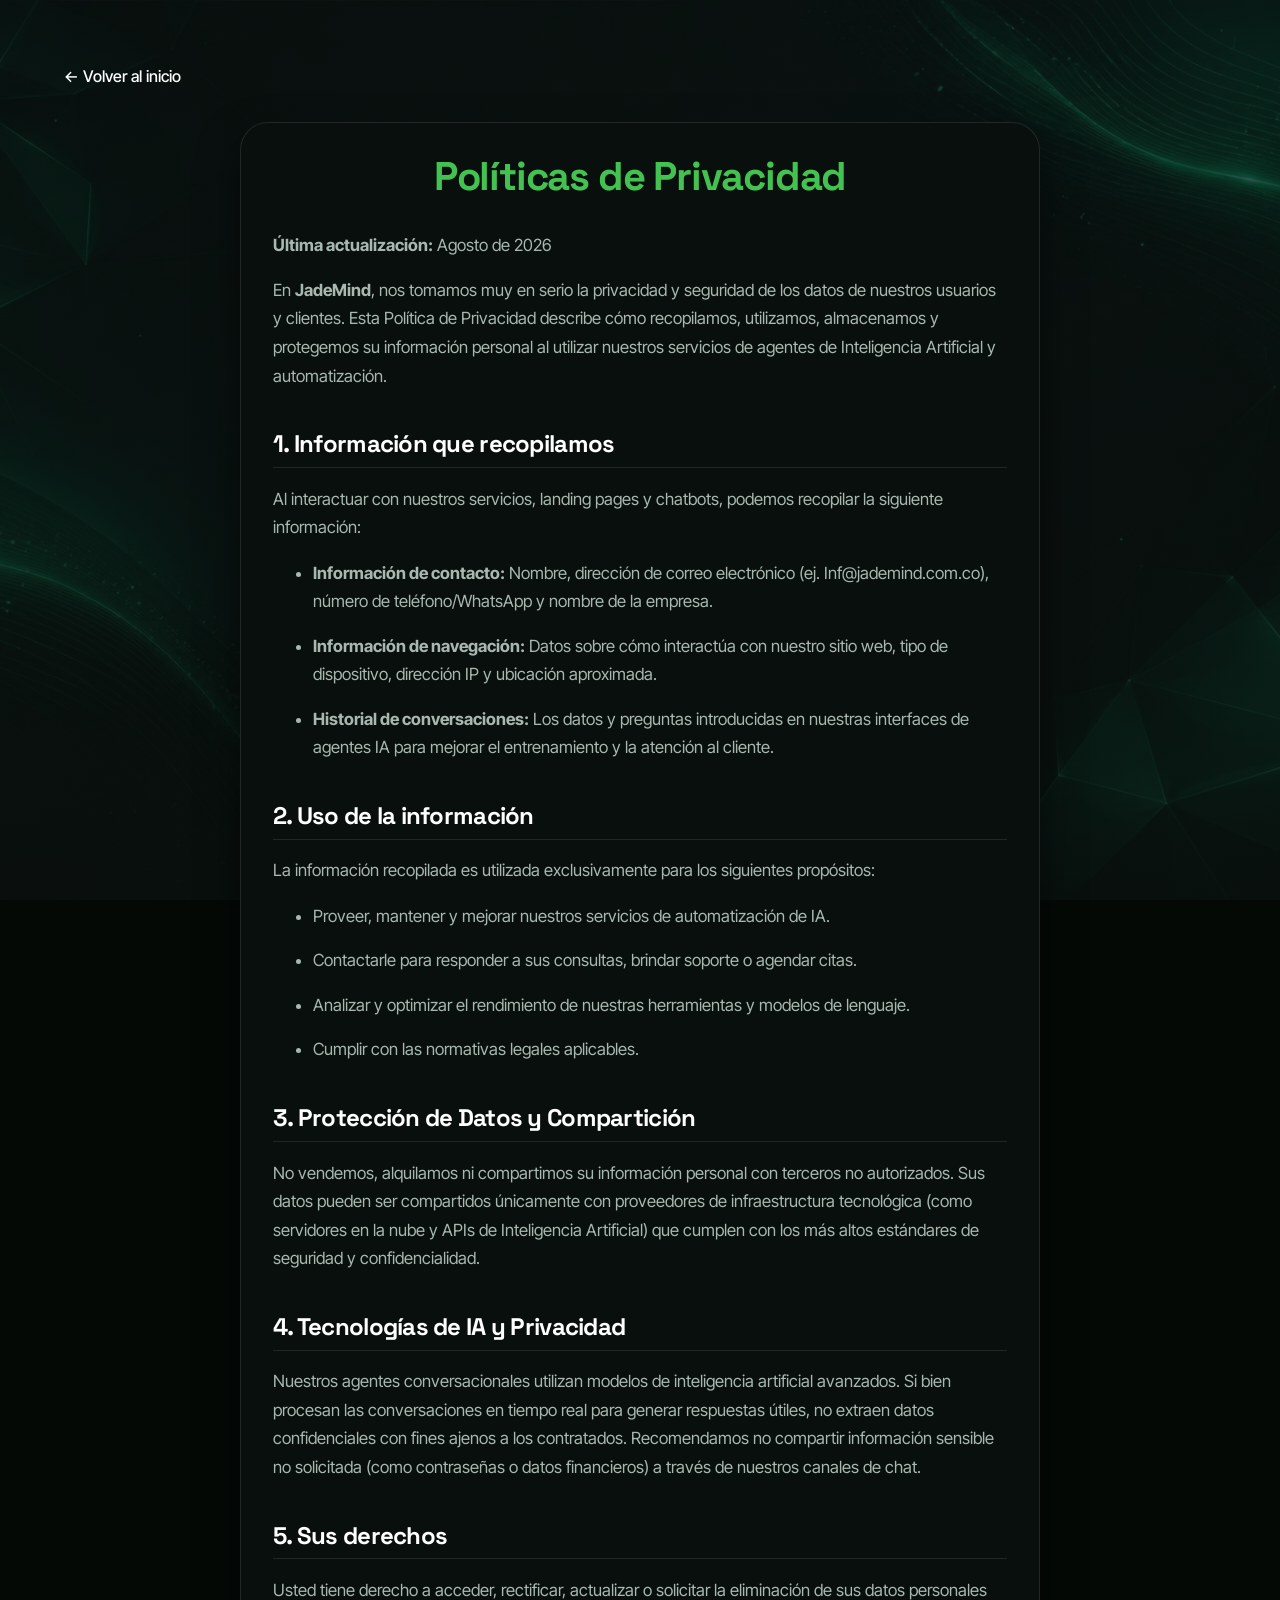
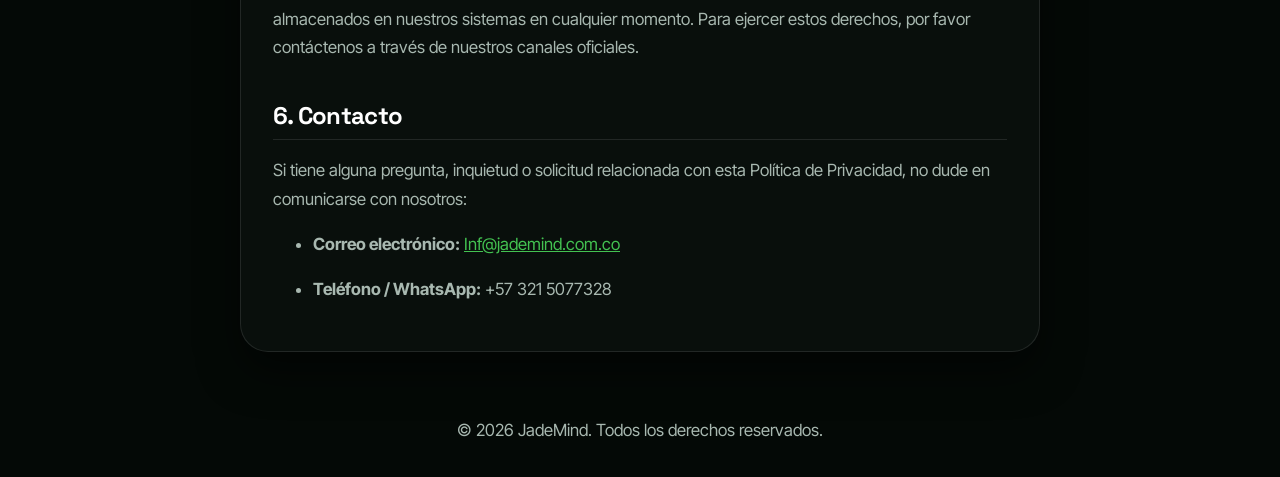
==== politicas-de-privacidad.html @ 54c17a06 "Add privacy policy page and update footer with contact details" ====
<!DOCTYPE html>
<html lang="es">
<head>
  <meta charset="UTF-8">
  <meta name="viewport" content="width=device-width, initial-scale=1.0">
  <title>Políticas de Privacidad — JadeMind</title>

  <!-- Google Fonts -->
  <link rel="preconnect" href="https://fonts.googleapis.com">
  <link rel="preconnect" href="https://fonts.gstatic.com" crossorigin>
  <link href="https://fonts.googleapis.com/css2?family=Inter+Tight:ital,wght@0,100..900;1,100..900&family=Space+Grotesk:wght@300..700&display=swap" rel="stylesheet">

  <link rel="stylesheet" href="styles_v22.css?v=31">
  <style>
    body {
      background-color: #040906;
      color: #ffffff;
      padding-top: 4rem;
    }
    .privacy-container {
      max-width: 800px;
      margin: 0 auto;
      padding: 2rem;
      background: #090f0c;
      border: 1px solid rgba(255, 255, 255, 0.1);
      border-radius: var(--r-xl);
      box-shadow: 0 20px 40px rgba(0,0,0,0.5);
    }
    h1, h2, h3 {
      font-family: var(--ff-display);
      margin-bottom: 1rem;
    }
    h1 {
      color: var(--accent);
      font-size: 2.5rem;
      margin-bottom: 2rem;
      text-align: center;
    }
    h2 {
      color: #ffffff;
      font-size: 1.5rem;
      margin-top: 2.5rem;
      border-bottom: 1px solid rgba(255, 255, 255, 0.1);
      padding-bottom: 0.5rem;
    }
    p, ul, li {
      color: var(--text-soft);
      font-size: 1.05rem;
      line-height: 1.7;
      margin-bottom: 1rem;
    }
    .back-btn {
      display: inline-flex;
      align-items: center;
      gap: 0.5rem;
      color: white;
      text-decoration: none;
      margin-bottom: 2rem;
      font-weight: 500;
      transition: opacity 0.2s;
    }
    .back-btn:hover {
      opacity: 0.8;
    }
  </style>
</head>
<body>
  
  <div class="container">
    <a href="index.html" class="back-btn">← Volver al inicio</a>
    
    <div class="privacy-container">
      <h1>Políticas de Privacidad</h1>
      <p><strong>Última actualización:</strong> Agosto de 2026</p>

      <p>En <strong>JadeMind</strong>, nos tomamos muy en serio la privacidad y seguridad de los datos de nuestros usuarios y clientes. Esta Política de Privacidad describe cómo recopilamos, utilizamos, almacenamos y protegemos su información personal al utilizar nuestros servicios de agentes de Inteligencia Artificial y automatización.</p>

      <h2>1. Información que recopilamos</h2>
      <p>Al interactuar con nuestros servicios, landing pages y chatbots, podemos recopilar la siguiente información:</p>
      <ul>
        <li><strong>Información de contacto:</strong> Nombre, dirección de correo electrónico (ej. Inf@jademind.com.co), número de teléfono/WhatsApp y nombre de la empresa.</li>
        <li><strong>Información de navegación:</strong> Datos sobre cómo interactúa con nuestro sitio web, tipo de dispositivo, dirección IP y ubicación aproximada.</li>
        <li><strong>Historial de conversaciones:</strong> Los datos y preguntas introducidas en nuestras interfaces de agentes IA para mejorar el entrenamiento y la atención al cliente.</li>
      </ul>

      <h2>2. Uso de la información</h2>
      <p>La información recopilada es utilizada exclusivamente para los siguientes propósitos:</p>
      <ul>
        <li>Proveer, mantener y mejorar nuestros servicios de automatización de IA.</li>
        <li>Contactarle para responder a sus consultas, brindar soporte o agendar citas.</li>
        <li>Analizar y optimizar el rendimiento de nuestras herramientas y modelos de lenguaje.</li>
        <li>Cumplir con las normativas legales aplicables.</li>
      </ul>

      <h2>3. Protección de Datos y Compartición</h2>
      <p>No vendemos, alquilamos ni compartimos su información personal con terceros no autorizados. Sus datos pueden ser compartidos únicamente con proveedores de infraestructura tecnológica (como servidores en la nube y APIs de Inteligencia Artificial) que cumplen con los más altos estándares de seguridad y confidencialidad.</p>

      <h2>4. Tecnologías de IA y Privacidad</h2>
      <p>Nuestros agentes conversacionales utilizan modelos de inteligencia artificial avanzados. Si bien procesan las conversaciones en tiempo real para generar respuestas útiles, no extraen datos confidenciales con fines ajenos a los contratados. Recomendamos no compartir información sensible no solicitada (como contraseñas o datos financieros) a través de nuestros canales de chat.</p>

      <h2>5. Sus derechos</h2>
      <p>Usted tiene derecho a acceder, rectificar, actualizar o solicitar la eliminación de sus datos personales almacenados en nuestros sistemas en cualquier momento. Para ejercer estos derechos, por favor contáctenos a través de nuestros canales oficiales.</p>

      <h2>6. Contacto</h2>
      <p>Si tiene alguna pregunta, inquietud o solicitud relacionada con esta Política de Privacidad, no dude en comunicarse con nosotros:</p>
      <ul>
        <li><strong>Correo electrónico:</strong> <a href="mailto:Inf@jademind.com.co" style="color: var(--accent);">Inf@jademind.com.co</a></li>
        <li><strong>Teléfono / WhatsApp:</strong> +57 321 5077328</li>
      </ul>
    </div>
  </div>

  <footer style="text-align: center; margin-top: 4rem; margin-bottom: 2rem; color: rgba(255,255,255,0.4);">
    <p>© 2026 JadeMind. Todos los derechos reservados.</p>
  </footer>

</body>
</html>
---- styles_v22.css ----
/* ===== JadeMind — Sistema de Diseño Claro y Moderno ===== */
* { box-sizing: border-box; }

:root {
  --accent: oklch(0.72 0.19 145);        /* Jade Principal */
  --accent-2: oklch(0.62 0.19 145);      /* Jade Oscuro */
  --glow: oklch(0.72 0.19 145 / 0.15);    /* Resplandor suave */
  --bg: #090f0c;                         /* Fondo Oscuro Jade */
  --bg-elev: #121c17;                    /* Fondo de Tarjeta Oscuro (Jade elevado) */
  --bg-elev-2: #182821;                  /* Fondo Elevado 2 */
  --border: rgba(255, 255, 255, 0.08);   /* Borde Suave Claro */
  --border-strong: rgba(255, 255, 255, 0.16); /* Borde Destacado Claro */
  --text: #eaf2ee;                       /* Texto Principal Claro */
  --text-soft: #a8b8b0;                  /* Texto Secundario Claro */
  --text-muted: #6f8076;                 /* Texto Desvanecido Claro */
  
  --ff-display: 'Space Grotesk', system-ui, sans-serif;
  --ff-body: 'Inter Tight', system-ui, sans-serif;
  --fw-display: 700;
  
  --r-sm: 8px;
  --r-md: 14px;
  --r-lg: 22px;
  --r-xl: 28px;
}

html {
  background: transparent;
}

body {
  margin: 0;
  padding: 0;
  background: transparent;
  color: var(--text);
  font-family: var(--ff-body);
  font-size: 16px;
  line-height: 1.6;
  -webkit-font-smoothing: antialiased;
  text-rendering: optimizeLegibility;
  position: relative;
  min-height: 100vh;
  overflow-x: hidden;
}

body::before {
  content: '';
  position: fixed;
  inset: 0;
  z-index: -2;
  background-color: var(--bg);
  background-image: 
    linear-gradient(rgba(9, 15, 12, 0.70), rgba(9, 15, 12, 0.85)), 
    url('Fondo.jpg');
  background-size: cover;
  background-position: center;
  background-repeat: no-repeat;
  pointer-events: none;
}

/* ===== Tipografías y Títulos ===== */
h1, h2, h3, h4, .eyebrow {
  font-family: var(--ff-display);
  font-weight: var(--fw-display);
  margin: 0;
  letter-spacing: -0.03em;
}

h1 {
  font-size: clamp(2.5rem, 5vw, 4rem);
  line-height: 1.1;
  color: var(--text);
}

h2 {
  font-size: clamp(2rem, 4vw, 2.75rem);
  line-height: 1.2;
}

.eyebrow {
  text-transform: uppercase;
  font-size: 0.85rem;
  letter-spacing: 0.15em;
  color: var(--accent-2);
  margin-bottom: 0.75rem;
}

/* ===== Botones ===== */
.btn {
  display: inline-flex;
  align-items: center;
  justify-content: center;
  padding: 0.85rem 2rem;
  border-radius: 50px;
  font-family: var(--ff-display);
  font-weight: 600;
  font-size: 0.95rem;
  cursor: pointer;
  transition: all 0.25s cubic-bezier(0.16, 1, 0.3, 1);
  text-decoration: none;
  border: 1px solid transparent;
  gap: 0.5rem;
}

.btn-primary {
  background: oklch(0.64 0.22 145); /* Emerald green style */
  color: #ffffff;
  box-shadow: 0 4px 14px var(--glow);
}
.btn-primary:hover {
  transform: translateY(-2px);
  box-shadow: 0 6px 20px oklch(0.64 0.22 145 / 0.25);
  background: oklch(0.58 0.22 145);
}

.btn-secondary {
  background: #ffffff;
  color: var(--text-soft);
  border-color: var(--border-strong);
}
.btn-secondary:hover {
  background: #ffffff;
  border-color: var(--border-strong);
  transform: translateY(-2px);
}

/* ===== Estructura y Contenedores ===== */
.container {
  max-width: 1200px;
  margin: 0 auto;
  padding: 0 1.5rem;
}

.section {
  padding: 6.5rem 0;
}

.section-head {
  text-align: center;
  max-width: 700px;
  margin: 0 auto 4rem auto;
}

.section-sub {
  font-size: 1.15rem;
  color: var(--text-soft);
  margin-top: 1rem;
}

/* ===== Navbar ===== */
.nav {
  position: fixed;
  top: 0;
  left: 0;
  right: 0;
  z-index: 100;
  transition: all 0.3s ease;
  padding: 1.25rem 0;
}

.nav.scrolled {
  background: rgba(18, 28, 23, 0.85);
  backdrop-filter: blur(20px);
  border-bottom: 1px solid var(--border);
  padding: 0.85rem 0;
  box-shadow: 0 4px 20px rgba(0, 0, 0, 0.2);
}

.nav-container {
  display: flex;
  align-items: center;
  justify-content: space-between;
}

.logo {
  display: flex;
  align-items: center;
  gap: 0.75rem;
  text-decoration: none;
}

.logo img {
  height: 38px;
  width: auto;
  border-radius: var(--r-sm);
  object-fit: contain;
}

.logo span {
  font-family: var(--ff-display);
  font-weight: 700;
  font-size: 1.35rem;
  color: var(--text);
  letter-spacing: -0.02em;
}

.nav-links {
  display: flex;
  align-items: center;
  gap: 2.25rem;
}

.nav-links a {
  text-decoration: none;
  color: var(--text-soft);
  font-weight: 500;
  font-size: 0.95rem;
  transition: color 0.2s;
}

.nav-links a:hover {
  color: var(--accent-2);
}

/* ===== Hero Section ===== */
.hero {
  padding-top: 10.5rem;
  padding-bottom: 7rem;
}

.hero-grid {
  display: grid;
  grid-template-columns: 1.1fr 0.9fr;
  gap: 4rem;
  align-items: center;
}

.hero-content {
  display: flex;
  flex-direction: column;
  align-items: flex-start;
}

.hero-title span {
  color: var(--accent-2);
  position: relative;
  display: inline-block;
}

.hero-sub {
  font-size: 1.25rem;
  color: var(--text-soft);
  margin: 1.5rem 0 2.5rem 0;
}

.hero-ctas {
  display: flex;
  gap: 1.25rem;
}

/* ===== WhatsApp Chat Simulator ===== */
.chat-sim {
  width: 100%;
  max-width: 440px;
  height: 520px;
  background: rgba(18, 28, 23, 0.85);
  border: 1px solid var(--border-strong);
  border-radius: 24px;
  box-shadow: 0 30px 60px rgba(0, 0, 0, 0.3), 0 0 40px var(--glow);
  display: flex;
  flex-direction: column;
  overflow: hidden;
  justify-self: center;
  transition: transform 0.3s ease;
}
.chat-sim:hover {
  transform: translateY(-4px);
}

.chat-sim-header {
  background: #121c17;
  padding: 0.85rem 1.25rem;
  display: flex;
  align-items: center;
  gap: 0.75rem;
  border-bottom: 1px solid var(--border);
}

.chat-sim-avatar {
  width: 36px;
  height: 36px;
  background: var(--accent-2);
  color: #fff;
  border-radius: 50%;
  display: flex;
  align-items: center;
  justify-content: center;
  font-size: 1.25rem;
}

.chat-sim-info {
  display: flex;
  flex-direction: column;
}

.chat-sim-name {
  font-weight: 600;
  font-size: 0.95rem;
  color: var(--text);
}

.chat-sim-status {
  display: flex;
  align-items: center;
  gap: 0.35rem;
  font-size: 0.75rem;
  color: var(--text-muted);
}

.online-indicator {
  width: 7px;
  height: 7px;
  background: #25d366;
  border-radius: 50%;
  display: inline-block;
}

.chat-sim-body {
  flex: 1;
  padding: 1.25rem;
  overflow-y: auto;
  display: flex;
  flex-direction: column;
  gap: 0.85rem;
  background: #090f0c;
}

.chat-sim-msg {
  max-width: 92%;
  padding: 0.75rem 1rem;
  border-radius: var(--r-md);
  font-size: 0.9rem;
  line-height: 1.4;
  animation: chatMsgFadeUp 0.3s forwards ease-out;
}

.chat-sim-msg.agent {
  background: #121c17;
  color: var(--text);
  border: 1px solid var(--border);
  align-self: flex-start;
  border-top-left-radius: 4px;
}

.chat-sim-msg.user {
  background: var(--accent-2);
  color: #ffffff;
  align-self: flex-end;
  border-top-right-radius: 4px;
}

.chat-sim-footer {
  padding: 1rem;
  background: #121c17;
  border-top: 1px solid var(--border);
  display: flex;
  flex-direction: column;
  gap: 0.5rem;
}

.chat-sim-options-grid {
  display: flex;
  flex-direction: column;
  gap: 0.5rem;
}

.chat-sim-opt {
  background: #121c17;
  border: 1px solid var(--border-strong);
  padding: 0.6rem 0.85rem;
  border-radius: var(--r-sm);
  font-size: 0.82rem;
  font-weight: 500;
  text-align: left;
  cursor: pointer;
  color: var(--text);
  transition: all 0.2s;
}
.chat-sim-opt:hover {
  background: var(--accent-2);
  color: #ffffff;
  border-color: var(--accent-2);
}

.typing-dots {
  display: inline-flex;
  gap: 4px;
  align-items: center;
  padding: 4px 6px;
}

.typing-dots span {
  width: 5px;
  height: 5px;
  background: var(--text-muted);
  border-radius: 50%;
  animation: typingBounce 1s infinite ease-in-out;
}
.typing-dots span:nth-child(2) { animation-delay: 0.2s; }
.typing-dots span:nth-child(3) { animation-delay: 0.4s; }

/* ===== Product Section (Mockup) ===== */
.product-showcase {
  background: transparent;
  position: relative;
}
.product-showcase h2 {
  color: #ffffff;
}
.product-showcase .section-sub {
  color: #a2b0a8;
}
.product-showcase .eyebrow {
  color: oklch(0.75 0.15 145);
}

.mockup-wrapper {
  max-width: 900px;
  margin: 0 auto;
  border-radius: 20px;
  overflow: hidden;
  box-shadow: 
    0 30px 60px rgba(13, 21, 17, 0.12), 
    0 10px 25px rgba(13, 21, 17, 0.05),
    0 0 0 1px rgba(13, 21, 17, 0.04);
  border: none;
  background: transparent;
  transition: transform 0.3s cubic-bezier(0.16, 1, 0.3, 1), box-shadow 0.3s ease;
}

.mockup-wrapper:hover {
  transform: translateY(-4px) scale(1.005);
  box-shadow: 
    0 40px 80px rgba(13, 21, 17, 0.18), 
    0 15px 35px rgba(13, 21, 17, 0.08),
    0 0 0 1px rgba(13, 21, 17, 0.06);
}

/* ===== Showcase Layout ===== */
.showcase-grid {
  display: grid;
  grid-template-columns: 1.1fr 0.9fr;
  gap: 4rem;
  align-items: center;
}

.showcase-content {
  display: flex;
  flex-direction: column;
  align-items: flex-start;
}

.showcase-content h2 {
  font-size: clamp(2rem, 3.5vw, 2.75rem);
  line-height: 1.2;
  margin-bottom: 1rem;
}

.showcase-content .section-sub {
  font-size: 1.15rem;
  line-height: 1.5;
  margin-bottom: 2rem;
  text-align: left;
}

.benefits-list {
  display: flex;
  flex-direction: column;
  gap: 1.5rem;
  width: 100%;
  margin-bottom: 2rem;
}

.benefit-item {
  display: flex;
  align-items: flex-start;
  gap: 1rem;
}

.benefit-icon {
  width: 38px;
  height: 38px;
  border-radius: 50%;
  background: rgba(255, 255, 255, 0.08);
  display: flex;
  align-items: center;
  justify-content: center;
  font-size: 1.15rem;
  flex-shrink: 0;
}

.benefit-text h4 {
  color: #ffffff;
  font-size: 1.1rem;
  margin-bottom: 0.25rem;
  font-family: var(--ff-display);
}

.benefit-text p {
  color: #a2b0a8;
  font-size: 0.95rem;
  margin: 0;
  line-height: 1.4;
}

.showcase-footer-note {
  display: flex;
  align-items: center;
  gap: 0.75rem;
  background: rgba(255, 255, 255, 0.04);
  padding: 1rem 1.25rem;
  border-radius: var(--r-md);
  border: 1px solid rgba(255, 255, 255, 0.05);
  font-size: 0.85rem;
  color: #a2b0a8;
  width: 100%;
}

.showcase-footer-note .shield-icon {
  font-size: 1.1rem;
}

.showcase-visual {
  width: 100%;
}

.showcase-visual .mockup-wrapper {
  max-width: 100%;
  box-shadow: 0 30px 60px rgba(0,0,0,0.4);
}


.mockup-header {
  height: 28px;
  background: #1a1a1a;
  display: flex;
  align-items: center;
  padding: 0 0.85rem;
  gap: 5px;
}

.mockup-dot {
  width: 8px;
  height: 8px;
  border-radius: 50%;
  background: #555;
}
.mockup-dot.red { background: #ff5f56; }
.mockup-dot.yellow { background: #ffbd2e; }
.mockup-dot.green { background: #27c93f; }

.mockup-img {
  width: 100%;
  height: auto;
  display: block;
}

/* ===== Services Section ===== */
.srv-grid {
  display: grid;
  grid-template-columns: repeat(3, 1fr);
  gap: 2.25rem;
}

.srv-card {
  background: var(--bg-elev);
  border: 1px solid var(--border);
  border-radius: var(--r-lg);
  padding: 2.5rem;
  transition: all 0.3s cubic-bezier(0.16, 1, 0.3, 1);
  display: flex;
  flex-direction: column;
  box-shadow: 0 10px 30px rgba(0, 0, 0, 0.2);
}

.srv-card:hover {
  transform: translateY(-6px);
  border-color: var(--accent-2);
  box-shadow: 0 20px 40px rgba(0, 0, 0, 0.4);
}

.srv-card:hover .srv-card-img {
  transform: scale(1.04);
}

.srv-card-img-wrapper {
  cursor: zoom-in;
}

.srv-icon {
  width: 48px;
  height: 48px;
  background: var(--bg-elev-2);
  color: var(--accent-2);
  border-radius: var(--r-sm);
  display: flex;
  align-items: center;
  justify-content: center;
  font-size: 1.5rem;
  margin-bottom: 1.75rem;
}

.srv-card h3 {
  font-size: 1.35rem;
  color: var(--text);
  margin-bottom: 1rem;
}

.srv-card p {
  color: var(--text-soft);
  font-size: 0.95rem;
  line-height: 1.5;
  flex: 1;
}

.srv-arrow {
  color: var(--text-muted);
  font-size: 1.25rem;
  margin-top: 1.5rem;
  transition: transform 0.2s;
  align-self: flex-start;
}
.srv-card:hover .srv-arrow {
  transform: translateX(4px);
  color: var(--accent-2);
}

/* ===== Calculator ===== */
.calc-grid {
  display: grid;
  grid-template-columns: 1.2fr 0.8fr;
  gap: 3.5rem;
  align-items: start;
}

.calc-list {
  display: flex;
  flex-direction: column;
  gap: 1.25rem;
}

.calc-row {
  display: flex;
  align-items: center;
  gap: 1.25rem;
  padding: 1.5rem;
  background: var(--bg-elev);
  border: 1px solid var(--border);
  border-radius: var(--r-md);
  cursor: pointer;
  transition: all 0.2s;
  user-select: none;
}

.calc-row.on {
  border-color: var(--accent-2);
  background: var(--bg-elev-2);
}

.calc-check {
  width: 22px;
  height: 22px;
  border: 2px solid var(--border-strong);
  border-radius: 6px;
  display: flex;
  align-items: center;
  justify-content: center;
  flex-shrink: 0;
  transition: all 0.2s;
}
.calc-row.on .calc-check {
  background: var(--accent-2);
  border-color: var(--accent-2);
}
.calc-check::after {
  content: '✓';
  color: #fff;
  font-size: 0.8rem;
  font-weight: bold;
  opacity: 0;
}
.calc-row.on .calc-check::after {
  opacity: 1;
}

.calc-info {
  flex: 1;
}

.calc-name {
  font-weight: 600;
  font-size: 1.05rem;
  color: var(--text);
}

.calc-sub {
  font-size: 0.85rem;
  color: var(--text-muted);
}

.calc-price-area {
  text-align: right;
}

.calc-price {
  font-weight: 700;
  color: var(--text-soft);
}

.calc-price-sub {
  font-size: 0.75rem;
  color: var(--text-muted);
}

.calc-sidebar {
  background: var(--bg-elev);
  border: 1px solid var(--border);
  border-radius: var(--r-lg);
  padding: 2.25rem;
  box-shadow: 0 15px 45px rgba(0, 0, 0, 0.2);
  position: sticky;
  top: 6rem;
}

.calc-sidebar h3 {
  font-size: 1.5rem;
  margin-bottom: 1.5rem;
  color: var(--text);
}

.calc-summary-items {
  display: flex;
  flex-direction: column;
  gap: 1rem;
  border-bottom: 1px solid var(--border);
  padding-bottom: 1.5rem;
  margin-bottom: 1.5rem;
}

.calc-sum-row {
  display: flex;
  justify-content: space-between;
  font-size: 0.95rem;
  color: var(--text-soft);
}

.calc-totals {
  display: flex;
  flex-direction: column;
  gap: 0.75rem;
  margin-bottom: 2rem;
}

.calc-total-row {
  display: flex;
  justify-content: space-between;
  font-size: 1.05rem;
}

.calc-total-row.final {
  font-size: 1.35rem;
  font-weight: 700;
  color: var(--accent-2);
  border-top: 1px solid var(--border-strong);
  padding-top: 0.75rem;
}

.calc-cta-group {
  display: flex;
  flex-direction: column;
  gap: 0.75rem;
}

/* ===== Contacto ===== */
.contact-grid {
  display: grid;
  grid-template-columns: 0.9fr 1.1fr;
  gap: 4rem;
  background: #ffffff;
  border: 1px solid var(--border);
  border-radius: var(--r-lg);
  overflow: hidden;
  box-shadow: 0 20px 50px rgba(0, 0, 0, 0.02);
}

.contact-info {
  background: var(--bg-elev-2);
  padding: 3.5rem;
  display: flex;
  flex-direction: column;
  justify-content: space-between;
}

.contact-info-head h3 {
  font-size: 1.75rem;
  margin-bottom: 1rem;
}

.contact-info-list {
  display: flex;
  flex-direction: column;
  gap: 1.5rem;
  margin: 3rem 0;
}

.contact-item {
  display: flex;
  align-items: center;
  gap: 1rem;
  color: var(--text-soft);
}

.contact-icon {
  width: 40px;
  height: 40px;
  border-radius: 50%;
  background: var(--bg);
  border: 1px solid var(--border);
  display: flex;
  align-items: center;
  justify-content: center;
  color: var(--accent-2);
  font-size: 1.15rem;
}

.contact-form {
  padding: 3.5rem;
}

.form-group {
  margin-bottom: 1.5rem;
}

.form-group label {
  display: block;
  font-size: 0.88rem;
  font-weight: 600;
  margin-bottom: 0.5rem;
  color: #374151; /* Color gris oscuro legible sobre fondo blanco */
}

.form-control {
  width: 100%;
  padding: 0.85rem 1rem;
  border-radius: var(--r-sm);
  border: 1px solid rgba(0, 0, 0, 0.1);
  background: #f4f6f5; /* Gris claro */
  color: #0d1511; /* Texto oscuro para máxima legibilidad al escribir */
  font-family: var(--ff-body);
  font-size: 0.95rem;
  transition: border-color 0.2s;
}

.form-control:focus {
  outline: none;
  border-color: var(--accent-2);
}

/* ===== Footer ===== */
.footer {
  background: var(--bg-elev-2);
  border-top: 1px solid var(--border);
  padding: 4.5rem 0 3rem 0;
}

.footer-grid {
  display: grid;
  grid-template-columns: 1.2fr 0.8fr;
  gap: 4rem;
  margin-bottom: 3.5rem;
}

.footer-brand p {
  color: var(--text-muted);
  margin-top: 1rem;
  max-width: 320px;
}

.footer-links {
  display: flex;
  justify-content: flex-end;
  gap: 4rem;
}

.footer-col h4 {
  font-size: 0.95rem;
  text-transform: uppercase;
  letter-spacing: 0.1em;
  color: var(--text-soft);
  margin-bottom: 1.25rem;
}

.footer-col ul {
  list-style: none;
  padding: 0;
  margin: 0;
  display: flex;
  flex-direction: column;
  gap: 0.75rem;
}

.footer-col a {
  text-decoration: none;
  color: var(--text-muted);
  font-size: 0.9rem;
  transition: color 0.2s;
}
.footer-col a:hover {
  color: var(--accent-2);
}

.footer-bottom {
  border-top: 1px solid var(--border);
  padding-top: 2rem;
  display: flex;
  justify-content: space-between;
  align-items: center;
  font-size: 0.85rem;
  color: var(--text-muted);
}

/* ===== Animations ===== */
@keyframes chatMsgFadeUp {
  from { opacity: 0; transform: translateY(12px) scale(0.96); }
  to { opacity: 1; transform: translateY(0) scale(1); }
}

@keyframes typingBounce {
  0%, 100% { transform: translateY(0); }
  50% { transform: translateY(-4px); }
}

/* ===== Pillars Bar (Sección Hero Bottom) ===== */
.pillars-bar {
  background: var(--bg-elev);
  border: 1px solid var(--border);
  border-radius: var(--r-lg);
  padding: 1.75rem 2rem;
  display: grid;
  grid-template-columns: repeat(4, 1fr);
  gap: 2rem;
  margin-top: 4.5rem;
  box-shadow: 0 10px 40px rgba(0, 0, 0, 0.2), 0 1px 3px rgba(0, 0, 0, 0.1);
  width: 100%;
}

.pillar-item {
  display: flex;
  align-items: flex-start;
  gap: 1rem;
}

.pillar-icon {
  width: 44px;
  height: 44px;
  border-radius: 50%;
  background: oklch(0.72 0.19 145 / 0.08);
  color: oklch(0.64 0.22 145);
  display: flex;
  align-items: center;
  justify-content: center;
  flex-shrink: 0;
  font-size: 1.25rem;
}

.pillar-content {
  display: flex;
  flex-direction: column;
}

.pillar-title {
  font-family: var(--ff-display);
  font-weight: 700;
  font-size: 1.05rem;
  color: var(--text);
  margin-bottom: 0.25rem;
  letter-spacing: -0.02em;
}

.pillar-desc {
  font-size: 0.85rem;
  color: var(--text-soft);
  line-height: 1.45;
}

/* ===== Logos Bar ===== */
.logos-bar {
  text-align: center;
  margin-top: 4.5rem;
  width: 100%;
}

.logos-title {
  font-family: var(--ff-display);
  font-size: 0.85rem;
  text-transform: uppercase;
  letter-spacing: 0.12em;
  color: var(--text-muted);
  margin-bottom: 1.75rem;
  font-weight: 600;
}

.logos-grid {
  display: flex;
  flex-wrap: wrap;
  align-items: center;
  justify-content: center;
  gap: 4rem;
}

.logo-item {
  font-family: var(--ff-display);
  font-weight: 700;
  font-size: 1.25rem;
  color: var(--text-soft); /* Adaptado para contraste en modo oscuro */
  letter-spacing: -0.03em;
  display: flex;
  align-items: center;
  gap: 0.5rem;
  opacity: 0.85;
  transition: all 0.25s;
}
.logo-item:hover {
  opacity: 1;
  color: var(--text);
  transform: translateY(-1px);
}

/* ===== Responsive overrides for Pillars ===== */
@media (max-width: 1024px) {
  .pillars-bar { grid-template-columns: repeat(2, 1fr); gap: 1.75rem; }
}
@media (max-width: 640px) {
  .pillars-bar { grid-template-columns: 1fr; gap: 1.5rem; }
  .logos-grid { gap: 2.25rem; }
}

/* ===== Botón Flotante de WhatsApp ===== */
.whatsapp-float-wrapper {
  position: fixed;
  bottom: 2rem;
  right: 2rem;
  z-index: 999;
  display: flex;
  align-items: center;
  gap: 0.75rem;
  text-decoration: none;
  cursor: pointer;
}

.whatsapp-float {
  width: 52px;
  height: 52px;
  background-color: #25d366;
  color: #ffffff;
  border-radius: 50%;
  display: flex;
  align-items: center;
  justify-content: center;
  box-shadow: 0 4px 16px rgba(37, 211, 102, 0.3), 0 2px 4px rgba(0, 0, 0, 0.08);
  transition: all 0.25s cubic-bezier(0.16, 1, 0.3, 1);
  flex-shrink: 0;
}

.whatsapp-tooltip {
  display: inline-block;
  background: #ffffff;
  color: #17241e;
  border: 1px solid var(--border);
  padding: 0.55rem 1.15rem;
  border-radius: 30px;
  font-family: var(--ff-display);
  font-weight: 600;
  font-size: 0.85rem;
  box-shadow: 0 4px 16px rgba(0, 0, 0, 0.06);
  white-space: nowrap;
  transition: all 0.28s cubic-bezier(0.16, 1, 0.3, 1);
  
  /* Oculto por defecto */
  opacity: 0;
  transform: translateX(15px);
  pointer-events: none;
}

.whatsapp-float-wrapper:hover .whatsapp-tooltip {
  /* Desplegado al pasar el mouse */
  opacity: 1;
  transform: translateX(0);
  box-shadow: 0 6px 20px rgba(0, 0, 0, 0.1);
  color: var(--accent-2);
  pointer-events: auto;
}

.whatsapp-float-wrapper:hover .whatsapp-float {
  transform: scale(1.08) translateY(-2px);
  box-shadow: 0 6px 20px rgba(37, 211, 102, 0.4), 0 3px 6px rgba(0, 0, 0, 0.1);
  background-color: #20ba5a;
}

@media (max-width: 768px) {
  .whatsapp-float-wrapper {
    bottom: 1.5rem;
    right: 1.5rem;
    gap: 0.5rem;
  }
  .whatsapp-float {
    width: 48px;
    height: 48px;
  }
  .whatsapp-tooltip {
    font-size: 0.78rem;
    padding: 0.45rem 0.95rem;
  }
}

@media (max-width: 480px) {
  .whatsapp-tooltip {
    font-size: 0.72rem;
    padding: 0.4rem 0.75rem;
  }
}

/* ===== Responsive ===== */
@media (max-width: 1024px) {
  .hero-grid { grid-template-columns: 1fr; gap: 3rem; }
  .showcase-grid { grid-template-columns: 1fr; gap: 3rem; }
  .chat-sim { max-width: 440px; height: 500px; }
  .srv-grid { grid-template-columns: repeat(2, 1fr); }
  .calc-grid { grid-template-columns: 1fr; gap: 3rem; }
  .contact-grid { grid-template-columns: 1fr; }
  .contact-info { padding: 2.5rem; }
  .contact-form { padding: 2.5rem; }
}

@media (max-width: 768px) {
  /* El fondo se maneja mediante body::before para compatibilidad total con móviles */
  h1 {
    font-size: 2.2rem; /* Evita que los títulos grandes se desborden o corten palabras en celulares */
  }
  .nav-links { display: none; }
  .srv-grid { grid-template-columns: 1fr; }
  .footer-grid { grid-template-columns: 1fr; gap: 2.5rem; }
  .footer-links { justify-content: flex-start; }

  /* Adaptación de la imagen publicitaria en móviles */
  .product-showcase {
    padding: 2rem 0; /* Reducimos el padding vertical para evitar espacios gigantes */
  }
  .product-showcase .container {
    padding: 0 1rem; /* Margen sutil a los lados para que se aprecie el efecto tarjeta flotante */
  }
  .product-showcase .mockup-wrapper {
    border: none; /* Sin borde negro pesado */
    border-radius: 14px; /* Esquinas redondeadas suaves */
    box-shadow: 
      0 15px 30px rgba(13, 21, 17, 0.14), 
      0 5px 12px rgba(13, 21, 17, 0.06); /* Sombra elegante multinivel en móviles */
  }
}

/* ===== Cursor de Máquina de Escribir ===== */
.typewriter-cursor {
  display: inline-block;
  margin-left: 4px;
  color: var(--accent-2);
  font-weight: 300;
  animation: blinkCursor 0.8s infinite;
}

@keyframes blinkCursor {
  0%, 100% { opacity: 1; }
  50% { opacity: 0; }
}

.char {
  display: inline;
  color: var(--text);
  white-space: pre;
  transition: color 0.3s ease;
}

.char.new {
  animation: typingGlow 1s forwards cubic-bezier(0.16, 1, 0.3, 1);
}

@keyframes typingGlow {
  0% {
    color: oklch(0.64 0.22 145); /* Verde brillante */
    text-shadow: 0 0 12px oklch(0.64 0.22 145 / 0.9), 0 0 24px oklch(0.64 0.22 145 / 0.5);
  }
  100% {
    color: var(--text); /* Negro */
    text-shadow: none;
  }
}

/* ===== Lightbox Modal (Zoom de Plataforma) ===== */
.lightbox-modal {
  display: none;
  position: fixed;
  inset: 0;
  background: rgba(0, 0, 0, 0.85);
  z-index: 1000;
  align-items: center;
  justify-content: center;
  cursor: zoom-out;
  animation: chatMsgFadeUp 0.25s ease-out;
  padding: 1.5rem;
}

.lightbox-modal.open {
  display: flex;
}

.lightbox-img {
  max-width: 94%;
  max-height: 94%;
  border-radius: 12px;
  box-shadow: 0 25px 70px rgba(0, 0, 0, 0.6);
  object-fit: contain;
  border: 1px solid rgba(255, 255, 255, 0.1);
}

/* ===== Efecto de Resplandor Animado de Fondo (Glow Orbs) ===== */
.bg-glow-container {
  position: fixed;
  inset: 0;
  z-index: -1;
  overflow: hidden;
  pointer-events: none;
}

.bg-glow-orb {
  position: absolute;
  border-radius: 50%;
  filter: blur(140px);
  opacity: 0.20; /* Muy tenue y sutil */
  pointer-events: none;
}

.orb-1 {
  width: 500px;
  height: 500px;
  background: oklch(0.72 0.19 145); /* Jade Principal */
  top: -10%;
  left: -10%;
  animation: floatGlow1 22s infinite alternate ease-in-out;
}

.orb-2 {
  width: 600px;
  height: 600px;
  background: oklch(0.62 0.19 145); /* Jade Oscuro */
  bottom: -15%;
  right: -10%;
  animation: floatGlow2 28s infinite alternate ease-in-out;
}

@keyframes floatGlow1 {
  0% {
    transform: translate(0, 0) scale(1);
    opacity: 0.15;
  }
  50% {
    transform: translate(120px, 80px) scale(1.2);
    opacity: 0.24;
  }
  100% {
    transform: translate(-60px, 140px) scale(0.85);
    opacity: 0.12;
  }
}

@keyframes floatGlow2 {
  0% {
    transform: translate(0, 0) scale(1);
    opacity: 0.18;
  }
  50% {
    transform: translate(-140px, -80px) scale(0.85);
    opacity: 0.12;
  }
  100% {
    transform: translate(90px, 60px) scale(1.25);
    opacity: 0.26;
  }
}
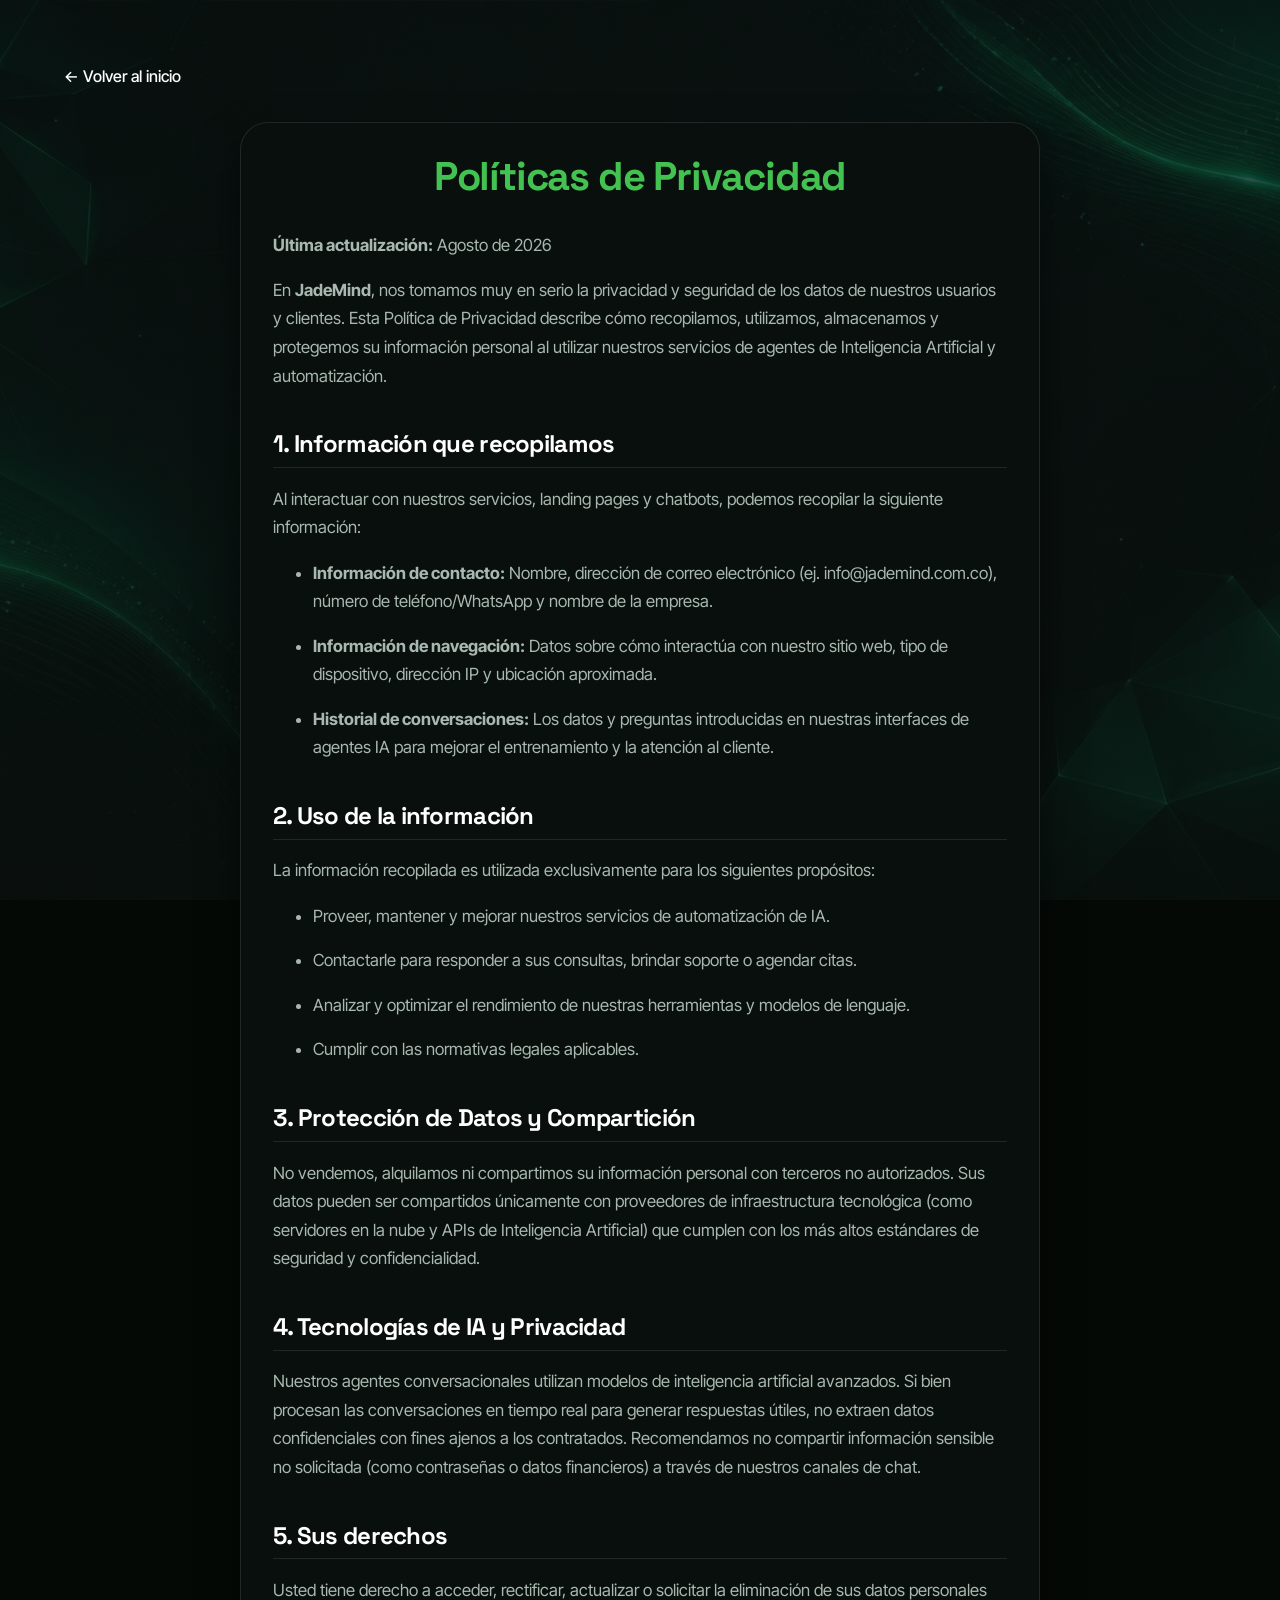
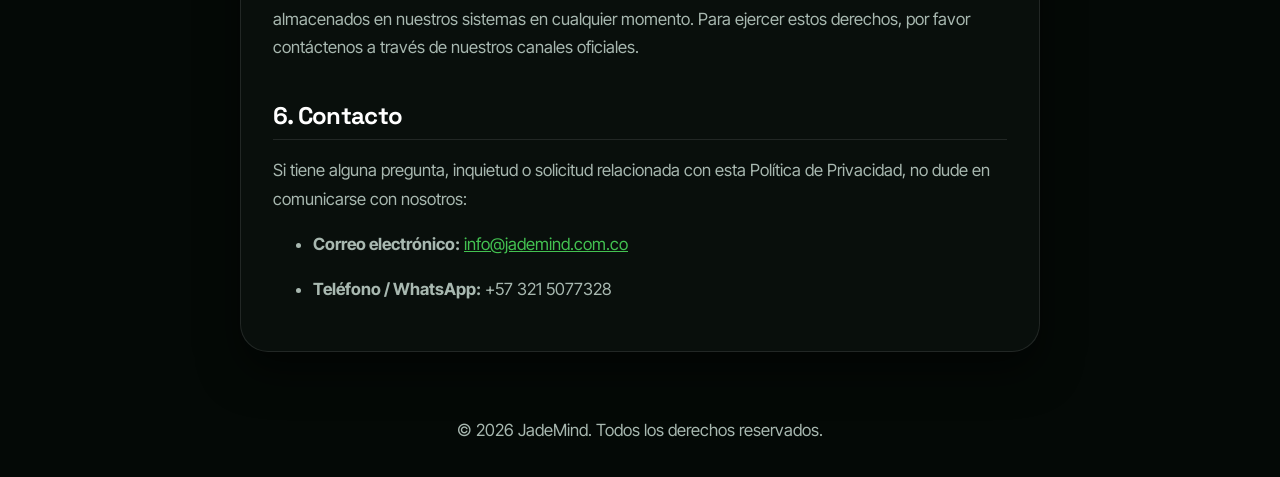
==== commit 3b993134: "Fix email address to info@jademind.com.co" ====
--- a/politicas-de-privacidad.html
+++ b/politicas-de-privacidad.html
@@ -78,7 +78,7 @@
       <h2>1. Información que recopilamos</h2>
       <p>Al interactuar con nuestros servicios, landing pages y chatbots, podemos recopilar la siguiente información:</p>
       <ul>
-        <li><strong>Información de contacto:</strong> Nombre, dirección de correo electrónico (ej. Inf@jademind.com.co), número de teléfono/WhatsApp y nombre de la empresa.</li>
+        <li><strong>Información de contacto:</strong> Nombre, dirección de correo electrónico (ej. info@jademind.com.co), número de teléfono/WhatsApp y nombre de la empresa.</li>
         <li><strong>Información de navegación:</strong> Datos sobre cómo interactúa con nuestro sitio web, tipo de dispositivo, dirección IP y ubicación aproximada.</li>
         <li><strong>Historial de conversaciones:</strong> Los datos y preguntas introducidas en nuestras interfaces de agentes IA para mejorar el entrenamiento y la atención al cliente.</li>
       </ul>
@@ -104,7 +104,7 @@
       <h2>6. Contacto</h2>
       <p>Si tiene alguna pregunta, inquietud o solicitud relacionada con esta Política de Privacidad, no dude en comunicarse con nosotros:</p>
       <ul>
-        <li><strong>Correo electrónico:</strong> <a href="mailto:Inf@jademind.com.co" style="color: var(--accent);">Inf@jademind.com.co</a></li>
+        <li><strong>Correo electrónico:</strong> <a href="mailto:info@jademind.com.co" style="color: var(--accent);">info@jademind.com.co</a></li>
         <li><strong>Teléfono / WhatsApp:</strong> +57 321 5077328</li>
       </ul>
     </div>
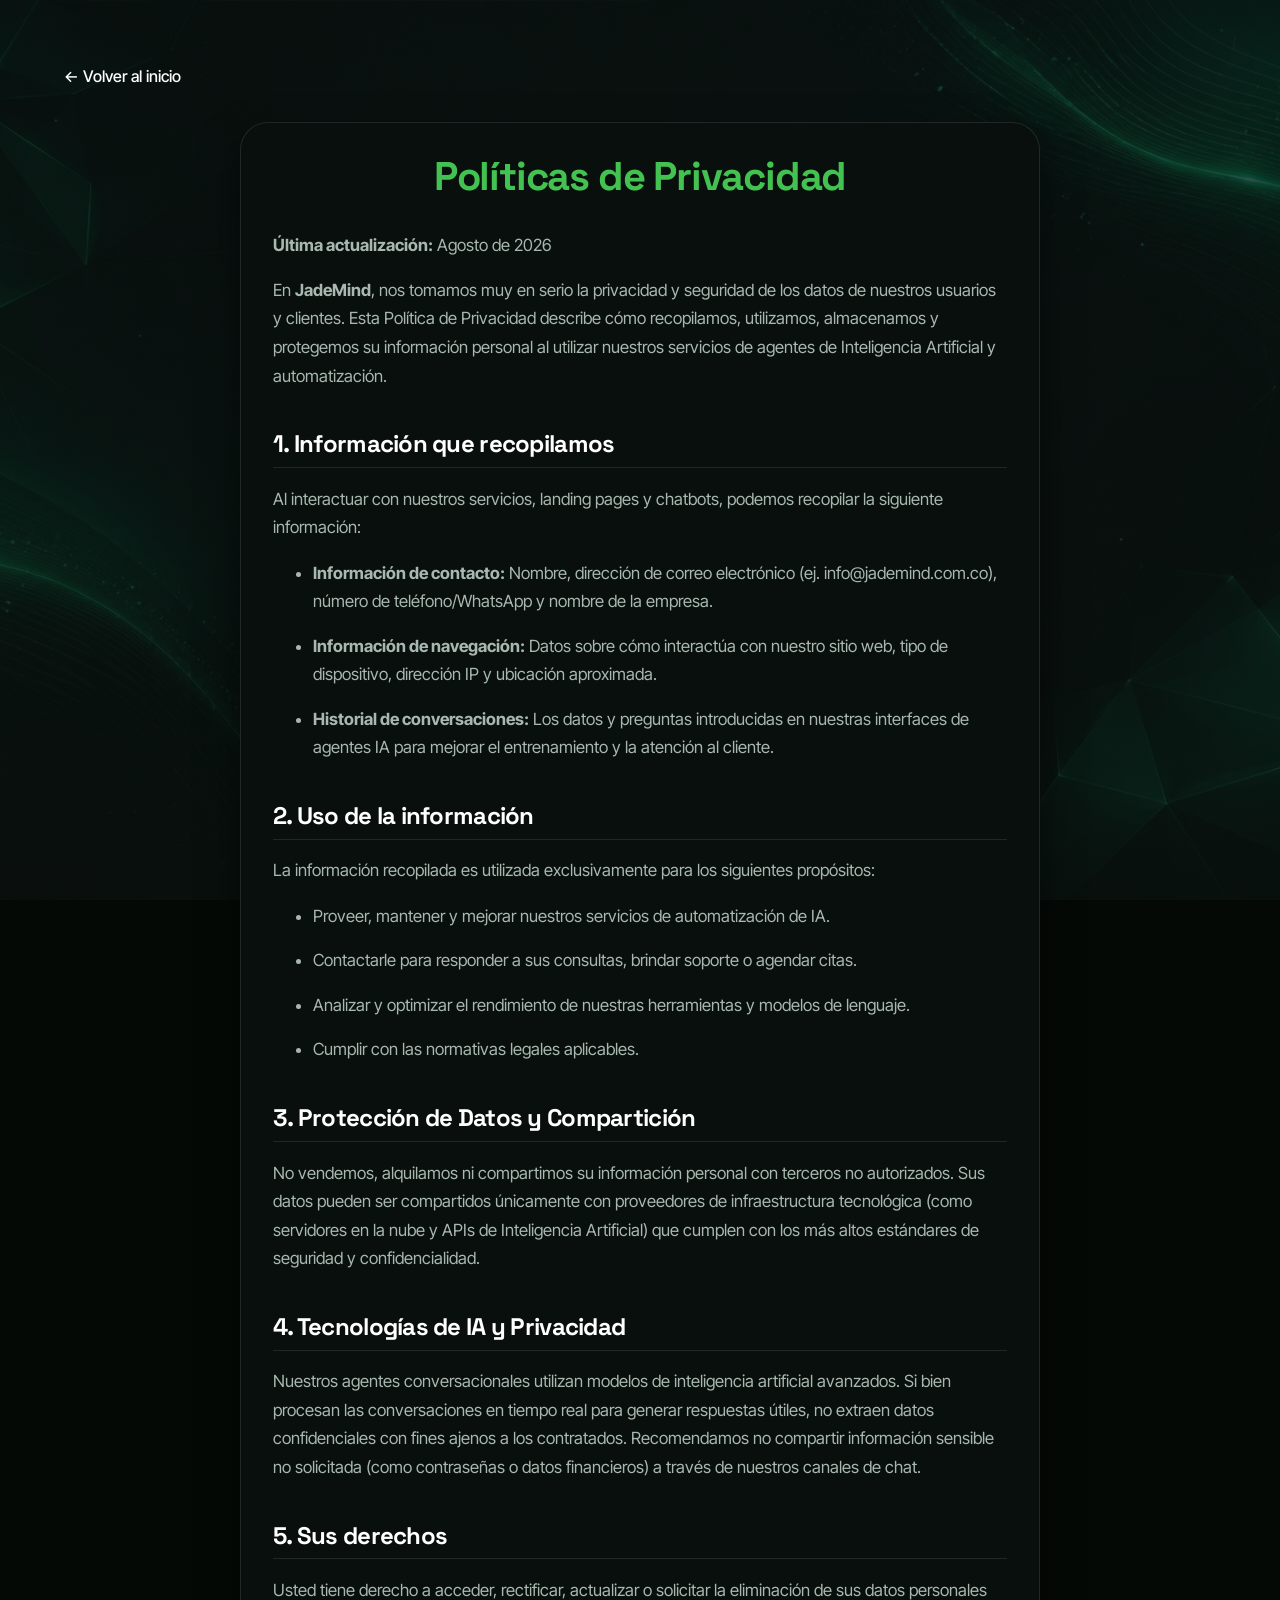
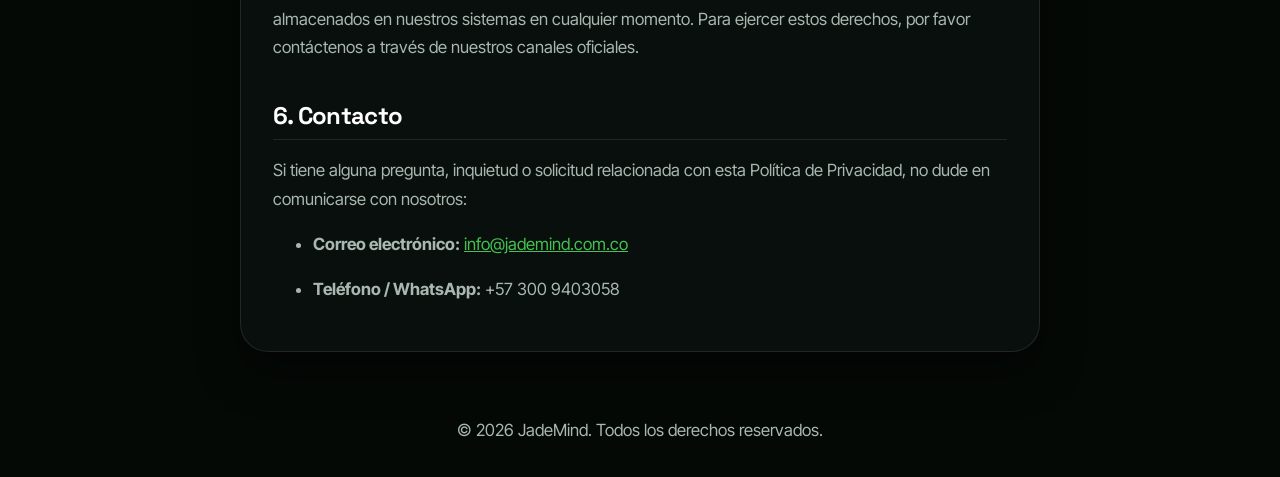
==== commit 51c842e7: "Update phone number to 300 9403058" ====
--- a/politicas-de-privacidad.html
+++ b/politicas-de-privacidad.html
@@ -105,7 +105,7 @@
       <p>Si tiene alguna pregunta, inquietud o solicitud relacionada con esta Política de Privacidad, no dude en comunicarse con nosotros:</p>
       <ul>
         <li><strong>Correo electrónico:</strong> <a href="mailto:info@jademind.com.co" style="color: var(--accent);">info@jademind.com.co</a></li>
-        <li><strong>Teléfono / WhatsApp:</strong> +57 321 5077328</li>
+        <li><strong>Teléfono / WhatsApp:</strong> +57 300 9403058</li>
       </ul>
     </div>
   </div>
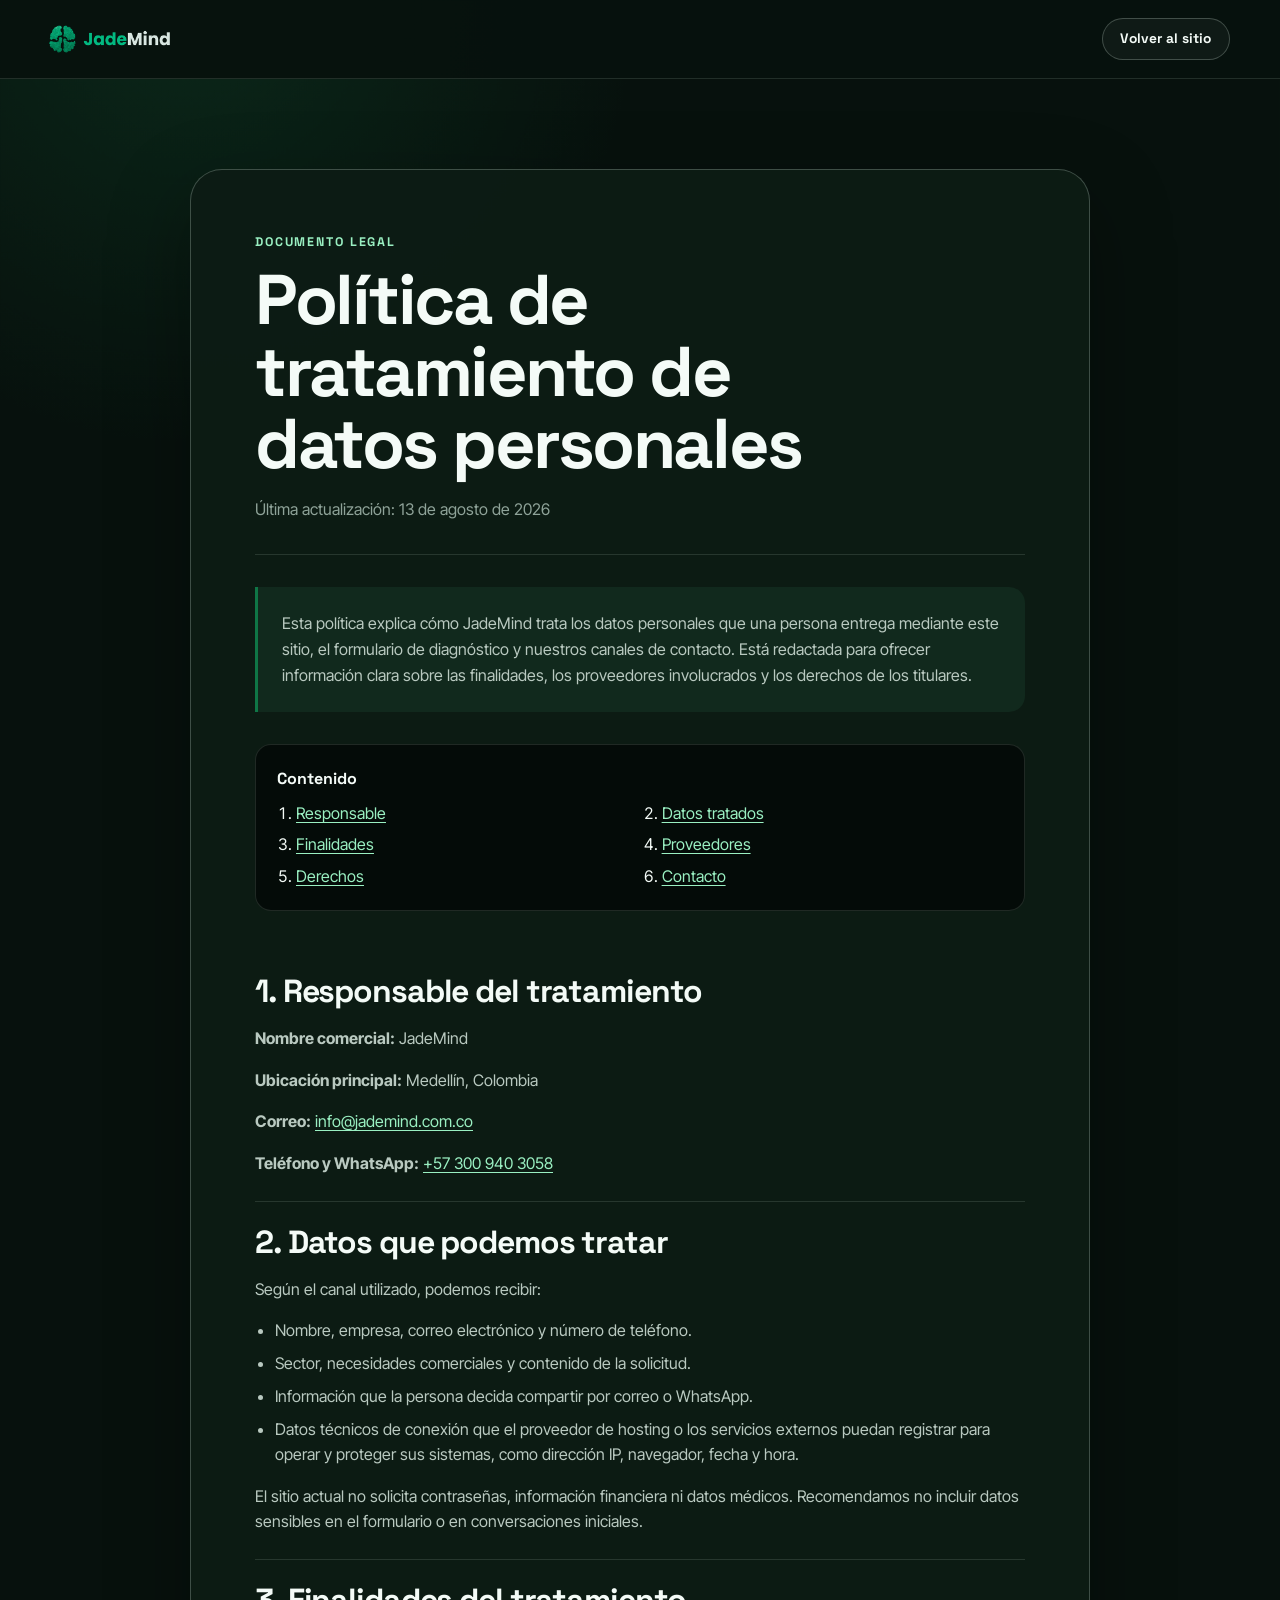
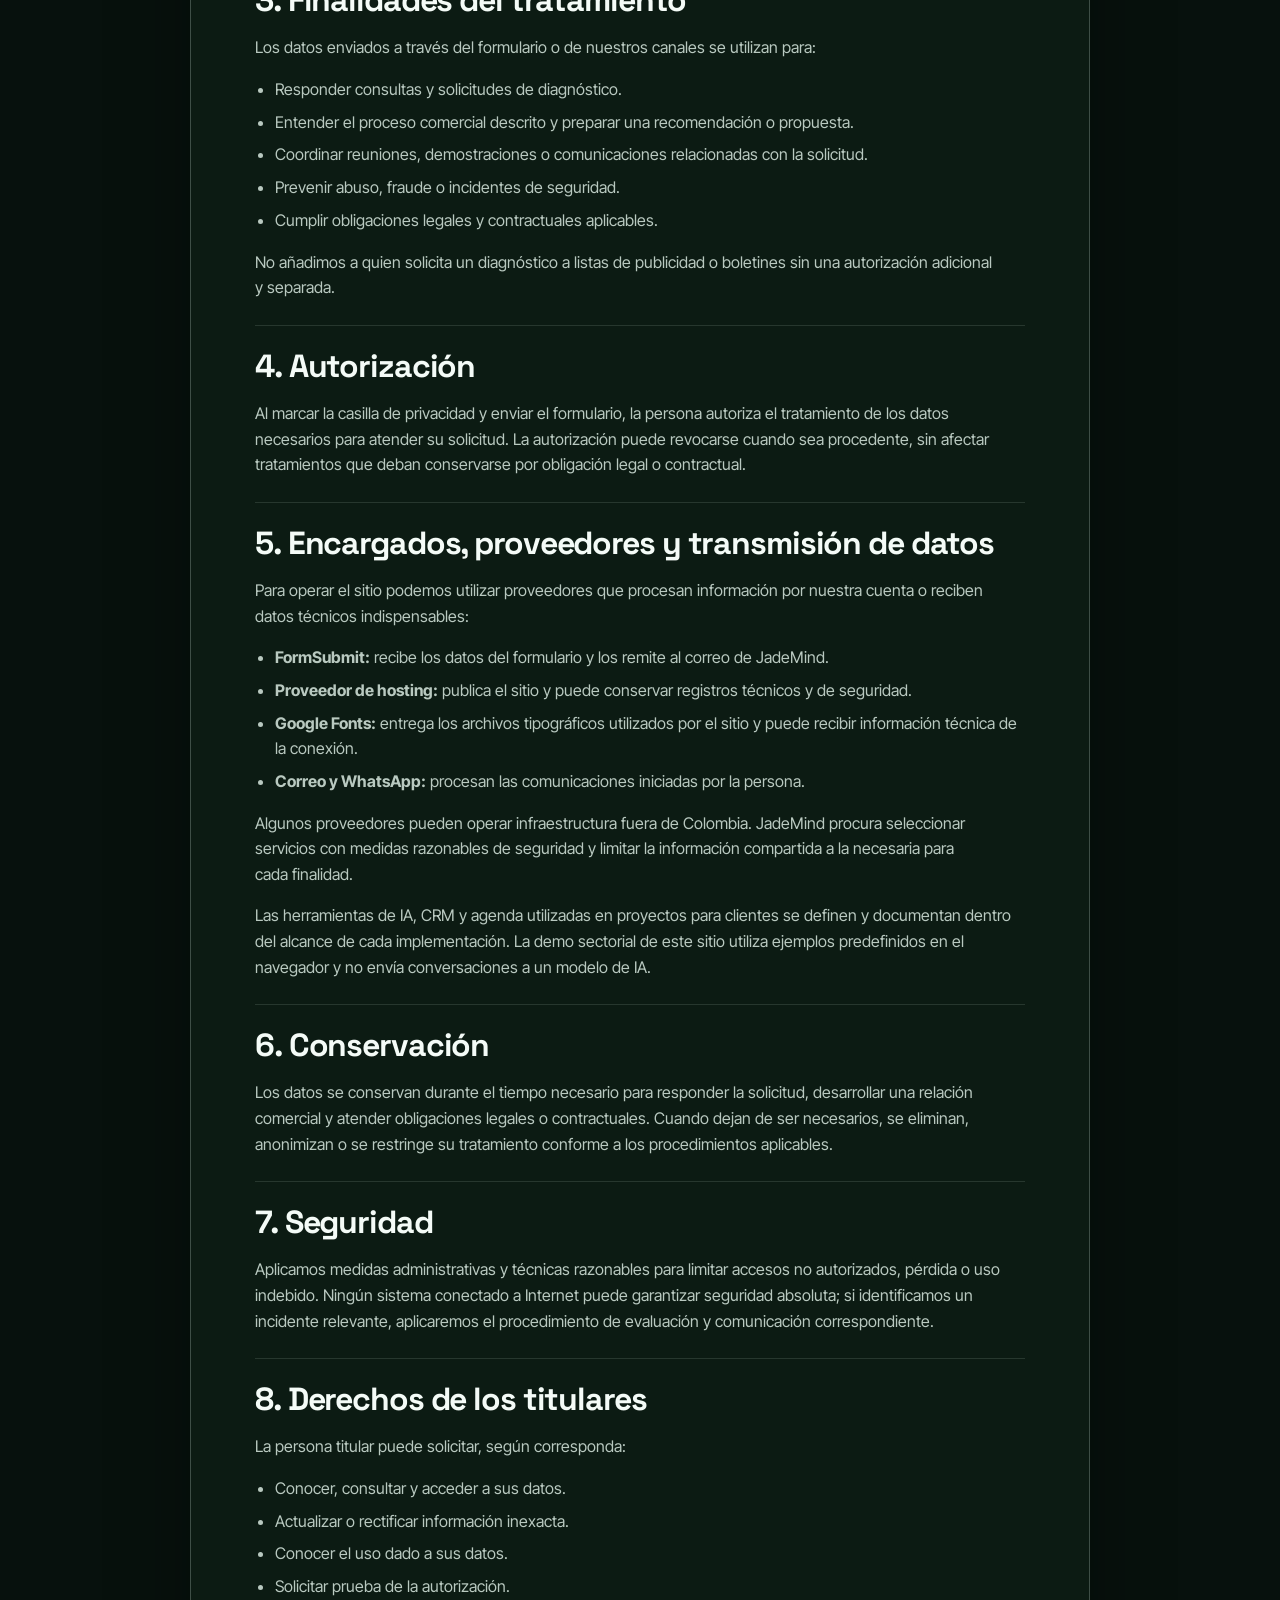
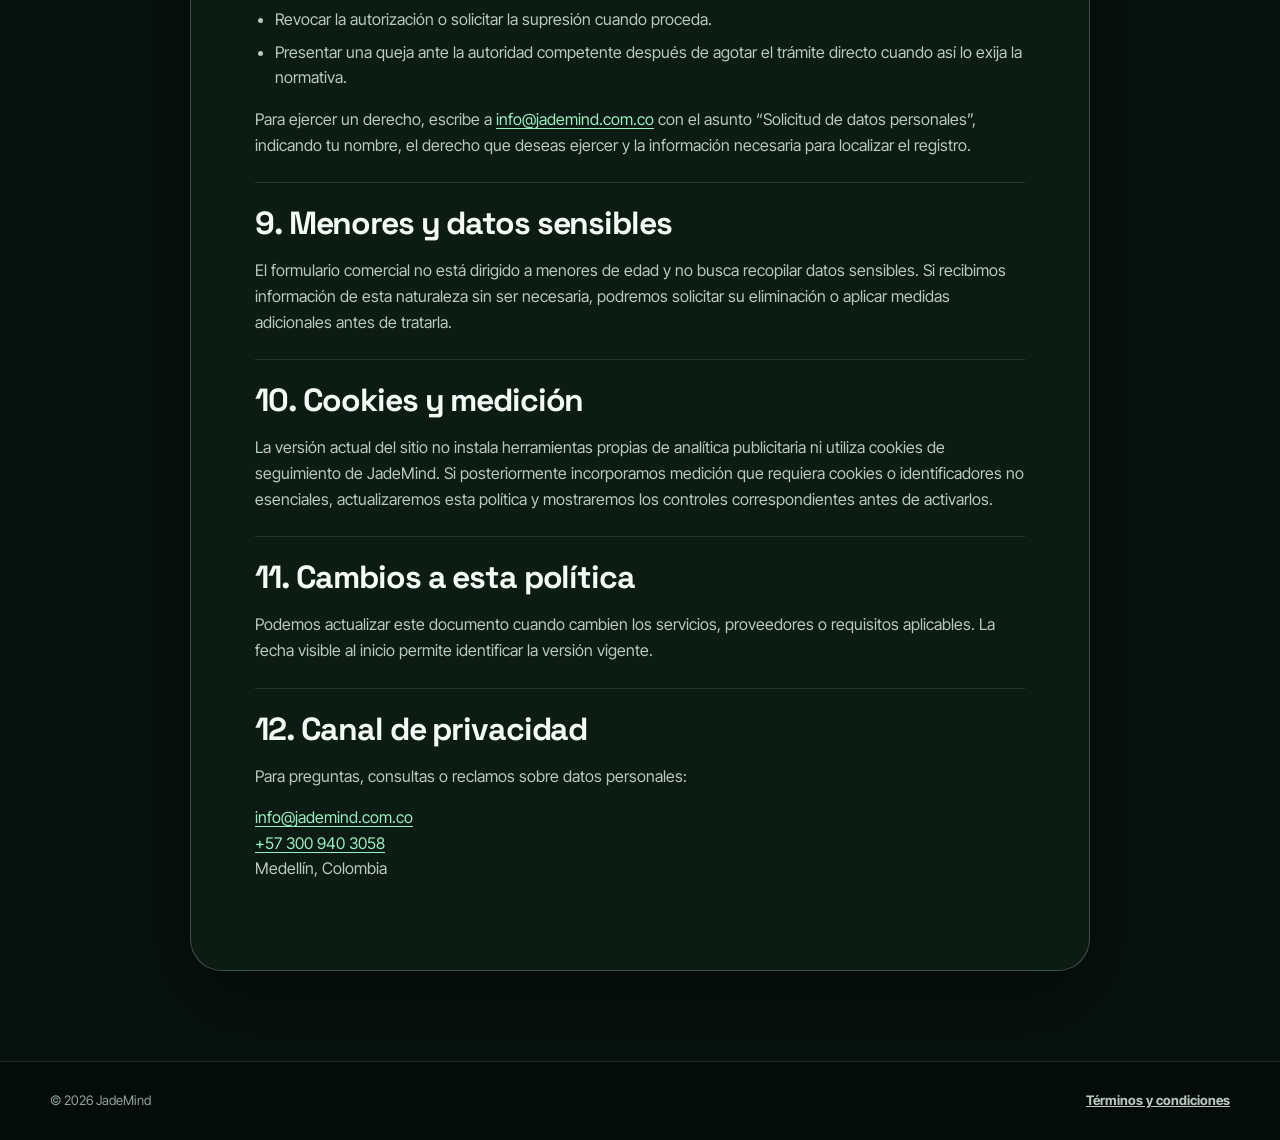
==== commit 46ad5faa: "Rediseño de la landing: hero neuronal, consola del agente y sección de diseño web - Hero con red neu" ====
--- a/politicas-de-privacidad.html
+++ b/politicas-de-privacidad.html
@@ -3,116 +3,156 @@
 <head>
   <meta charset="UTF-8">
   <meta name="viewport" content="width=device-width, initial-scale=1.0">
-  <title>Políticas de Privacidad — JadeMind</title>
-
-  <!-- Google Fonts -->
+  <title>Política de tratamiento de datos personales | JadeMind</title>
+  <meta name="description" content="Conoce cómo JadeMind recopila, utiliza y protege los datos personales enviados a través de su sitio web y canales de contacto.">
+  <meta name="robots" content="index,follow">
+  <meta name="theme-color" content="#07110d">
+  <link rel="canonical" href="https://jademind.com.co/politicas-de-privacidad.html">
+  <link rel="icon" type="image/png" sizes="192x192" href="visual/jademind-icono-192.png">
   <link rel="preconnect" href="https://fonts.googleapis.com">
   <link rel="preconnect" href="https://fonts.gstatic.com" crossorigin>
-  <link href="https://fonts.googleapis.com/css2?family=Inter+Tight:ital,wght@0,100..900;1,100..900&family=Space+Grotesk:wght@300..700&display=swap" rel="stylesheet">
+  <link href="https://fonts.googleapis.com/css2?family=Inter+Tight:wght@400;500;600;700&family=Space+Grotesk:wght@500;600;700&display=swap" rel="stylesheet">
+  <link rel="stylesheet" href="styles_v22.css?v=40">
+</head>
+<body class="legal-page">
+  <a class="skip-link" href="#contenido">Saltar al contenido</a>
 
-  <link rel="stylesheet" href="styles_v22.css?v=31">
-  <style>
-    body {
-      background-color: #040906;
-      color: #ffffff;
-      padding-top: 4rem;
-    }
-    .privacy-container {
-      max-width: 800px;
-      margin: 0 auto;
-      padding: 2rem;
-      background: #090f0c;
-      border: 1px solid rgba(255, 255, 255, 0.1);
-      border-radius: var(--r-xl);
-      box-shadow: 0 20px 40px rgba(0,0,0,0.5);
-    }
-    h1, h2, h3 {
-      font-family: var(--ff-display);
-      margin-bottom: 1rem;
-    }
-    h1 {
-      color: var(--accent);
-      font-size: 2.5rem;
-      margin-bottom: 2rem;
-      text-align: center;
-    }
-    h2 {
-      color: #ffffff;
-      font-size: 1.5rem;
-      margin-top: 2.5rem;
-      border-bottom: 1px solid rgba(255, 255, 255, 0.1);
-      padding-bottom: 0.5rem;
-    }
-    p, ul, li {
-      color: var(--text-soft);
-      font-size: 1.05rem;
-      line-height: 1.7;
-      margin-bottom: 1rem;
-    }
-    .back-btn {
-      display: inline-flex;
-      align-items: center;
-      gap: 0.5rem;
-      color: white;
-      text-decoration: none;
-      margin-bottom: 2rem;
-      font-weight: 500;
-      transition: opacity 0.2s;
-    }
-    .back-btn:hover {
-      opacity: 0.8;
-    }
-  </style>
-</head>
-<body>
-  
-  <div class="container">
-    <a href="index.html" class="back-btn">← Volver al inicio</a>
-    
-    <div class="privacy-container">
-      <h1>Políticas de Privacidad</h1>
-      <p><strong>Última actualización:</strong> Agosto de 2026</p>
+  <header class="legal-header">
+    <div class="container legal-header-inner">
+      <a class="brand" href="index.html" aria-label="JadeMind, volver al inicio">
+        <img src="visual/jademind-horizontal-web.png" width="146" height="48" alt="JadeMind">
+      </a>
+      <a class="btn btn-secondary btn-small" href="index.html">Volver al sitio</a>
+    </div>
+  </header>
 
-      <p>En <strong>JadeMind</strong>, nos tomamos muy en serio la privacidad y seguridad de los datos de nuestros usuarios y clientes. Esta Política de Privacidad describe cómo recopilamos, utilizamos, almacenamos y protegemos su información personal al utilizar nuestros servicios de agentes de Inteligencia Artificial y automatización.</p>
+  <main class="legal-main" id="contenido">
+    <article class="container legal-shell">
+      <header class="legal-title">
+        <p class="eyebrow">Documento legal</p>
+        <h1>Política de tratamiento de datos personales</h1>
+        <p>Última actualización: 13 de agosto de 2026</p>
+      </header>
 
-      <h2>1. Información que recopilamos</h2>
-      <p>Al interactuar con nuestros servicios, landing pages y chatbots, podemos recopilar la siguiente información:</p>
-      <ul>
-        <li><strong>Información de contacto:</strong> Nombre, dirección de correo electrónico (ej. info@jademind.com.co), número de teléfono/WhatsApp y nombre de la empresa.</li>
-        <li><strong>Información de navegación:</strong> Datos sobre cómo interactúa con nuestro sitio web, tipo de dispositivo, dirección IP y ubicación aproximada.</li>
-        <li><strong>Historial de conversaciones:</strong> Los datos y preguntas introducidas en nuestras interfaces de agentes IA para mejorar el entrenamiento y la atención al cliente.</li>
-      </ul>
+      <div class="legal-intro">
+        <p>Esta política explica cómo JadeMind trata los datos personales que una persona entrega mediante este sitio, el formulario de diagnóstico y nuestros canales de contacto. Está redactada para ofrecer información clara sobre las finalidades, los proveedores involucrados y los derechos de los titulares.</p>
+      </div>
 
-      <h2>2. Uso de la información</h2>
-      <p>La información recopilada es utilizada exclusivamente para los siguientes propósitos:</p>
-      <ul>
-        <li>Proveer, mantener y mejorar nuestros servicios de automatización de IA.</li>
-        <li>Contactarle para responder a sus consultas, brindar soporte o agendar citas.</li>
-        <li>Analizar y optimizar el rendimiento de nuestras herramientas y modelos de lenguaje.</li>
-        <li>Cumplir con las normativas legales aplicables.</li>
-      </ul>
+      <nav class="legal-index" aria-label="Contenido de la política">
+        <strong>Contenido</strong>
+        <ol>
+          <li><a href="#responsable">Responsable</a></li>
+          <li><a href="#datos">Datos tratados</a></li>
+          <li><a href="#finalidades">Finalidades</a></li>
+          <li><a href="#proveedores">Proveedores</a></li>
+          <li><a href="#derechos">Derechos</a></li>
+          <li><a href="#contacto-privacidad">Contacto</a></li>
+        </ol>
+      </nav>
 
-      <h2>3. Protección de Datos y Compartición</h2>
-      <p>No vendemos, alquilamos ni compartimos su información personal con terceros no autorizados. Sus datos pueden ser compartidos únicamente con proveedores de infraestructura tecnológica (como servidores en la nube y APIs de Inteligencia Artificial) que cumplen con los más altos estándares de seguridad y confidencialidad.</p>
+      <section id="responsable">
+        <h2>1. Responsable del tratamiento</h2>
+        <p><strong>Nombre comercial:</strong> JadeMind</p>
+        <p><strong>Ubicación principal:</strong> Medellín, Colombia</p>
+        <p><strong>Correo:</strong> <a href="mailto:info@jademind.com.co">info@jademind.com.co</a></p>
+        <p><strong>Teléfono y WhatsApp:</strong> <a href="https://wa.me/573009403058">+57 300 940 3058</a></p>
+      </section>
 
-      <h2>4. Tecnologías de IA y Privacidad</h2>
-      <p>Nuestros agentes conversacionales utilizan modelos de inteligencia artificial avanzados. Si bien procesan las conversaciones en tiempo real para generar respuestas útiles, no extraen datos confidenciales con fines ajenos a los contratados. Recomendamos no compartir información sensible no solicitada (como contraseñas o datos financieros) a través de nuestros canales de chat.</p>
+      <section id="datos">
+        <h2>2. Datos que podemos tratar</h2>
+        <p>Según el canal utilizado, podemos recibir:</p>
+        <ul>
+          <li>Nombre, empresa, correo electrónico y número de teléfono.</li>
+          <li>Sector, necesidades comerciales y contenido de la solicitud.</li>
+          <li>Información que la persona decida compartir por correo o WhatsApp.</li>
+          <li>Datos técnicos de conexión que el proveedor de hosting o los servicios externos puedan registrar para operar y proteger sus sistemas, como dirección IP, navegador, fecha y hora.</li>
+        </ul>
+        <p>El sitio actual no solicita contraseñas, información financiera ni datos médicos. Recomendamos no incluir datos sensibles en el formulario o en conversaciones iniciales.</p>
+      </section>
 
-      <h2>5. Sus derechos</h2>
-      <p>Usted tiene derecho a acceder, rectificar, actualizar o solicitar la eliminación de sus datos personales almacenados en nuestros sistemas en cualquier momento. Para ejercer estos derechos, por favor contáctenos a través de nuestros canales oficiales.</p>
+      <section id="finalidades">
+        <h2>3. Finalidades del tratamiento</h2>
+        <p>Los datos enviados a través del formulario o de nuestros canales se utilizan para:</p>
+        <ul>
+          <li>Responder consultas y solicitudes de diagnóstico.</li>
+          <li>Entender el proceso comercial descrito y preparar una recomendación o propuesta.</li>
+          <li>Coordinar reuniones, demostraciones o comunicaciones relacionadas con la solicitud.</li>
+          <li>Prevenir abuso, fraude o incidentes de seguridad.</li>
+          <li>Cumplir obligaciones legales y contractuales aplicables.</li>
+        </ul>
+        <p>No añadimos a quien solicita un diagnóstico a listas de publicidad o boletines sin una autorización adicional y separada.</p>
+      </section>
 
-      <h2>6. Contacto</h2>
-      <p>Si tiene alguna pregunta, inquietud o solicitud relacionada con esta Política de Privacidad, no dude en comunicarse con nosotros:</p>
-      <ul>
-        <li><strong>Correo electrónico:</strong> <a href="mailto:info@jademind.com.co" style="color: var(--accent);">info@jademind.com.co</a></li>
-        <li><strong>Teléfono / WhatsApp:</strong> +57 300 9403058</li>
-      </ul>
+      <section>
+        <h2>4. Autorización</h2>
+        <p>Al marcar la casilla de privacidad y enviar el formulario, la persona autoriza el tratamiento de los datos necesarios para atender su solicitud. La autorización puede revocarse cuando sea procedente, sin afectar tratamientos que deban conservarse por obligación legal o contractual.</p>
+      </section>
+
+      <section id="proveedores">
+        <h2>5. Encargados, proveedores y transmisión de datos</h2>
+        <p>Para operar el sitio podemos utilizar proveedores que procesan información por nuestra cuenta o reciben datos técnicos indispensables:</p>
+        <ul>
+          <li><strong>FormSubmit:</strong> recibe los datos del formulario y los remite al correo de JadeMind.</li>
+          <li><strong>Proveedor de hosting:</strong> publica el sitio y puede conservar registros técnicos y de seguridad.</li>
+          <li><strong>Google Fonts:</strong> entrega los archivos tipográficos utilizados por el sitio y puede recibir información técnica de la conexión.</li>
+          <li><strong>Correo y WhatsApp:</strong> procesan las comunicaciones iniciadas por la persona.</li>
+        </ul>
+        <p>Algunos proveedores pueden operar infraestructura fuera de Colombia. JadeMind procura seleccionar servicios con medidas razonables de seguridad y limitar la información compartida a la necesaria para cada finalidad.</p>
+        <p>Las herramientas de IA, CRM y agenda utilizadas en proyectos para clientes se definen y documentan dentro del alcance de cada implementación. La demo sectorial de este sitio utiliza ejemplos predefinidos en el navegador y no envía conversaciones a un modelo de IA.</p>
+      </section>
+
+      <section>
+        <h2>6. Conservación</h2>
+        <p>Los datos se conservan durante el tiempo necesario para responder la solicitud, desarrollar una relación comercial y atender obligaciones legales o contractuales. Cuando dejan de ser necesarios, se eliminan, anonimizan o se restringe su tratamiento conforme a los procedimientos aplicables.</p>
+      </section>
+
+      <section>
+        <h2>7. Seguridad</h2>
+        <p>Aplicamos medidas administrativas y técnicas razonables para limitar accesos no autorizados, pérdida o uso indebido. Ningún sistema conectado a Internet puede garantizar seguridad absoluta; si identificamos un incidente relevante, aplicaremos el procedimiento de evaluación y comunicación correspondiente.</p>
+      </section>
+
+      <section id="derechos">
+        <h2>8. Derechos de los titulares</h2>
+        <p>La persona titular puede solicitar, según corresponda:</p>
+        <ul>
+          <li>Conocer, consultar y acceder a sus datos.</li>
+          <li>Actualizar o rectificar información inexacta.</li>
+          <li>Conocer el uso dado a sus datos.</li>
+          <li>Solicitar prueba de la autorización.</li>
+          <li>Revocar la autorización o solicitar la supresión cuando proceda.</li>
+          <li>Presentar una queja ante la autoridad competente después de agotar el trámite directo cuando así lo exija la normativa.</li>
+        </ul>
+        <p>Para ejercer un derecho, escribe a <a href="mailto:info@jademind.com.co?subject=Solicitud%20de%20datos%20personales">info@jademind.com.co</a> con el asunto “Solicitud de datos personales”, indicando tu nombre, el derecho que deseas ejercer y la información necesaria para localizar el registro.</p>
+      </section>
+
+      <section>
+        <h2>9. Menores y datos sensibles</h2>
+        <p>El formulario comercial no está dirigido a menores de edad y no busca recopilar datos sensibles. Si recibimos información de esta naturaleza sin ser necesaria, podremos solicitar su eliminación o aplicar medidas adicionales antes de tratarla.</p>
+      </section>
+
+      <section>
+        <h2>10. Cookies y medición</h2>
+        <p>La versión actual del sitio no instala herramientas propias de analítica publicitaria ni utiliza cookies de seguimiento de JadeMind. Si posteriormente incorporamos medición que requiera cookies o identificadores no esenciales, actualizaremos esta política y mostraremos los controles correspondientes antes de activarlos.</p>
+      </section>
+
+      <section>
+        <h2>11. Cambios a esta política</h2>
+        <p>Podemos actualizar este documento cuando cambien los servicios, proveedores o requisitos aplicables. La fecha visible al inicio permite identificar la versión vigente.</p>
+      </section>
+
+      <section id="contacto-privacidad">
+        <h2>12. Canal de privacidad</h2>
+        <p>Para preguntas, consultas o reclamos sobre datos personales:</p>
+        <p><a href="mailto:info@jademind.com.co">info@jademind.com.co</a><br><a href="https://wa.me/573009403058">+57 300 940 3058</a><br>Medellín, Colombia</p>
+      </section>
+    </article>
+  </main>
+
+  <footer class="legal-footer">
+    <div class="container">
+      <span>© 2026 JadeMind</span>
+      <a href="terminos-y-condiciones.html">Términos y condiciones</a>
     </div>
-  </div>
-
-  <footer style="text-align: center; margin-top: 4rem; margin-bottom: 2rem; color: rgba(255,255,255,0.4);">
-    <p>© 2026 JadeMind. Todos los derechos reservados.</p>
   </footer>
-
 </body>
 </html>
--- a/styles_v22.css
+++ b/styles_v22.css
@@ -1,1287 +1,5027 @@
-/* ===== JadeMind — Sistema de Diseño Claro y Moderno ===== */
-* { box-sizing: border-box; }
+/* JadeMind — sistema visual 2026 */
+*,
+*::before,
+*::after {
+  box-sizing: border-box;
+}
 
 :root {
-  --accent: oklch(0.72 0.19 145);        /* Jade Principal */
-  --accent-2: oklch(0.62 0.19 145);      /* Jade Oscuro */
-  --glow: oklch(0.72 0.19 145 / 0.15);    /* Resplandor suave */
-  --bg: #090f0c;                         /* Fondo Oscuro Jade */
-  --bg-elev: #121c17;                    /* Fondo de Tarjeta Oscuro (Jade elevado) */
-  --bg-elev-2: #182821;                  /* Fondo Elevado 2 */
-  --border: rgba(255, 255, 255, 0.08);   /* Borde Suave Claro */
-  --border-strong: rgba(255, 255, 255, 0.16); /* Borde Destacado Claro */
-  --text: #eaf2ee;                       /* Texto Principal Claro */
-  --text-soft: #a8b8b0;                  /* Texto Secundario Claro */
-  --text-muted: #6f8076;                 /* Texto Desvanecido Claro */
-  
-  --ff-display: 'Space Grotesk', system-ui, sans-serif;
-  --ff-body: 'Inter Tight', system-ui, sans-serif;
-  --fw-display: 700;
-  
-  --r-sm: 8px;
-  --r-md: 14px;
-  --r-lg: 22px;
-  --r-xl: 28px;
+  --bg: #07110d;
+  --bg-deep: #040b08;
+  --surface: #0d1c15;
+  --surface-2: #12271d;
+  --surface-3: #173325;
+  --surface-soft: #eaf5ee;
+  --line: rgba(229, 248, 237, 0.12);
+  --line-strong: rgba(229, 248, 237, 0.23);
+  --text: #f4fbf7;
+  --text-soft: #b9c9c0;
+  --text-muted: #8fa399;
+  --ink: #0a1c13;
+  --ink-soft: #42574b;
+  --accent: #55e49b;
+  --accent-soft: #9af0c2;
+  --accent-strong: #0f7646;
+  --accent-hover: #0b633a;
+  --danger: #ffb4b4;
+  --success: #a7f3c7;
+  --shadow-sm: 0 12px 30px rgba(0, 0, 0, 0.18);
+  --shadow-lg: 0 30px 80px rgba(0, 0, 0, 0.34);
+  --radius-sm: 10px;
+  --radius-md: 16px;
+  --radius-lg: 24px;
+  --radius-xl: 32px;
+  --font-display: "Space Grotesk", system-ui, sans-serif;
+  --font-body: "Inter Tight", system-ui, sans-serif;
+  --container: 1180px;
 }
 
 html {
+  scroll-behavior: smooth;
+  scroll-padding-top: 6.5rem;
+  background: var(--bg);
+}
+
+body {
+  min-height: 100vh;
+  margin: 0;
+  overflow-x: hidden;
+  background:
+    radial-gradient(circle at 12% 8%, rgba(32, 168, 96, 0.17), transparent 32rem),
+    radial-gradient(circle at 88% 22%, rgba(45, 110, 84, 0.15), transparent 28rem),
+    linear-gradient(rgba(7, 17, 13, 0.91), rgba(7, 17, 13, 0.97)),
+    var(--bg);
+  color: var(--text);
+  font-family: var(--font-body);
+  font-size: 1rem;
+  line-height: 1.6;
+  text-rendering: optimizeLegibility;
+  -webkit-font-smoothing: antialiased;
+}
+
+body.menu-open {
+  overflow: hidden;
+}
+
+img,
+svg,
+video {
+  display: block;
+  max-width: 100%;
+}
+
+button,
+input,
+select,
+textarea {
+  font: inherit;
+}
+
+button,
+a {
+  -webkit-tap-highlight-color: transparent;
+}
+
+a {
+  color: inherit;
+}
+
+p,
+h1,
+h2,
+h3,
+ul,
+ol,
+dl,
+dd {
+  margin-top: 0;
+}
+
+p {
+  text-wrap: pretty;
+}
+
+h1,
+h2,
+h3 {
+  color: var(--text);
+  font-family: var(--font-display);
+  letter-spacing: -0.035em;
+}
+
+h1 {
+  max-width: 16ch;
+  margin-bottom: 1.5rem;
+  font-size: clamp(2.4rem, 4.7vw, 4.4rem);
+  line-height: 1.02;
+  text-wrap: balance;
+}
+
+h2 {
+  margin-bottom: 1.1rem;
+  font-size: clamp(2.05rem, 4.1vw, 3.65rem);
+  line-height: 1.05;
+  text-wrap: balance;
+}
+
+h3 {
+  margin-bottom: 0.7rem;
+  font-size: 1.25rem;
+  line-height: 1.2;
+}
+
+section[id] {
+  scroll-margin-top: 6.5rem;
+}
+
+.container {
+  width: min(100% - 3rem, var(--container));
+  margin-inline: auto;
+}
+
+.section {
+  padding-block: clamp(5rem, 9vw, 8.5rem);
+}
+
+.sr-only {
+  position: absolute;
+  width: 1px;
+  height: 1px;
+  padding: 0;
+  margin: -1px;
+  overflow: hidden;
+  clip: rect(0, 0, 0, 0);
+  white-space: nowrap;
+  border: 0;
+}
+
+.skip-link {
+  position: fixed;
+  top: 0.75rem;
+  left: 0.75rem;
+  z-index: 1000;
+  padding: 0.7rem 1rem;
+  border-radius: var(--radius-sm);
+  background: var(--text);
+  color: var(--ink);
+  font-weight: 700;
+  text-decoration: none;
+  transform: translateY(-160%);
+  transition: transform 0.2s ease;
+}
+
+.skip-link:focus {
+  transform: translateY(0);
+}
+
+:focus-visible {
+  outline: 3px solid var(--accent-soft);
+  outline-offset: 4px;
+}
+
+.eyebrow {
+  margin-bottom: 0.9rem;
+  color: var(--accent-soft);
+  font-family: var(--font-display);
+  font-size: 0.78rem;
+  font-weight: 700;
+  letter-spacing: 0.15em;
+  line-height: 1.4;
+  text-transform: uppercase;
+  text-wrap: balance;
+}
+
+.section-heading {
+  max-width: 710px;
+}
+
+.section-heading > p:last-child {
+  margin-bottom: 0;
+  color: var(--text-soft);
+  font-size: 1.1rem;
+}
+
+/* Columnas estrechas: título más contenido para evitar palabras huérfanas */
+.method-layout h2,
+.media-layout h2,
+.faq-layout h2 {
+  font-size: clamp(1.95rem, 3.2vw, 2.9rem);
+}
+
+.section-heading-centered {
+  margin-inline: auto;
+  margin-bottom: 3.5rem;
+  text-align: center;
+}
+
+.btn {
+  display: inline-flex;
+  min-height: 48px;
+  align-items: center;
+  justify-content: center;
+  gap: 0.45rem;
+  padding: 0.82rem 1.35rem;
+  border: 1px solid transparent;
+  border-radius: 999px;
+  cursor: pointer;
+  font-family: var(--font-display);
+  font-size: 0.94rem;
+  font-weight: 700;
+  line-height: 1.15;
+  text-align: center;
+  text-decoration: none;
+  transition: background-color 0.2s ease, border-color 0.2s ease, color 0.2s ease, transform 0.2s ease;
+}
+
+.btn:hover {
+  transform: translateY(-2px);
+}
+
+.btn-primary {
+  background: var(--accent-strong);
+  color: #fff;
+  box-shadow: 0 10px 25px rgba(15, 118, 70, 0.28);
+}
+
+.btn-primary:hover {
+  background: var(--accent-hover);
+}
+
+.btn-secondary {
+  border-color: var(--line-strong);
+  background: rgba(255, 255, 255, 0.04);
+  color: var(--text);
+}
+
+.btn-secondary:hover {
+  border-color: rgba(85, 228, 155, 0.55);
+  background: rgba(85, 228, 155, 0.08);
+}
+
+.btn-small {
+  min-height: 42px;
+  padding: 0.68rem 1.1rem;
+  font-size: 0.86rem;
+}
+
+.text-link,
+.preview-link {
+  display: inline-flex;
+  align-items: center;
+  gap: 0.5rem;
+  color: var(--accent-soft);
+  font-weight: 700;
+  text-decoration: none;
+}
+
+.text-link:hover,
+.preview-link:hover {
+  text-decoration: underline;
+  text-underline-offset: 0.3em;
+}
+
+/* Navegación */
+.site-header {
+  position: sticky;
+  top: 0;
+  z-index: 100;
+  border-bottom: 1px solid transparent;
+  background: rgba(7, 17, 13, 0.79);
+  backdrop-filter: blur(18px);
+  transition: border-color 0.2s ease, background-color 0.2s ease;
+}
+
+.site-header.is-scrolled {
+  border-color: var(--line);
+  background: rgba(7, 17, 13, 0.94);
+}
+
+.nav {
+  display: flex;
+  min-height: 76px;
+  align-items: center;
+  justify-content: space-between;
+  gap: 2rem;
+}
+
+.brand {
+  display: inline-flex;
+  flex: 0 0 auto;
+  align-items: center;
+  border-radius: var(--radius-sm);
+}
+
+.brand img {
+  width: 146px;
+  height: auto;
+  /* el PNG incluye ~10px de margen transparente a la izquierda */
+  margin-left: -10px;
+}
+
+.nav-links {
+  display: flex;
+  align-items: center;
+  gap: clamp(1rem, 2.2vw, 2rem);
+}
+
+.nav-links > a:not(.btn) {
+  color: var(--text-soft);
+  font-size: 0.92rem;
+  font-weight: 600;
+  text-decoration: none;
+}
+
+.nav-links > a:not(.btn):hover {
+  color: var(--text);
+}
+
+.nav-toggle {
+  display: none;
+  width: 46px;
+  height: 46px;
+  align-items: center;
+  justify-content: center;
+  flex-direction: column;
+  gap: 5px;
+  border: 1px solid var(--line-strong);
+  border-radius: 50%;
+  background: var(--surface);
+  color: var(--text);
+  cursor: pointer;
+}
+
+.nav-toggle > span:not(.sr-only) {
+  width: 18px;
+  height: 2px;
+  border-radius: 2px;
+  background: currentColor;
+  transition: transform 0.2s ease, opacity 0.2s ease;
+}
+
+.nav-toggle[aria-expanded="true"] > span:nth-child(2) {
+  transform: translateY(7px) rotate(45deg);
+}
+
+.nav-toggle[aria-expanded="true"] > span:nth-child(3) {
+  opacity: 0;
+}
+
+.nav-toggle[aria-expanded="true"] > span:nth-child(4) {
+  transform: translateY(-7px) rotate(-45deg);
+}
+
+/* Hero */
+.hero {
+  position: relative;
+  overflow: hidden;
+  overflow: clip;
+  padding-top: clamp(3.5rem, 7vw, 6.5rem);
+  padding-bottom: clamp(3rem, 5vw, 4.5rem);
+}
+
+.hero::after {
+  content: "";
+  position: absolute;
+  right: -10rem;
+  top: 7rem;
+  width: 38rem;
+  height: 38rem;
+  border: 1px solid rgba(85, 228, 155, 0.11);
+  border-radius: 50%;
+  pointer-events: none;
+}
+
+/* Red neuronal interactiva de fondo (neural-field.js) */
+.hero-canvas {
+  position: absolute;
+  inset: 0;
+  z-index: 0;
+  display: block;
+  width: 100%;
+  height: 100%;
+  pointer-events: none;
+  -webkit-mask-image: linear-gradient(to bottom, #000 70%, transparent);
+  mask-image: linear-gradient(to bottom, #000 70%, transparent);
+}
+
+.hero-status {
+  display: inline-flex;
+  align-items: center;
+  gap: 0.6rem;
+  padding: 0.4rem 0.9rem 0.4rem 0.75rem;
+  border: 1px solid rgba(85, 228, 155, 0.22);
+  border-radius: 999px;
+  background: rgba(85, 228, 155, 0.07);
+  -webkit-backdrop-filter: blur(12px);
+  backdrop-filter: blur(12px);
+}
+
+.status-dot {
+  flex: 0 0 auto;
+  width: 8px;
+  height: 8px;
+  border-radius: 50%;
+  background: var(--accent);
+  box-shadow: 0 0 10px var(--accent), 0 0 20px rgba(85, 228, 155, 0.5);
+  animation: status-blink 1.6s ease-in-out infinite;
+}
+
+@keyframes status-blink {
+  0%, 100% { opacity: 1; transform: scale(1); }
+  50% { opacity: 0.35; transform: scale(0.8); }
+}
+
+.hero-grid {
+  position: relative;
+  z-index: 1;
+  display: grid;
+  grid-template-columns: minmax(0, 1.14fr) minmax(340px, 0.86fr);
+  align-items: center;
+  gap: clamp(3rem, 7vw, 6.5rem);
+}
+
+.hero-copy {
+  position: relative;
+  z-index: 1;
+}
+
+/* Velo detrás del texto para que la red neuronal no compita con la lectura */
+.hero-copy::before {
+  content: "";
+  position: absolute;
+  inset: -5rem -7rem;
+  z-index: -1;
+  pointer-events: none;
+  /* closest-side: el degradado llega a transparente justo en los bordes de la caja, sin cortes visibles */
+  background: radial-gradient(closest-side, rgba(7, 17, 13, 0.82) 0%, rgba(7, 17, 13, 0.62) 45%, rgba(7, 17, 13, 0.25) 75%, rgba(7, 17, 13, 0) 100%);
+}
+
+.hero h1 span {
+  display: block;
+  color: var(--accent);
+}
+
+.hero-lead {
+  max-width: 640px;
+  margin-bottom: 2rem;
+  color: var(--text-soft);
+  font-size: clamp(1.08rem, 1.8vw, 1.25rem);
+  line-height: 1.65;
+}
+
+.hero-actions {
+  display: flex;
+  flex-wrap: wrap;
+  gap: 0.8rem;
+}
+
+.trust-points {
+  display: flex;
+  flex-wrap: wrap;
+  gap: 0.85rem 1.5rem;
+  padding: 0;
+  margin: 1.75rem 0 0;
+  color: var(--text-muted);
+  font-size: 0.88rem;
+  list-style: none;
+}
+
+.trust-points li {
+  display: flex;
+  align-items: center;
+  gap: 0.5rem;
+}
+
+.trust-points li::before {
+  content: "";
+  width: 7px;
+  height: 7px;
+  border-radius: 2px;
+  background: var(--accent);
+  transform: rotate(45deg);
+}
+
+.agent-preview {
+  position: relative;
+  z-index: 2;
+  padding: 1rem;
+  overflow: hidden;
+  border: 1px solid var(--line-strong);
+  border-radius: var(--radius-xl);
+  background: linear-gradient(155deg, rgba(23, 51, 37, 0.96), rgba(8, 20, 14, 0.98));
+  box-shadow: var(--shadow-lg), inset 0 1px rgba(255, 255, 255, 0.05);
+}
+
+.agent-preview::before {
+  content: "";
+  position: absolute;
+  inset: 0;
+  pointer-events: none;
+  background-image:
+    linear-gradient(rgba(255, 255, 255, 0.025) 1px, transparent 1px),
+    linear-gradient(90deg, rgba(255, 255, 255, 0.025) 1px, transparent 1px);
+  background-size: 28px 28px;
+  mask-image: linear-gradient(to bottom, #000, transparent 78%);
+}
+
+.window-bar,
+.preview-thread,
+.lead-card,
+.preview-link {
+  position: relative;
+  z-index: 1;
+}
+
+.window-bar {
+  display: flex;
+  align-items: center;
+  justify-content: space-between;
+  gap: 1rem;
+  padding: 0.45rem 0.35rem 1rem;
+  border-bottom: 1px solid var(--line);
+}
+
+.agent-identity {
+  display: flex;
+  align-items: center;
+  gap: 0.7rem;
+}
+
+.agent-mark {
+  display: grid;
+  width: 42px;
+  height: 42px;
+  place-items: center;
+  border-radius: 13px;
+  background: linear-gradient(145deg, var(--accent), #148e56);
+  color: var(--ink);
+  font-family: var(--font-display);
+  font-weight: 800;
+  box-shadow: 0 8px 20px rgba(85, 228, 155, 0.2);
+}
+
+.agent-identity > div {
+  display: flex;
+  flex-direction: column;
+}
+
+.agent-identity strong {
+  font-family: var(--font-display);
+  font-size: 0.96rem;
+}
+
+.agent-identity div span {
+  display: flex;
+  align-items: center;
+  gap: 0.35rem;
+  color: var(--text-muted);
+  font-size: 0.75rem;
+}
+
+.agent-identity i,
+.online-dot {
+  display: inline-block;
+  width: 7px;
+  height: 7px;
+  border-radius: 50%;
+  background: var(--accent);
+  box-shadow: 0 0 0 4px rgba(85, 228, 155, 0.1);
+}
+
+.demo-badge {
+  display: inline-flex;
+  width: fit-content;
+  padding: 0.3rem 0.58rem;
+  border: 1px solid rgba(85, 228, 155, 0.25);
+  border-radius: 999px;
+  background: rgba(85, 228, 155, 0.08);
+  color: var(--accent-soft);
+  font-size: 0.68rem;
+  font-weight: 700;
+  letter-spacing: 0.08em;
+  text-transform: uppercase;
+}
+
+.preview-thread {
+  display: flex;
+  min-height: 270px;
+  flex-direction: column;
+  justify-content: center;
+  gap: 0.75rem;
+  padding: 1.4rem 0.4rem;
+}
+
+.message {
+  max-width: 86%;
+  padding: 0.78rem 0.95rem;
+  margin-bottom: 0;
+  border-radius: 15px;
+  font-size: 0.88rem;
+  line-height: 1.45;
+}
+
+.message-agent {
+  align-self: flex-start;
+  border: 1px solid var(--line);
+  border-top-left-radius: 5px;
+  background: rgba(255, 255, 255, 0.055);
+  color: var(--text-soft);
+}
+
+.message-user {
+  align-self: flex-end;
+  border-top-right-radius: 5px;
+  background: var(--accent-strong);
+  color: #fff;
+}
+
+.lead-card {
+  padding: 1rem;
+  border: 1px solid rgba(85, 228, 155, 0.2);
+  border-radius: var(--radius-md);
+  background: rgba(85, 228, 155, 0.07);
+}
+
+.lead-card > div:first-child {
+  display: flex;
+  flex-direction: column;
+  gap: 0.2rem;
+}
+
+.card-label {
+  color: var(--accent-soft);
+  font-size: 0.7rem;
+  font-weight: 700;
+  letter-spacing: 0.09em;
+  text-transform: uppercase;
+}
+
+.lead-card strong {
+  font-size: 0.92rem;
+}
+
+.lead-card dl {
+  display: grid;
+  grid-template-columns: repeat(2, 1fr);
+  gap: 0.75rem;
+  padding-top: 0.9rem;
+  margin: 0.9rem 0 0;
+  border-top: 1px solid var(--line);
+}
+
+.lead-card dt {
+  color: var(--text-muted);
+  font-size: 0.76rem;
+}
+
+.lead-card dd {
+  margin: 0;
+  color: var(--text);
+  font-size: 0.8rem;
+  font-weight: 600;
+}
+
+.preview-link {
+  width: fit-content;
+  margin: 1rem 0.4rem 0.3rem;
+  font-size: 0.85rem;
+}
+
+/* Compatibilidad */
+.compatibility {
+  border-block: 1px solid var(--line);
+  background: rgba(4, 11, 8, 0.55);
+}
+
+.compatibility-inner {
+  display: grid;
+  grid-template-columns: minmax(190px, 0.8fr) minmax(0, 2fr);
+  align-items: center;
+  gap: 1rem 2rem;
+  padding-block: 1.6rem;
+}
+
+.compatibility p {
+  margin: 0;
+  color: var(--text-muted);
+  font-size: 0.78rem;
+  font-weight: 700;
+  letter-spacing: 0.08em;
+  line-height: 1.4;
+  text-transform: uppercase;
+}
+
+.compatibility ul {
+  display: flex;
+  flex-wrap: wrap;
+  justify-content: flex-end;
+  gap: 0.75rem 1.7rem;
+  padding: 0;
+  margin: 0;
+  list-style: none;
+}
+
+.compatibility li {
+  color: var(--text-soft);
+  font-family: var(--font-display);
+  font-size: 0.9rem;
+  font-weight: 600;
+}
+
+.compatibility small {
+  grid-column: 1 / -1;
+  color: var(--text-muted);
+  font-size: 0.78rem;
+  text-align: right;
+}
+
+/* Problema */
+.problem-section {
+  position: relative;
+  overflow: hidden;
+  isolation: isolate;
+  background: #fff;
+  color: var(--ink);
+}
+
+.problem-section > .container {
+  position: relative;
+  z-index: 1;
+}
+
+/* Isotipo ambiental (marca de agua interactiva) */
+.brand-ambient {
+  position: absolute;
+  inset: 0;
+  z-index: 0;
+  overflow: hidden;
+  pointer-events: none;
+  user-select: none;
+}
+
+/* Halo verde muy suave que da profundidad al isotipo */
+.brand-ambient::before {
+  content: "";
+  position: absolute;
+  top: 56%;
+  left: 56%;
+  width: min(80vw, 900px);
+  aspect-ratio: 1;
+  border-radius: 50%;
+  background: radial-gradient(closest-side, rgba(85, 228, 155, 0.09), rgba(85, 228, 155, 0.03) 55%, transparent);
+  transform: translate(-50%, -50%);
+}
+
+/* Capa que recibe el parallax del ratón (JS) */
+.brand-ambient-parallax {
+  position: absolute;
+  top: 56%;
+  left: 56%;
+  width: min(62vw, 700px);
+  transform: translate(-50%, -50%);
+  will-change: transform;
+}
+
+/* Capa que respira y flota (CSS) */
+.brand-ambient-logo {
+  display: block;
+  width: 100%;
+  height: auto;
+  opacity: 0.14;
+  filter: blur(0.3px) saturate(1.1) drop-shadow(0 0 10px rgba(85, 228, 155, 0.25));
+  -webkit-mask-image: radial-gradient(closest-side, #000 68%, rgba(0, 0, 0, 0.6) 88%, transparent 100%);
+  mask-image: radial-gradient(closest-side, #000 68%, rgba(0, 0, 0, 0.6) 88%, transparent 100%);
+  animation: brand-breathe 10s ease-in-out infinite;
+  -webkit-user-drag: none;
+}
+
+@keyframes brand-breathe {
+  0%, 100% { transform: translateY(-10px) scale(1); opacity: 0.12; }
+  50% { transform: translateY(10px) scale(1.03); opacity: 0.16; }
+}
+
+@media (max-width: 820px) {
+  .brand-ambient::before,
+  .brand-ambient-parallax {
+    top: 50%;
+    left: 50%;
+  }
+
+  .brand-ambient-parallax {
+    width: min(96vw, 460px);
+  }
+
+  .brand-ambient::before {
+    width: min(120vw, 560px);
+  }
+}
+
+.problem-section h2,
+.problem-section h3 {
+  color: var(--ink);
+}
+
+.problem-section .eyebrow {
+  color: #0b633a;
+}
+
+.problem-section .section-heading > p:last-child {
+  color: var(--ink-soft);
+}
+
+.problem-grid {
+  display: grid;
+  grid-template-columns: repeat(3, minmax(0, 1fr));
+  gap: 1rem;
+}
+
+.problem-card {
+  min-height: 260px;
+  padding: 2rem;
+  border: 1px solid rgba(255, 255, 255, 0.7);
+  border-radius: var(--radius-lg);
+  /* Glassmorphism claro: deja ver el isotipo desenfocado detrás */
+  background: linear-gradient(160deg, rgba(255, 255, 255, 0.72), rgba(234, 245, 238, 0.5));
+  -webkit-backdrop-filter: blur(8px) saturate(140%);
+  backdrop-filter: blur(8px) saturate(140%);
+  box-shadow:
+    0 12px 30px rgba(10, 28, 19, 0.07),
+    0 0 0 1px rgba(10, 28, 19, 0.06),
+    inset 0 1px 0 rgba(255, 255, 255, 0.9);
+}
+
+@supports not ((backdrop-filter: blur(1px)) or (-webkit-backdrop-filter: blur(1px))) {
+  .problem-card {
+    background: var(--surface-soft);
+  }
+}
+
+.problem-card > span {
+  display: inline-flex;
+  margin-bottom: 4.25rem;
+  color: #0b633a;
+  font-family: var(--font-display);
+  font-size: 0.78rem;
+  font-weight: 700;
+}
+
+.problem-card p {
+  margin-bottom: 0;
+  color: var(--ink-soft);
+  font-size: 0.94rem;
+}
+
+/* Circuito Jade · consola en vivo del agente */
+.circuit-section {
+  --font-mono: ui-monospace, "SFMono-Regular", "Cascadia Code", Consolas, "Liberation Mono", monospace;
+  position: relative;
+  overflow: hidden;
+  border-block: 1px solid var(--line);
+  background:
+    radial-gradient(52rem 32rem at 68% 45%, rgba(85, 228, 155, 0.08), transparent 70%),
+    var(--bg-deep);
+}
+
+.circuit-section::before {
+  content: "";
+  position: absolute;
+  inset: 0;
+  pointer-events: none;
+  background-image:
+    linear-gradient(rgba(85, 228, 155, 0.05) 1px, transparent 1px),
+    linear-gradient(90deg, rgba(85, 228, 155, 0.05) 1px, transparent 1px);
+  background-size: 48px 48px;
+  -webkit-mask-image: radial-gradient(ellipse at 55% 45%, #000 15%, transparent 72%);
+  mask-image: radial-gradient(ellipse at 55% 45%, #000 15%, transparent 72%);
+}
+
+.circuit-section > .container {
+  position: relative;
+  z-index: 1;
+}
+
+.circuit-shell {
+  --circuit-duration: 7.5s;
+  display: grid;
+  grid-template-columns: minmax(0, 360px) minmax(0, 1fr);
+  grid-template-areas:
+    "steps console"
+    "copy console";
+  grid-template-rows: auto 1fr;
+  gap: 1rem clamp(1.5rem, 4vw, 3.5rem);
+  align-items: start;
+}
+
+/* Etapas */
+.circuit-steps {
+  position: relative;
+  grid-area: steps;
+  display: flex;
+  flex-direction: column;
+  gap: 0.5rem;
+}
+
+.circuit-step {
+  position: relative;
+  display: grid;
+  grid-template-columns: 40px minmax(0, 1fr) auto;
+  align-items: center;
+  gap: 0.9rem;
+  width: 100%;
+  padding: 0.75rem 1rem;
+  overflow: hidden;
+  border: 1px solid rgba(229, 248, 237, 0.08);
+  border-radius: var(--radius-md);
+  background: rgba(13, 28, 21, 0.5);
+  color: var(--text-soft);
+  cursor: pointer;
+  text-align: left;
+  transition: background-color 0.3s ease, border-color 0.3s ease, color 0.3s ease;
+}
+
+.circuit-step:hover {
+  border-color: rgba(229, 248, 237, 0.2);
+  color: var(--text);
+}
+
+.circuit-step.is-active {
+  border-color: rgba(85, 228, 155, 0.38);
+  background: linear-gradient(90deg, rgba(85, 228, 155, 0.13), rgba(13, 28, 21, 0.65));
+  color: var(--text);
+}
+
+.step-icon {
+  display: grid;
+  width: 40px;
+  height: 40px;
+  place-items: center;
+  border: 1px solid rgba(85, 228, 155, 0.2);
+  border-radius: 12px;
+  background: rgba(13, 28, 21, 0.85);
+  color: var(--accent);
+  transition: background-color 0.3s ease, color 0.3s ease, box-shadow 0.3s ease;
+}
+
+.circuit-step.is-active .step-icon {
+  border-color: var(--accent);
+  background: var(--accent);
+  color: var(--ink);
+  box-shadow: 0 0 18px rgba(85, 228, 155, 0.45);
+}
+
+.step-head {
+  display: flex;
+  min-width: 0;
+  flex-direction: column;
+}
+
+.step-head strong {
+  font-family: var(--font-display);
+  font-size: 1rem;
+  line-height: 1.3;
+}
+
+.step-head small {
+  color: var(--text-muted);
+  font-size: 0.8rem;
+}
+
+.step-num {
+  color: var(--text-muted);
+  font-family: var(--font-mono);
+  font-size: 0.72rem;
+}
+
+.circuit-step.is-active .step-num {
+  color: var(--accent);
+}
+
+.step-progress {
+  position: absolute;
+  inset: auto 0 0;
+  height: 2px;
+  background: rgba(229, 248, 237, 0.06);
+  opacity: 0;
+}
+
+.step-progress i {
+  display: block;
+  width: 100%;
+  height: 100%;
+  background: linear-gradient(90deg, var(--accent-strong), var(--accent));
+  box-shadow: 0 0 10px var(--accent);
+  transform: scaleX(0);
+  transform-origin: left;
+}
+
+.circuit-step.is-active .step-progress {
+  opacity: 1;
+}
+
+.circuit-shell.is-autoplay .circuit-step.is-active .step-progress i {
+  animation: step-progress var(--circuit-duration) linear forwards;
+}
+
+.circuit-shell.is-hold .step-progress i,
+.circuit-shell.is-user-paused .step-progress i,
+.circuit-shell.is-offscreen .step-progress i,
+.circuit-shell.is-offscreen .console-body * {
+  animation-play-state: paused !important;
+}
+
+@keyframes step-progress {
+  to { transform: scaleX(1); }
+}
+
+/* Texto de la etapa */
+.circuit-copy {
+  grid-area: copy;
+  padding: 1.4rem 1.5rem;
+  border: 1px solid var(--line);
+  border-radius: var(--radius-lg);
+  background: rgba(13, 28, 21, 0.55);
+  -webkit-backdrop-filter: blur(12px);
+  backdrop-filter: blur(12px);
+}
+
+.circuit-copy .stage-kicker {
+  margin-bottom: 0.55rem;
+  color: var(--accent);
+  font-family: var(--font-mono);
+  font-size: 0.74rem;
+  font-weight: 700;
+  letter-spacing: 0.08em;
+  text-transform: uppercase;
+}
+
+.circuit-copy h3 {
+  margin-bottom: 0.5rem;
+  font-size: clamp(1.25rem, 2vw, 1.5rem);
+}
+
+.circuit-copy p:not(.stage-kicker) {
+  margin-bottom: 0.9rem;
+  color: var(--text-soft);
+  font-size: 0.92rem;
+}
+
+.circuit-copy ul {
+  display: grid;
+  gap: 0.4rem;
+  padding: 0;
+  margin: 0;
+  color: var(--text-soft);
+  font-size: 0.86rem;
+  list-style: none;
+}
+
+.circuit-copy li {
+  display: flex;
+  gap: 0.6rem;
+}
+
+.circuit-copy li::before {
+  content: "";
+  width: 6px;
+  height: 6px;
+  flex: 0 0 auto;
+  margin-top: 0.55rem;
+  border-radius: 2px;
+  background: var(--accent);
+  transform: rotate(45deg);
+}
+
+.circuit-copy.is-swapping > * {
+  animation: copy-in 0.45s ease both;
+}
+
+.circuit-copy.is-swapping > *:nth-child(2) { animation-delay: 0.05s; }
+.circuit-copy.is-swapping > *:nth-child(3) { animation-delay: 0.1s; }
+.circuit-copy.is-swapping > *:nth-child(4) { animation-delay: 0.15s; }
+
+@keyframes copy-in {
+  from { opacity: 0; transform: translateY(6px); }
+}
+
+/* Consola */
+.circuit-stage {
+  position: relative;
+  display: flex;
+  align-self: stretch;
+  grid-area: console;
+}
+
+.console {
+  position: relative;
+  display: flex;
+  flex: 1;
+  flex-direction: column;
+  overflow: hidden;
+  border: 1px solid rgba(85, 228, 155, 0.22);
+  border-radius: var(--radius-xl);
+  background: linear-gradient(160deg, rgba(23, 51, 37, 0.6), rgba(6, 14, 10, 0.9));
+  -webkit-backdrop-filter: blur(12px);
+  backdrop-filter: blur(12px);
+  box-shadow: var(--shadow-lg), 0 0 90px rgba(85, 228, 155, 0.07), inset 0 1px rgba(255, 255, 255, 0.05);
+}
+
+.console::before {
+  content: "";
+  position: absolute;
+  inset: 0 0 auto;
+  height: 1px;
+  background: linear-gradient(90deg, transparent, rgba(85, 228, 155, 0.6), transparent);
+}
+
+.console-bar {
+  display: flex;
+  align-items: center;
+  gap: 0.9rem;
+  padding: 0.7rem 0.8rem 0.7rem 1.1rem;
+  border-bottom: 1px solid var(--line);
+  color: var(--text-muted);
+  font-family: var(--font-mono);
+  font-size: 0.74rem;
+}
+
+.console-dots {
+  display: flex;
+  flex: 0 0 auto;
+  gap: 6px;
+}
+
+.console-dots i {
+  width: 10px;
+  height: 10px;
+  border-radius: 50%;
+  background: rgba(229, 248, 237, 0.14);
+}
+
+.console-title {
+  flex: 1;
+  min-width: 0;
+  overflow: hidden;
+  text-overflow: ellipsis;
+  white-space: nowrap;
+}
+
+.console-counter {
+  flex: 0 0 auto;
+}
+
+.console-live {
+  display: inline-flex;
+  flex: 0 0 auto;
+  align-items: center;
+  gap: 0.45rem;
+  color: var(--accent-soft);
+  font-weight: 700;
+  letter-spacing: 0.08em;
+}
+
+.console-live i {
+  width: 7px;
+  height: 7px;
+  border-radius: 50%;
+  background: var(--accent);
+  box-shadow: 0 0 10px var(--accent);
+  animation: status-blink 1.6s ease-in-out infinite;
+}
+
+.circuit-shell.is-user-paused .console-live i {
+  animation: none;
+  background: var(--text-muted);
+  box-shadow: none;
+}
+
+.console-toggle {
+  display: grid;
+  width: 32px;
+  height: 32px;
+  flex: 0 0 auto;
+  place-items: center;
+  padding: 0;
+  border: 1px solid var(--line-strong);
+  border-radius: 50%;
+  background: rgba(255, 255, 255, 0.04);
+  color: var(--text);
+  cursor: pointer;
+  transition: border-color 0.2s ease, background-color 0.2s ease;
+}
+
+.console-toggle:hover {
+  border-color: rgba(85, 228, 155, 0.6);
+  background: rgba(85, 228, 155, 0.1);
+}
+
+.console-toggle svg {
+  width: 12px;
+  height: 12px;
+  fill: currentColor;
+}
+
+.console-toggle .icon-play,
+.circuit-shell.is-user-paused .console-toggle .icon-pause {
+  display: none;
+}
+
+.circuit-shell.is-user-paused .console-toggle .icon-play {
+  display: block;
+}
+
+.circuit-shell:not(.is-autoplay) .console-toggle {
+  display: none;
+}
+
+.console-body {
+  position: relative;
+  flex: 1;
+  min-height: 430px;
+}
+
+.console-log {
+  display: flex;
+  align-items: center;
+  gap: 0.6rem;
+  padding: 0.75rem 1.1rem;
+  overflow: hidden;
+  border-top: 1px solid var(--line);
+  background: rgba(4, 11, 8, 0.65);
+  color: var(--text-muted);
+  font-family: var(--font-mono);
+  font-size: 0.76rem;
+  white-space: nowrap;
+}
+
+.console-log .log-prompt {
+  color: var(--accent);
+}
+
+.console-log code {
+  overflow: hidden;
+  color: var(--accent-soft);
+  font: inherit;
+  text-overflow: ellipsis;
+}
+
+.console-log .caret {
+  width: 7px;
+  height: 14px;
+  flex: 0 0 auto;
+  background: var(--accent);
+  animation: caret-blink 1s steps(1) infinite;
+}
+
+@keyframes caret-blink {
+  50% { opacity: 0; }
+}
+
+/* Escenas */
+.scene {
+  position: absolute;
+  inset: 0;
+  padding: clamp(1.1rem, 3vw, 1.8rem);
+  opacity: 0;
+  visibility: hidden;
+  transform: translateY(10px) scale(0.99);
+  transition: opacity 0.4s ease, transform 0.4s ease, visibility 0s linear 0.4s;
+}
+
+.scene.is-active {
+  opacity: 1;
+  visibility: visible;
+  transform: none;
+  transition: opacity 0.5s ease 0.1s, transform 0.5s ease 0.1s, visibility 0s;
+}
+
+.scene b {
+  display: block;
+  overflow: hidden;
+  color: var(--text);
+  font-size: 0.88rem;
+  font-weight: 600;
+  line-height: 1.35;
+  text-overflow: ellipsis;
+  white-space: nowrap;
+}
+
+.scene small {
+  display: block;
+  overflow: hidden;
+  color: var(--text-muted);
+  font-size: 0.74rem;
+  line-height: 1.4;
+  text-overflow: ellipsis;
+  white-space: nowrap;
+}
+
+.scene.is-active .a-rise {
+  animation: rise-in 0.55s cubic-bezier(0.16, 1, 0.3, 1) var(--d, 0s) both;
+}
+
+.scene.is-active .a-left {
+  animation: slide-in-left 0.55s cubic-bezier(0.16, 1, 0.3, 1) var(--d, 0s) both;
+}
+
+.scene.is-active .a-pop {
+  animation: pop-in 0.45s cubic-bezier(0.34, 1.56, 0.64, 1) var(--d, 0s) both;
+}
+
+@keyframes rise-in {
+  from { opacity: 0; transform: translateY(12px); }
+}
+
+@keyframes slide-in-left {
+  from { opacity: 0; transform: translateX(-16px); }
+}
+
+@keyframes pop-in {
+  from { opacity: 0; transform: scale(0.85); }
+}
+
+.row-card {
+  display: flex;
+  align-items: center;
+  gap: 0.8rem;
+  padding: 0.8rem 1rem;
+  border: 1px solid rgba(85, 228, 155, 0.28);
+  border-radius: 16px;
+  background: rgba(85, 228, 155, 0.08);
+}
+
+.row-card > div {
+  flex: 1;
+  min-width: 0;
+}
+
+.avatar {
+  display: grid;
+  width: 38px;
+  height: 38px;
+  flex: 0 0 auto;
+  place-items: center;
+  border-radius: 50%;
+  background: linear-gradient(145deg, #2c7a55, #15432e);
+  color: #fff;
+  font-family: var(--font-display);
+  font-size: 0.78rem;
+  font-weight: 700;
+}
+
+.avatar.is-check {
+  background: var(--accent);
+  color: var(--ink);
+  box-shadow: 0 0 16px rgba(85, 228, 155, 0.45);
+}
+
+.avatar svg {
+  width: 18px;
+  height: 18px;
+}
+
+.tag {
+  flex: 0 0 auto;
+  padding: 0.25rem 0.6rem;
+  border-radius: 999px;
+  background: rgba(85, 228, 155, 0.14);
+  color: var(--accent-soft);
+  font-size: 0.68rem;
+  font-weight: 700;
+}
+
+/* Escena 1 · Captar */
+.scene-captar {
+  display: grid;
+  grid-template-columns: minmax(0, 1fr) minmax(40px, 0.6fr) auto;
+  grid-template-rows: 1fr auto;
+  align-items: center;
+  row-gap: 1.2rem;
+}
+
+.src-list {
+  display: grid;
+  height: 240px;
+  grid-template-rows: repeat(3, 1fr);
+  gap: 0.7rem;
+  padding: 0;
+  margin: 0;
+  list-style: none;
+}
+
+.src {
+  display: flex;
+  min-width: 0;
+  align-items: center;
+  gap: 0.7rem;
+  padding: 0.6rem 0.8rem;
+  border: 1px solid var(--line);
+  border-radius: 14px;
+  background: rgba(255, 255, 255, 0.035);
+}
+
+.src > span:last-child {
+  min-width: 0;
+}
+
+.src-ico {
+  display: grid;
+  width: 34px;
+  height: 34px;
+  flex: 0 0 auto;
+  place-items: center;
+  border-radius: 10px;
+  background: rgba(85, 228, 155, 0.1);
+  color: var(--accent);
+}
+
+.src-ico svg {
+  width: 18px;
+  height: 18px;
+}
+
+.src-wires {
+  width: 100%;
+  height: 240px;
+  overflow: visible;
+}
+
+.wire {
+  fill: none;
+  stroke: rgba(85, 228, 155, 0.22);
+  stroke-dasharray: 3 5;
+  stroke-width: 1.5;
+}
+
+.packet {
+  fill: none;
+  stroke: var(--accent);
+  stroke-dasharray: 16 100;
+  stroke-dashoffset: 16;
+  stroke-linecap: round;
+  stroke-width: 3;
+  opacity: 0;
+  filter: drop-shadow(0 0 4px rgba(85, 228, 155, 0.9));
+}
+
+.scene-captar.is-active .packet {
+  animation: packet-run 1.8s cubic-bezier(0.6, 0, 0.4, 1) var(--d, 0s) infinite;
+}
+
+@keyframes packet-run {
+  0% { stroke-dashoffset: 16; opacity: 0; }
+  12% { opacity: 1; }
+  88% { opacity: 1; }
+  100% { stroke-dashoffset: -100; opacity: 0; }
+}
+
+.hub {
+  position: relative;
+  display: grid;
+  width: 88px;
+  height: 88px;
+  place-items: center;
+}
+
+.hub-core {
+  position: relative;
+  z-index: 1;
+  display: grid;
+  width: 66px;
+  height: 66px;
+  place-items: center;
+  border-radius: 20px;
+  background: linear-gradient(145deg, var(--accent), #1fae6b);
+  color: var(--ink);
+  font-family: var(--font-display);
+  font-size: 1.6rem;
+  font-weight: 800;
+  box-shadow: 0 0 34px rgba(85, 228, 155, 0.45);
+}
+
+.hub-ring {
+  position: absolute;
+  inset: 0;
+  border: 1px solid rgba(85, 228, 155, 0.5);
+  border-radius: 26px;
+  opacity: 0;
+}
+
+.scene-captar.is-active .hub-ring {
+  animation: hub-ring 1.8s ease-out infinite;
+}
+
+.scene-captar.is-active .hub-ring + .hub-ring {
+  animation-delay: 0.9s;
+}
+
+@keyframes hub-ring {
+  from { opacity: 0.9; transform: scale(0.8); }
+  to { opacity: 0; transform: scale(1.45); }
+}
+
+.scene-captar .row-card {
+  grid-column: 1 / -1;
+}
+
+/* Escena 2 · Conversar */
+.scene-conversar {
+  display: flex;
+  flex-direction: column;
+  justify-content: flex-end;
+  gap: 0.7rem;
+}
+
+.chat-meta {
+  display: flex;
+  flex-wrap: wrap;
+  gap: 0.5rem;
+  margin-bottom: auto;
+}
+
+.chip {
+  display: inline-flex;
+  align-items: center;
+  gap: 0.4rem;
+  padding: 0.3rem 0.65rem;
+  border: 1px solid var(--line);
+  border-radius: 999px;
+  background: rgba(255, 255, 255, 0.03);
+  color: var(--text-soft);
+  font-size: 0.72rem;
+}
+
+.chip svg {
+  width: 13px;
+  height: 13px;
+  flex: 0 0 auto;
+  color: var(--accent);
+}
+
+.chip.is-source {
+  align-self: flex-end;
+  margin-top: -0.25rem;
+  border-color: rgba(85, 228, 155, 0.28);
+  color: var(--accent-soft);
+}
+
+.bubble {
+  max-width: 82%;
+  padding: 0.7rem 0.9rem;
+  margin: 0;
+  border-radius: 15px;
+  font-size: 0.86rem;
+  line-height: 1.45;
+}
+
+.bubble.in {
+  align-self: flex-start;
+  border: 1px solid var(--line);
+  border-top-left-radius: 5px;
+  background: rgba(255, 255, 255, 0.055);
+  color: var(--text-soft);
+}
+
+.bubble.out {
+  align-self: flex-end;
+  border-top-right-radius: 5px;
+  background: var(--accent-strong);
+  color: #fff;
+}
+
+.typing {
+  display: flex;
+  max-height: 0;
+  align-self: flex-end;
+  gap: 4px;
+  padding: 0 0.95rem;
+  margin-top: -0.7rem;
+  overflow: hidden;
+  border-radius: 15px;
+  background: rgba(15, 118, 70, 0.55);
+  opacity: 0;
+}
+
+.scene-conversar.is-active .typing {
+  animation: typing-life 1.4s ease var(--d, 0s) both;
+}
+
+@keyframes typing-life {
+  0% { max-height: 0; margin-top: -0.7rem; padding-block: 0; opacity: 0; }
+  12%, 85% { max-height: 40px; margin-top: 0; padding-block: 0.75rem; opacity: 1; }
+  100% { max-height: 0; margin-top: -0.7rem; padding-block: 0; opacity: 0; }
+}
+
+.typing i {
+  width: 6px;
+  height: 6px;
+  border-radius: 50%;
+  background: #fff;
+  opacity: 0.5;
+  animation: typing-dot 0.9s ease-in-out infinite;
+}
+
+.typing i:nth-child(2) { animation-delay: 0.15s; }
+.typing i:nth-child(3) { animation-delay: 0.3s; }
+
+@keyframes typing-dot {
+  50% { opacity: 1; transform: translateY(-3px); }
+}
+
+/* Escena 3 · Calificar */
+.scene-calificar {
+  display: grid;
+  grid-template-columns: auto minmax(0, 1fr);
+  align-items: center;
+  gap: clamp(1rem, 3vw, 2rem);
+}
+
+.score {
+  display: grid;
+  justify-items: center;
+  gap: 0.8rem;
+}
+
+.score-ring {
+  position: relative;
+  width: 156px;
+  height: 156px;
+}
+
+.score-ring svg {
+  width: 100%;
+  height: 100%;
+  transform: rotate(-90deg);
+}
+
+.score-track {
+  fill: none;
+  stroke: rgba(229, 248, 237, 0.08);
+  stroke-width: 9;
+}
+
+.score-fill {
+  fill: none;
+  stroke: url(#score-grad);
+  stroke-dasharray: 100;
+  stroke-dashoffset: 13;
+  stroke-linecap: round;
+  stroke-width: 9;
+  filter: drop-shadow(0 0 6px rgba(85, 228, 155, 0.55));
+}
+
+.scene-calificar.is-active .score-fill {
+  animation: score-fill 2.2s cubic-bezier(0.16, 1, 0.3, 1) 0.4s both;
+}
+
+@keyframes score-fill {
+  from { stroke-dashoffset: 100; }
+}
+
+.score-val {
+  position: absolute;
+  inset: 0;
+  display: grid;
+  place-content: center;
+  text-align: center;
+}
+
+.scene .score-val b {
+  font-family: var(--font-display);
+  font-size: 2.7rem;
+  font-variant-numeric: tabular-nums;
+  line-height: 1;
+}
+
+.score-tag {
+  padding: 0.3rem 0.75rem;
+  border-radius: 999px;
+  background: rgba(85, 228, 155, 0.14);
+  color: var(--accent-soft);
+  font-size: 0.7rem;
+  font-weight: 700;
+  letter-spacing: 0.06em;
+  text-transform: uppercase;
+}
+
+.fields {
+  display: grid;
+  gap: 0.5rem;
+  margin: 0;
+}
+
+.field {
+  display: grid;
+  grid-template-columns: minmax(0, 1fr) auto;
+  align-items: center;
+  gap: 0.1rem 0.8rem;
+  padding: 0.6rem 0.85rem;
+  border: 1px solid var(--line);
+  border-radius: 12px;
+  background: rgba(255, 255, 255, 0.03);
+}
+
+.field dt {
+  color: var(--text-muted);
+  font-size: 0.68rem;
+  letter-spacing: 0.06em;
+  text-transform: uppercase;
+}
+
+.field dd {
+  overflow: hidden;
+  margin: 0;
+  color: var(--text);
+  font-size: 0.88rem;
+  font-weight: 600;
+  text-overflow: ellipsis;
+  white-space: nowrap;
+}
+
+.field .ok {
+  display: grid;
+  width: 22px;
+  height: 22px;
+  grid-column: 2;
+  grid-row: 1 / span 2;
+  place-items: center;
+  border-radius: 50%;
+  background: rgba(85, 228, 155, 0.16);
+  color: var(--accent);
+}
+
+.field .ok svg {
+  width: 12px;
+  height: 12px;
+}
+
+.scene-calificar.is-active .field {
+  animation: rise-in 0.5s cubic-bezier(0.16, 1, 0.3, 1) var(--d, 0s) both;
+}
+
+.scene-calificar.is-active .field dd {
+  animation: type-reveal 0.7s steps(16) calc(var(--d, 0s) + 0.25s) both;
+}
+
+.scene-calificar.is-active .field .ok {
+  animation: pop-in 0.4s cubic-bezier(0.34, 1.56, 0.64, 1) calc(var(--d, 0s) + 0.9s) both;
+}
+
+@keyframes type-reveal {
+  from { clip-path: inset(0 100% 0 0); }
+}
+
+/* Escena 4 · Avanzar */
+.scene-convertir {
+  display: grid;
+  align-content: center;
+  gap: 0.75rem;
+}
+
+.cal {
+  padding: 0.9rem;
+  border: 1px solid var(--line);
+  border-radius: 16px;
+  background: rgba(255, 255, 255, 0.03);
+}
+
+.cal-head {
+  display: flex;
+  align-items: baseline;
+  justify-content: space-between;
+  gap: 1rem;
+  margin-bottom: 0.7rem;
+}
+
+.cal-grid {
+  display: grid;
+  grid-template-columns: repeat(5, minmax(0, 1fr));
+  gap: 0.4rem;
+}
+
+.cal-day {
+  color: var(--text-muted);
+  font-size: 0.66rem;
+  letter-spacing: 0.06em;
+  text-align: center;
+  text-transform: uppercase;
+}
+
+.slot {
+  display: grid;
+  height: 30px;
+  place-items: center;
+  border: 1px solid rgba(85, 228, 155, 0.18);
+  border-radius: 8px;
+  background: rgba(85, 228, 155, 0.05);
+  color: var(--text-muted);
+  font-family: var(--font-mono);
+  font-size: 0.66rem;
+}
+
+.slot.busy {
+  border-color: transparent;
+  background: repeating-linear-gradient(135deg, rgba(229, 248, 237, 0.06) 0 6px, transparent 6px 12px);
+  color: transparent;
+}
+
+.slot.pick {
+  border-color: var(--accent);
+  background: var(--accent);
+  color: var(--ink);
+  font-weight: 700;
+  box-shadow: 0 0 18px rgba(85, 228, 155, 0.5);
+}
+
+.scene-convertir.is-active .slot {
+  animation: pop-in 0.35s ease var(--d, 0s) both;
+}
+
+.scene-convertir.is-active .slot.pick {
+  animation: pop-in 0.35s ease var(--d, 0s) both, slot-pick 0.9s ease 1.2s both;
+}
+
+@keyframes slot-pick {
+  0%, 30% {
+    border-color: rgba(85, 228, 155, 0.18);
+    background: rgba(85, 228, 155, 0.05);
+    color: var(--text-muted);
+    box-shadow: none;
+  }
+  60% { transform: scale(1.14); }
+}
+
+/* Escena 5 · Registrar */
+.scene-registrar {
+  display: grid;
+  align-content: center;
+  gap: 0.8rem;
+}
+
+.crm {
+  overflow: hidden;
+  border: 1px solid var(--line);
+  border-radius: 16px;
+  background: rgba(255, 255, 255, 0.03);
+}
+
+.crm-head {
+  display: flex;
+  align-items: center;
+  justify-content: space-between;
+  gap: 1rem;
+  padding: 0.7rem 0.9rem;
+  border-bottom: 1px solid var(--line);
+}
+
+.sync {
+  display: grid;
+  flex: 0 0 auto;
+  color: var(--accent-soft);
+  font-size: 0.72rem;
+  font-weight: 700;
+}
+
+.sync > span {
+  display: inline-flex;
+  grid-area: 1 / 1;
+  align-items: center;
+  justify-content: flex-end;
+  gap: 0.4rem;
+}
+
+.sync-pending {
+  opacity: 0;
+}
+
+.sync-spin {
+  width: 12px;
+  height: 12px;
+  border: 2px solid rgba(85, 228, 155, 0.25);
+  border-top-color: var(--accent);
+  border-radius: 50%;
+  animation: sync-spin 0.7s linear infinite;
+}
+
+.sync-done svg {
+  width: 13px;
+  height: 13px;
+}
+
+.scene-registrar.is-active .sync-pending {
+  animation: sync-pending 2s ease both;
+}
+
+.scene-registrar.is-active .sync-done {
+  animation: rise-in 0.4s ease 2s both;
+}
+
+@keyframes sync-spin {
+  to { transform: rotate(360deg); }
+}
+
+@keyframes sync-pending {
+  0%, 90% { opacity: 1; }
+  100% { opacity: 0; }
+}
+
+.crm-row {
+  display: grid;
+  grid-template-columns: 1.2fr 1fr 0.55fr 1.3fr;
+  align-items: center;
+  gap: 0.6rem;
+  padding: 0.6rem 0.9rem;
+  border-bottom: 1px solid var(--line);
+  color: var(--text-soft);
+  font-size: 0.78rem;
+}
+
+.crm-row:last-child {
+  border-bottom: 0;
+}
+
+.crm-row > span {
+  overflow: hidden;
+  text-overflow: ellipsis;
+  white-space: nowrap;
+}
+
+.crm-row.head {
+  color: var(--text-muted);
+  font-size: 0.64rem;
+  letter-spacing: 0.06em;
+  text-transform: uppercase;
+}
+
+.crm-row .who {
+  color: var(--text);
+  font-weight: 600;
+}
+
+.pill {
+  justify-self: start;
+  padding: 0.15rem 0.5rem;
+  border-radius: 999px;
+  background: rgba(229, 248, 237, 0.07);
+  color: var(--text-soft);
+  font-size: 0.68rem;
+  font-weight: 700;
+}
+
+.pill.ok {
+  background: rgba(85, 228, 155, 0.16);
+  color: var(--accent-soft);
+}
+
+.scene-registrar.is-active .crm-row.new {
+  animation: rise-in 0.6s cubic-bezier(0.16, 1, 0.3, 1) 0.5s both, row-flash 2.4s ease 1.1s both;
+}
+
+@keyframes row-flash {
+  from { background: rgba(85, 228, 155, 0.2); }
+}
+
+.summary {
+  padding: 0.9rem 1rem;
+  border: 1px solid rgba(85, 228, 155, 0.25);
+  border-radius: 16px;
+  background: rgba(85, 228, 155, 0.06);
+}
+
+.summary p {
+  margin: 0.35rem 0 0;
+  color: var(--text-soft);
+  font-size: 0.84rem;
+  line-height: 1.5;
+}
+
+.scene-registrar.is-active .summary {
+  animation: rise-in 0.5s ease 2.1s both;
+}
+
+.scene-registrar.is-active .summary p {
+  animation: text-sweep 1.8s linear 2.4s both;
+}
+
+@keyframes text-sweep {
+  from { clip-path: inset(0 0 100% 0); }
+}
+
+/* Circuito · responsive */
+@media (max-width: 1050px) {
+  .circuit-shell {
+    grid-template-columns: minmax(0, 1fr);
+    grid-template-areas:
+      "steps"
+      "console"
+      "copy";
+    grid-template-rows: auto;
+  }
+
+  .circuit-steps {
+    flex-direction: row;
+    gap: 0.5rem;
+    padding: 0.15rem 0 0.35rem;
+    overflow-x: auto;
+    scroll-snap-type: x mandatory;
+    scrollbar-width: none;
+  }
+
+  .circuit-steps::-webkit-scrollbar {
+    display: none;
+  }
+
+  .circuit-step {
+    width: auto;
+    flex: 0 0 auto;
+    grid-template-columns: 32px auto;
+    gap: 0.6rem;
+    padding: 0.5rem 1rem 0.5rem 0.5rem;
+    border-radius: 999px;
+    scroll-snap-align: start;
+  }
+
+  .step-icon {
+    width: 32px;
+    height: 32px;
+    border-radius: 50%;
+  }
+
+  .step-icon svg {
+    width: 16px;
+    height: 16px;
+  }
+
+  .step-head small,
+  .step-num {
+    display: none;
+  }
+
+  .step-progress {
+    inset: auto 1rem 0 2.8rem;
+  }
+}
+
+@media (max-width: 640px) {
+  .console-bar {
+    gap: 0.6rem;
+    padding-left: 0.9rem;
+  }
+
+  .console-dots,
+  .console-title .hide-sm {
+    display: none;
+  }
+
+  .console-body {
+    min-height: 0;
+    height: 440px;
+    flex: 0 0 auto;
+  }
+
+  .scene {
+    padding: 1rem;
+  }
+
+  .scene-captar {
+    grid-template-columns: minmax(0, 1fr) 36px auto;
+  }
+
+  .src-list,
+  .src-wires {
+    height: 210px;
+  }
+
+  .src {
+    padding: 0.5rem 0.6rem;
+  }
+
+  .src small,
+  .scene-captar .tag {
+    display: none;
+  }
+
+  .hub {
+    width: 66px;
+    height: 66px;
+  }
+
+  .hub-core {
+    width: 50px;
+    height: 50px;
+    border-radius: 16px;
+    font-size: 1.2rem;
+  }
+
+  .hub-ring {
+    border-radius: 20px;
+  }
+
+  .bubble {
+    max-width: 90%;
+    font-size: 0.82rem;
+  }
+
+  .scene-calificar {
+    grid-template-columns: minmax(0, 1fr);
+    align-content: start;
+    gap: 0.8rem;
+  }
+
+  .score {
+    grid-template-columns: auto auto;
+    align-items: center;
+    justify-content: start;
+    gap: 1rem;
+  }
+
+  .score-ring {
+    width: 92px;
+    height: 92px;
+  }
+
+  .scene .score-val b {
+    font-size: 1.65rem;
+  }
+
+  .fields {
+    gap: 0.4rem;
+  }
+
+  .field {
+    padding: 0.5rem 0.75rem;
+  }
+
+  .crm-row {
+    grid-template-columns: 1.1fr 1fr 0.5fr;
+  }
+
+  .crm-row .col-next {
+    display: none;
+  }
+
+  .summary p {
+    font-size: 0.8rem;
+  }
+}
+
+/* Demo sectorial */
+.demo-section {
+  background: linear-gradient(180deg, var(--bg-deep), var(--bg));
+}
+
+.sector-tabs {
+  display: flex;
+  width: fit-content;
+  max-width: 100%;
+  padding: 0.35rem;
+  margin: 0 auto 1.25rem;
+  overflow-x: auto;
+  border: 1px solid var(--line);
+  border-radius: 999px;
+  background: var(--surface);
+  scrollbar-width: thin;
+}
+
+.sector-tabs button {
+  min-height: 44px;
+  padding: 0.65rem 1rem;
+  border: 0;
+  border-radius: 999px;
   background: transparent;
-}
-
-body {
+  color: var(--text-soft);
+  cursor: pointer;
+  font-size: 0.88rem;
+  font-weight: 700;
+  white-space: nowrap;
+}
+
+.sector-tabs button[aria-selected="true"] {
+  background: var(--accent-strong);
+  color: #fff;
+}
+
+.sector-demo {
+  display: grid;
+  grid-template-columns: minmax(0, 1.05fr) minmax(320px, 0.75fr);
+  overflow: hidden;
+  border: 1px solid var(--line-strong);
+  border-radius: var(--radius-xl);
+  background: var(--surface);
+  box-shadow: var(--shadow-lg);
+}
+
+.demo-chat {
+  min-height: 668px;
+  border-right: 1px solid var(--line);
+  background: var(--bg-deep);
+}
+
+.demo-chat-head {
+  display: flex;
+  min-height: 68px;
+  align-items: center;
+  justify-content: space-between;
+  gap: 1rem;
+  padding: 1rem 1.4rem;
+  border-bottom: 1px solid var(--line);
+  background: var(--surface);
+}
+
+.demo-chat-head > div {
+  display: flex;
+  align-items: center;
+  gap: 0.65rem;
+}
+
+.demo-chat-head strong {
+  font-family: var(--font-display);
+}
+
+.demo-chat-head small {
+  color: var(--text-muted);
+}
+
+.demo-chat-body {
+  display: flex;
+  min-height: 600px;
+  flex-direction: column;
+  justify-content: flex-start;
+  gap: 0.75rem;
+  padding: clamp(1.5rem, 3vw, 2.4rem);
+}
+
+.demo-chat-body .message {
+  max-width: 72%;
+  font-size: 0.98rem;
+}
+
+.demo-result {
+  display: flex;
+  flex-direction: column;
+  justify-content: center;
+  padding: clamp(2rem, 5vw, 3.5rem);
+}
+
+.demo-result h3 {
+  margin-top: 1rem;
+  font-size: clamp(1.6rem, 3vw, 2.2rem);
+}
+
+.demo-result dl {
+  display: grid;
+  gap: 0;
+  margin: 1rem 0 1.35rem;
+  border-block: 1px solid var(--line);
+}
+
+.demo-result dl div {
+  display: grid;
+  grid-template-columns: 0.8fr 1.2fr;
+  gap: 1rem;
+  padding: 0.9rem 0;
+  border-bottom: 1px solid var(--line);
+}
+
+.demo-result dl div:last-child {
+  border-bottom: 0;
+}
+
+.demo-result dt {
+  color: var(--text-muted);
+  font-size: 0.8rem;
+}
+
+.demo-result dd {
   margin: 0;
+  color: var(--text);
+  font-size: 0.85rem;
+  font-weight: 700;
+}
+
+.demo-result > p {
+  margin-bottom: 1.5rem;
+  color: var(--text-soft);
+  font-size: 0.88rem;
+}
+
+.demo-result .btn {
+  align-self: flex-start;
+}
+
+/* Soluciones */
+.solutions-section {
+  border-top: 1px solid var(--line);
+}
+
+.solutions-section .section-heading {
+  margin-bottom: 3.25rem;
+}
+
+.solution-grid {
+  display: grid;
+  grid-template-columns: repeat(3, minmax(0, 1fr));
+  gap: 1rem;
+}
+
+.solution-card {
+  position: relative;
+  min-height: 430px;
+  padding: clamp(1.6rem, 3vw, 2.4rem);
+  border: 1px solid var(--line);
+  border-radius: var(--radius-lg);
+  background: rgba(13, 28, 21, 0.72);
+}
+
+.solution-card-featured {
+  border-color: rgba(85, 228, 155, 0.33);
+  background: linear-gradient(160deg, rgba(25, 67, 45, 0.9), rgba(13, 28, 21, 0.9));
+  box-shadow: var(--shadow-sm);
+}
+
+.solution-number {
+  display: block;
+  margin-bottom: 4.4rem;
+  color: var(--accent);
+  font-family: var(--font-display);
+  font-size: 0.78rem;
+  font-weight: 700;
+}
+
+.solution-label {
+  position: absolute;
+  top: 1.4rem;
+  right: 1.4rem;
+  padding: 0.3rem 0.6rem;
+  border-radius: 999px;
+  background: rgba(85, 228, 155, 0.12);
+  color: var(--accent-soft);
+  font-size: 0.7rem;
+  font-weight: 700;
+}
+
+.solution-card h3 {
+  font-size: clamp(1.3rem, 2.2vw, 1.7rem);
+}
+
+.solution-card p,
+.solution-card li {
+  color: var(--text-soft);
+  font-size: 0.9rem;
+}
+
+.solution-card ul {
+  display: grid;
+  gap: 0.55rem;
+  padding: 1.25rem 0 0;
+  margin: 1.25rem 0 0;
+  border-top: 1px solid var(--line);
+  list-style: none;
+}
+
+.solution-card li {
+  display: flex;
+  gap: 0.55rem;
+}
+
+.solution-card li::before {
+  content: "+";
+  color: var(--accent);
+  font-weight: 700;
+}
+
+/* Método */
+.method-section {
+  border-block: 1px solid var(--line);
+  background: var(--surface-soft);
+  color: var(--ink);
+}
+
+.method-section h2,
+.method-section h3 {
+  color: var(--ink);
+}
+
+.method-section .eyebrow,
+.method-section .text-link {
+  color: #0b633a;
+}
+
+.method-section .section-heading > p:last-of-type {
+  color: var(--ink-soft);
+}
+
+.method-layout {
+  display: grid;
+  grid-template-columns: minmax(0, 0.8fr) minmax(420px, 1.2fr);
+  align-items: start;
+  gap: clamp(3rem, 8vw, 7rem);
+}
+
+.method-section .text-link {
+  margin-top: 1.4rem;
+}
+
+.method-list {
   padding: 0;
+  margin: 0;
+  list-style: none;
+}
+
+.method-list li {
+  display: grid;
+  grid-template-columns: 52px minmax(0, 1fr);
+  gap: 1rem;
+  padding: 1.35rem 0;
+  border-top: 1px solid rgba(10, 28, 19, 0.14);
+}
+
+.method-list li:last-child {
+  border-bottom: 1px solid rgba(10, 28, 19, 0.14);
+}
+
+.method-list > li > span {
+  color: #0b633a;
+  font-family: var(--font-display);
+  font-size: 0.74rem;
+  font-weight: 700;
+}
+
+.method-list p {
+  margin-bottom: 0;
+  color: var(--ink-soft);
+  font-size: 0.92rem;
+}
+
+/* Transparencia */
+.transparency-section {
+  padding-bottom: 0;
+}
+
+.transparency-panel {
+  padding: clamp(2rem, 6vw, 5rem);
+  border: 1px solid var(--line-strong);
+  border-radius: var(--radius-xl);
+  background:
+    radial-gradient(circle at 90% 0%, rgba(85, 228, 155, 0.15), transparent 22rem),
+    var(--surface);
+}
+
+.transparency-grid {
+  display: grid;
+  grid-template-columns: repeat(3, minmax(0, 1fr));
+  gap: 1rem;
+  margin-top: 3rem;
+}
+
+.transparency-grid article {
+  padding: 1.4rem;
+  border-top: 1px solid var(--line-strong);
+}
+
+.transparency-grid article > span {
+  display: grid;
+  width: 42px;
+  height: 42px;
+  place-items: center;
+  margin-bottom: 1.2rem;
+  border: 1px solid rgba(85, 228, 155, 0.25);
+  border-radius: 13px;
+  background: rgba(85, 228, 155, 0.08);
+  color: var(--accent);
+  font-family: var(--font-display);
+  font-weight: 700;
+}
+
+.transparency-grid p {
+  margin-bottom: 0;
+  color: var(--text-soft);
+  font-size: 0.9rem;
+}
+
+/* Video */
+.media-layout {
+  display: grid;
+  grid-template-columns: minmax(0, 0.68fr) minmax(480px, 1.32fr);
+  align-items: center;
+  gap: clamp(2.5rem, 6vw, 5rem);
+}
+
+.video-frame {
+  overflow: hidden;
+  border-radius: var(--radius-lg);
+  box-shadow: var(--shadow-lg);
+}
+
+.video-frame video {
+  width: 100%;
+  height: auto;
+  border-radius: var(--radius-lg);
   background: transparent;
+  pointer-events: none;
+}
+
+.video-transcript {
+  margin-top: 1.5rem;
+  border-top: 1px solid var(--line);
+  color: var(--text-soft);
+}
+
+.video-transcript summary {
+  padding: 1rem 0;
   color: var(--text);
-  font-family: var(--ff-body);
-  font-size: 16px;
-  line-height: 1.6;
-  -webkit-font-smoothing: antialiased;
-  text-rendering: optimizeLegibility;
+  cursor: pointer;
+  font-weight: 700;
+}
+
+.video-transcript p {
+  font-size: 0.88rem;
+}
+
+/* Estimador */
+.estimator-section {
+  border-block: 1px solid var(--line);
+  background: var(--bg-deep);
+}
+
+.estimator-layout {
+  display: grid;
+  grid-template-columns: minmax(0, 0.7fr) minmax(520px, 1.3fr);
+  gap: clamp(2.5rem, 7vw, 6rem);
+}
+
+.estimator-form {
+  display: grid;
+  grid-template-columns: minmax(0, 1fr) minmax(240px, 0.8fr);
+  gap: 1rem;
+  padding: 1rem;
+  border: 1px solid var(--line-strong);
+  border-radius: var(--radius-xl);
+  background: var(--surface);
+}
+
+.estimator-fields {
+  display: grid;
+  gap: 1rem;
+  padding: 1rem;
+}
+
+.estimator-fields label {
+  display: grid;
+  gap: 0.55rem;
+  color: var(--text-soft);
+  font-size: 0.84rem;
+  font-weight: 700;
+}
+
+.estimator-fields input[type="number"] {
+  width: 100%;
+  min-height: 48px;
+  padding: 0.7rem 0.85rem;
+  border: 1px solid var(--line-strong);
+  border-radius: var(--radius-sm);
+  background: var(--bg-deep);
+  color: var(--text);
+}
+
+.estimator-fields input[type="range"] {
+  width: 100%;
+  min-height: 34px;
+  accent-color: var(--accent-strong);
+}
+
+.estimator-fields output {
+  color: var(--accent-soft);
+}
+
+.estimator-result {
+  display: flex;
+  min-height: 260px;
+  flex-direction: column;
+  justify-content: center;
+  padding: 1.6rem;
+  border-radius: var(--radius-lg);
+  background: linear-gradient(145deg, rgba(85, 228, 155, 0.17), rgba(15, 118, 70, 0.08));
+}
+
+.estimator-result > span {
+  color: var(--accent-soft);
+  font-size: 0.78rem;
+  font-weight: 700;
+  letter-spacing: 0.06em;
+  text-transform: uppercase;
+}
+
+.estimator-result strong {
+  display: block;
+  margin: 0.55rem 0;
+  font-family: var(--font-display);
+  font-size: clamp(2rem, 4vw, 3.1rem);
+  line-height: 1;
+}
+
+.estimator-result p {
+  margin-bottom: 0;
+  color: var(--text-soft);
+  font-size: 0.84rem;
+}
+
+.estimator-note {
+  grid-column: 2;
+  margin: 0;
+  color: var(--text-muted);
+  font-size: 0.76rem;
+}
+
+/* FAQ */
+.faq-layout {
+  display: grid;
+  grid-template-columns: minmax(0, 0.72fr) minmax(480px, 1.28fr);
+  align-items: start;
+  gap: clamp(3rem, 8vw, 7rem);
+}
+
+.faq-list {
+  border-top: 1px solid var(--line-strong);
+}
+
+.faq-list details {
+  border-bottom: 1px solid var(--line-strong);
+}
+
+.faq-list summary {
   position: relative;
-  min-height: 100vh;
-  overflow-x: hidden;
-}
-
-body::before {
+  padding: 1.45rem 3rem 1.45rem 0;
+  cursor: pointer;
+  font-family: var(--font-display);
+  font-size: 1.02rem;
+  font-weight: 700;
+  list-style: none;
+}
+
+.faq-list summary::-webkit-details-marker {
+  display: none;
+}
+
+.faq-list summary::after {
+  content: "+";
+  position: absolute;
+  right: 0.35rem;
+  top: 50%;
+  color: var(--accent);
+  font-size: 1.45rem;
+  font-weight: 400;
+  transform: translateY(-50%);
+}
+
+.faq-list details[open] summary::after {
+  content: "−";
+}
+
+.faq-list details p {
+  padding-right: 2rem;
+  margin-bottom: 1.4rem;
+  color: var(--text-soft);
+  font-size: 0.92rem;
+}
+
+/* Contacto */
+.contact-section {
+  padding-top: 3rem;
+}
+
+.contact-shell {
+  display: grid;
+  grid-template-columns: minmax(0, 0.9fr) minmax(0, 1.1fr);
+  overflow: hidden;
+  border: 1px solid var(--line-strong);
+  border-radius: var(--radius-xl);
+  background: var(--surface-soft);
+  color: var(--ink);
+  box-shadow: var(--shadow-lg);
+}
+
+.contact-copy {
+  padding: clamp(2rem, 4vw, 3.5rem);
+  background:
+    radial-gradient(circle at 20% 100%, rgba(85, 228, 155, 0.18), transparent 20rem),
+    var(--surface);
+  color: var(--text);
+}
+
+.contact-copy h2 {
+  font-size: clamp(1.9rem, 3vw, 2.6rem);
+}
+
+.contact-copy > p:not(.eyebrow),
+.contact-copy li {
+  color: var(--text-soft);
+}
+
+.contact-copy ul {
+  display: grid;
+  gap: 0.65rem;
+  padding: 1.4rem 0 0;
+  margin: 1.4rem 0 2.5rem;
+  border-top: 1px solid var(--line);
+  list-style: none;
+}
+
+.contact-copy li {
+  display: flex;
+  gap: 0.6rem;
+  font-size: 0.9rem;
+}
+
+.contact-copy li::before {
+  content: "✓";
+  color: var(--accent);
+  font-weight: 700;
+}
+
+.contact-copy address {
+  display: flex;
+  flex-direction: column;
+  gap: 0.35rem;
+  color: var(--text-soft);
+  font-size: 0.9rem;
+  font-style: normal;
+}
+
+.contact-copy address a {
+  width: fit-content;
+  color: var(--accent-soft);
+  text-decoration: none;
+}
+
+.contact-copy address a:hover {
+  text-decoration: underline;
+}
+
+.contact-form-shell {
+  padding: clamp(2rem, 5vw, 4rem);
+  background: var(--surface-soft);
+}
+
+.form-row {
+  display: grid;
+  grid-template-columns: repeat(2, minmax(0, 1fr));
+  gap: 1rem;
+}
+
+.form-group {
+  margin-bottom: 1rem;
+}
+
+.form-group label {
+  display: block;
+  margin-bottom: 0.42rem;
+  color: var(--ink);
+  font-size: 0.83rem;
+  font-weight: 700;
+}
+
+.form-group label span {
+  color: var(--ink-soft);
+  font-weight: 500;
+}
+
+.form-group input,
+.form-group select,
+.form-group textarea {
+  width: 100%;
+  min-height: 48px;
+  padding: 0.78rem 0.9rem;
+  border: 1px solid rgba(10, 28, 19, 0.22);
+  border-radius: var(--radius-sm);
+  background: #fff;
+  color: var(--ink);
+  transition: border-color 0.2s ease, box-shadow 0.2s ease;
+}
+
+.form-group textarea {
+  min-height: 120px;
+  resize: vertical;
+}
+
+.form-group input:focus,
+.form-group select:focus,
+.form-group textarea:focus {
+  border-color: #0b633a;
+  outline: 3px solid rgba(15, 118, 70, 0.2);
+  outline-offset: 1px;
+  box-shadow: 0 0 0 1px #0b633a;
+}
+
+.consent-field {
+  display: grid;
+  grid-template-columns: 22px minmax(0, 1fr);
+  gap: 0.7rem;
+  align-items: start;
+  margin: 0.5rem 0 1.25rem;
+  color: var(--ink-soft);
+  font-size: 0.8rem;
+  line-height: 1.45;
+}
+
+.consent-field input {
+  width: 20px;
+  height: 20px;
+  margin: 0.08rem 0 0;
+  accent-color: var(--accent-strong);
+}
+
+.consent-field a {
+  color: #0b633a;
+  font-weight: 700;
+}
+
+.btn-submit {
+  width: 100%;
+}
+
+.btn-submit:disabled {
+  cursor: wait;
+  opacity: 0.68;
+  transform: none;
+}
+
+.form-note {
+  margin: 0.8rem 0 0;
+  color: var(--ink-soft);
+  font-size: 0.74rem;
+  text-align: center;
+}
+
+.form-status {
+  min-height: 1.5rem;
+  margin-top: 0.75rem;
+  border-radius: var(--radius-sm);
+  color: var(--ink-soft);
+  font-size: 0.83rem;
+  text-align: center;
+}
+
+.form-status.is-success,
+.form-status.is-error {
+  padding: 0.75rem;
+}
+
+.form-status.is-success {
+  background: #d9f5e5;
+  color: #14532d;
+}
+
+.form-status.is-error {
+  background: #fde4e4;
+  color: #7f1d1d;
+}
+
+.honey-field {
+  position: absolute;
+  left: -9999px;
+  width: 1px;
+  height: 1px;
+  overflow: hidden;
+}
+
+/* Footer */
+.site-footer {
+  padding: 4rem 0 2rem;
+  border-top: 1px solid var(--line);
+  background: var(--bg-deep);
+}
+
+.footer-grid {
+  display: flex;
+  justify-content: space-between;
+  gap: 2rem;
+}
+
+.footer-grid > div {
+  max-width: 350px;
+}
+
+.footer-grid img {
+  width: 146px;
+  height: auto;
+  margin-left: -10px;
+}
+
+.footer-grid p {
+  margin: 1rem 0 0;
+  color: var(--text-muted);
+  font-size: 0.88rem;
+}
+
+.footer-grid nav {
+  display: flex;
+  flex-wrap: wrap;
+  align-content: flex-start;
+  justify-content: flex-end;
+  gap: 0.75rem 1.5rem;
+}
+
+.footer-grid nav a,
+.footer-bottom a {
+  display: inline-flex;
+  align-items: center;
+  gap: 0.35rem;
+  color: var(--text-soft);
+  font-size: 0.85rem;
+  font-weight: 600;
+  text-decoration: none;
+}
+
+.footer-grid nav a:hover,
+.footer-bottom a:hover {
+  color: var(--text);
+}
+
+.footer-bottom {
+  display: flex;
+  justify-content: space-between;
+  gap: 1rem;
+  padding-top: 1.75rem;
+  margin-top: 2.5rem;
+  border-top: 1px solid var(--line);
+  color: var(--text-muted);
+  font-size: 0.78rem;
+}
+
+.whatsapp-float {
+  position: fixed;
+  right: 1.5rem;
+  bottom: 1.5rem;
+  z-index: 80;
+  display: grid;
+  width: 54px;
+  height: 54px;
+  place-items: center;
+  border: 1px solid rgba(255, 255, 255, 0.28);
+  border-radius: 50%;
+  background: #1f9d55;
+  color: #fff;
+  box-shadow: 0 12px 30px rgba(0, 0, 0, 0.35);
+  transition: background-color 0.2s ease, opacity 0.2s ease, transform 0.2s ease;
+}
+
+.whatsapp-float:hover {
+  background: #177e43;
+  transform: translateY(-3px);
+}
+
+.whatsapp-float.is-hidden {
+  pointer-events: none;
+  opacity: 0;
+  transform: translateY(1rem);
+}
+
+.whatsapp-float svg {
+  width: 27px;
+  height: 27px;
+  fill: currentColor;
+}
+
+/* Páginas legales */
+.legal-page {
+  background:
+    radial-gradient(circle at 15% 0%, rgba(32, 168, 96, 0.15), transparent 28rem),
+    var(--bg);
+}
+
+.legal-header {
+  border-bottom: 1px solid var(--line);
+  background: rgba(7, 17, 13, 0.94);
+}
+
+.legal-header-inner {
+  display: flex;
+  min-height: 78px;
+  align-items: center;
+  justify-content: space-between;
+  gap: 1rem;
+}
+
+.legal-main {
+  padding-block: clamp(3.5rem, 7vw, 7rem);
+}
+
+.legal-shell {
+  max-width: 900px;
+  padding: clamp(1.5rem, 5vw, 4.5rem);
+  border: 1px solid var(--line-strong);
+  border-radius: var(--radius-xl);
+  background: rgba(13, 28, 21, 0.94);
+  box-shadow: var(--shadow-lg);
+}
+
+.legal-title {
+  padding-bottom: 2rem;
+  border-bottom: 1px solid var(--line);
+}
+
+.legal-title h1 {
+  max-width: 15ch;
+  margin-bottom: 1rem;
+  font-size: clamp(2.35rem, 6vw, 4.4rem);
+}
+
+.legal-title > p:last-child {
+  margin-bottom: 0;
+  color: var(--text-muted);
+}
+
+.legal-intro {
+  padding: 1.5rem;
+  margin: 2rem 0;
+  border-left: 3px solid var(--accent-strong);
+  border-radius: 0 var(--radius-md) var(--radius-md) 0;
+  background: rgba(85, 228, 155, 0.07);
+  color: var(--text-soft);
+}
+
+.legal-intro p {
+  margin-bottom: 0;
+}
+
+.legal-index {
+  padding: 1.3rem;
+  margin-bottom: 2.5rem;
+  border: 1px solid var(--line);
+  border-radius: var(--radius-md);
+  background: var(--bg-deep);
+}
+
+.legal-index strong {
+  display: block;
+  margin-bottom: 0.6rem;
+  font-family: var(--font-display);
+}
+
+.legal-index ol {
+  display: grid;
+  grid-template-columns: repeat(2, minmax(0, 1fr));
+  gap: 0.35rem 1.5rem;
+  padding-left: 1.2rem;
+  margin-bottom: 0;
+}
+
+.legal-index a,
+.legal-shell section a {
+  color: var(--accent-soft);
+  text-underline-offset: 0.2em;
+}
+
+.legal-shell section {
+  padding-block: 1.5rem;
+  border-top: 1px solid var(--line);
+}
+
+.legal-shell section:first-of-type {
+  border-top: 0;
+}
+
+.legal-shell section h2 {
+  font-size: clamp(1.45rem, 3vw, 2rem);
+}
+
+.legal-shell section p,
+.legal-shell section li {
+  color: var(--text-soft);
+}
+
+.legal-shell section p:last-child,
+.legal-shell section ul:last-child {
+  margin-bottom: 0;
+}
+
+.legal-shell section ul {
+  display: grid;
+  gap: 0.45rem;
+  padding-left: 1.25rem;
+}
+
+.legal-footer {
+  padding: 1.8rem 0;
+  border-top: 1px solid var(--line);
+  background: var(--bg-deep);
+}
+
+.legal-footer .container {
+  display: flex;
+  justify-content: space-between;
+  gap: 1rem;
+  color: var(--text-muted);
+  font-size: 0.82rem;
+}
+
+.legal-footer a {
+  color: var(--text-soft);
+  font-weight: 700;
+}
+
+/* Responsive */
+@media (max-width: 1050px) {
+  .hero-grid,
+  .media-layout,
+  .estimator-layout,
+  .faq-layout,
+  .contact-shell {
+    grid-template-columns: 1fr;
+  }
+
+  .hero-grid {
+    gap: 3.5rem;
+  }
+
+  .hero-copy {
+    max-width: 800px;
+  }
+
+  .agent-preview {
+    width: min(100%, 660px);
+  }
+
+  .media-layout,
+  .estimator-layout,
+  .faq-layout {
+    gap: 2.5rem;
+  }
+
+  .media-layout .section-heading,
+  .estimator-layout .section-heading,
+  .faq-layout .section-heading {
+    max-width: 760px;
+  }
+
+  .estimator-note {
+    grid-column: 1;
+  }
+
+  .contact-copy,
+  .contact-form-shell {
+    min-width: 0;
+  }
+}
+
+@media (max-width: 900px) {
+  .solution-grid {
+    grid-template-columns: 1fr;
+  }
+
+  .solution-card {
+    min-height: auto;
+  }
+
+  .solution-number {
+    margin-bottom: 2rem;
+  }
+
+  .method-layout {
+    grid-template-columns: 1fr;
+    gap: 2.5rem;
+  }
+
+  .transparency-grid {
+    grid-template-columns: 1fr;
+  }
+
+  .transparency-grid article {
+    display: grid;
+    grid-template-columns: 52px minmax(0, 1fr);
+    gap: 0 1rem;
+  }
+
+  .transparency-grid article > span {
+    grid-row: 1 / 3;
+  }
+}
+
+@media (max-width: 820px) {
+  .nav-toggle {
+    display: flex;
+  }
+
+  .nav-links {
+    position: fixed;
+    inset: 76px 0 auto;
+    display: flex;
+    max-height: 0;
+    flex-direction: column;
+    align-items: stretch;
+    gap: 0;
+    overflow: hidden;
+    border-bottom: 1px solid transparent;
+    background: #07110d;
+    visibility: hidden;
+    opacity: 0;
+    transition: max-height 0.25s ease, opacity 0.2s ease, visibility 0.2s ease, border-color 0.2s ease;
+  }
+
+  .nav-links.is-open {
+    max-height: calc(100vh - 76px);
+    padding: 1rem max(1.5rem, calc((100vw - var(--container)) / 2));
+    overflow-y: auto;
+    border-color: var(--line);
+    visibility: visible;
+    opacity: 1;
+  }
+
+  .nav-links > a:not(.btn) {
+    min-height: 50px;
+    padding: 0.9rem 0;
+    border-bottom: 1px solid var(--line);
+  }
+
+  .nav-links .btn {
+    margin-top: 1rem;
+  }
+
+  .problem-grid {
+    grid-template-columns: 1fr;
+  }
+
+  .problem-card {
+    min-height: auto;
+  }
+
+  .problem-card > span {
+    margin-bottom: 2rem;
+  }
+
+  .sector-demo {
+    grid-template-columns: 1fr;
+  }
+
+  .demo-chat {
+    min-height: auto;
+    border-right: 0;
+    border-bottom: 1px solid var(--line);
+  }
+
+  .demo-chat-body {
+    min-height: 380px;
+  }
+
+  .compatibility-inner {
+    grid-template-columns: 1fr;
+  }
+
+  .compatibility ul {
+    justify-content: flex-start;
+  }
+
+  .compatibility small {
+    text-align: left;
+  }
+}
+
+@media (max-width: 640px) {
+  .container {
+    width: min(100% - 2rem, var(--container));
+  }
+
+  .section {
+    padding-block: 4.5rem;
+  }
+
+  h1 {
+    font-size: clamp(2.2rem, 10vw, 3.2rem);
+  }
+
+  h2,
+  .method-layout h2,
+  .media-layout h2,
+  .faq-layout h2 {
+    font-size: clamp(1.8rem, 8.5vw, 2.6rem);
+  }
+
+  .hero {
+    padding-top: 3.5rem;
+  }
+
+  .hero-grid {
+    grid-template-columns: minmax(0, 1fr);
+  }
+
+  .hero-actions,
+  .hero-actions .btn {
+    width: 100%;
+  }
+
+  .trust-points {
+    flex-direction: column;
+    gap: 0.6rem;
+  }
+
+  .agent-preview {
+    padding: 0.75rem;
+    border-radius: var(--radius-lg);
+  }
+
+  .preview-thread {
+    min-height: 300px;
+  }
+
+  .lead-card dl,
+  .demo-result dl div {
+    grid-template-columns: 1fr;
+    gap: 0.2rem;
+  }
+
+  .compatibility ul {
+    gap: 0.6rem 1rem;
+  }
+
+
+  .sector-tabs {
+    display: grid;
+    grid-template-columns: repeat(2, minmax(0, 1fr));
+    width: 100%;
+    overflow: visible;
+    border-radius: var(--radius-lg);
+  }
+
+  .sector-tabs button {
+    padding-inline: 0.5rem;
+    font-size: 0.84rem;
+  }
+
+  .demo-chat-head {
+    align-items: flex-start;
+    flex-direction: column;
+  }
+
+  .demo-chat-body {
+    min-height: 420px;
+    padding: 1.25rem;
+  }
+
+  .demo-chat-body .message {
+    max-width: 88%;
+    font-size: 0.9rem;
+  }
+
+  .demo-result {
+    padding: 1.5rem;
+  }
+
+  .demo-result .btn {
+    width: 100%;
+  }
+
+  .transparency-panel {
+    padding: 1.5rem;
+    border-radius: var(--radius-lg);
+  }
+
+  .transparency-grid article {
+    grid-template-columns: 1fr;
+  }
+
+  .transparency-grid article > span {
+    grid-row: auto;
+  }
+
+  .media-layout {
+    grid-template-columns: minmax(0, 1fr);
+  }
+
+  .estimator-form {
+    grid-template-columns: 1fr;
+    padding: 0.5rem;
+    border-radius: var(--radius-lg);
+  }
+
+  .estimator-result {
+    min-height: 220px;
+  }
+
+  .method-list li {
+    grid-template-columns: 38px minmax(0, 1fr);
+  }
+
+  .form-row {
+    grid-template-columns: 1fr;
+    gap: 0;
+  }
+
+  .contact-shell {
+    border-radius: var(--radius-lg);
+  }
+
+  .contact-copy,
+  .contact-form-shell {
+    padding: 1.5rem;
+  }
+
+  .footer-grid,
+  .footer-bottom {
+    flex-direction: column;
+  }
+
+  .footer-grid nav {
+    justify-content: flex-start;
+    gap: 0 1.5rem;
+  }
+
+  /* Áreas táctiles de al menos 44px */
+  .text-link,
+  .preview-link,
+  .footer-grid nav a,
+  .footer-bottom a,
+  .contact-copy address a {
+    display: inline-flex;
+    min-height: 44px;
+    align-items: center;
+  }
+
+  .adv-card {
+    padding: 1.6rem;
+  }
+
+  .advanced-grid {
+    gap: 1rem;
+  }
+
+  .whatsapp-float {
+    right: 1rem;
+    bottom: 1rem;
+    width: 50px;
+    height: 50px;
+  }
+
+  .legal-header-inner {
+    min-height: 70px;
+  }
+
+  .legal-header .btn {
+    min-height: 40px;
+    padding-inline: 0.9rem;
+  }
+
+  .legal-shell {
+    width: min(100% - 1rem, 900px);
+    padding: 1.35rem;
+    border-radius: var(--radius-lg);
+  }
+
+  .legal-index ol {
+    grid-template-columns: 1fr;
+  }
+
+  .legal-footer .container {
+    flex-direction: column;
+  }
+}
+
+@media (max-width: 380px) {
+  .container {
+    width: min(100% - 1.5rem, var(--container));
+  }
+
+  .brand img {
+    width: 130px;
+  }
+
+  .nav {
+    min-height: 70px;
+  }
+
+  .nav-links {
+    inset-block-start: 70px;
+  }
+
+  .window-bar {
+    align-items: flex-start;
+  }
+
+  .demo-badge {
+    flex: 0 0 auto;
+  }
+}
+
+@media (prefers-reduced-motion: reduce) {
+  html {
+    scroll-behavior: auto;
+  }
+
+  *,
+  *::before,
+  *::after {
+    scroll-behavior: auto !important;
+    transition-duration: 0.01ms !important;
+    animation-duration: 0.01ms !important;
+    animation-iteration-count: 1 !important;
+  }
+
+  .btn:hover,
+  .whatsapp-float:hover {
+    transform: none;
+  }
+}
+
+@media (prefers-contrast: more) {
+  :root {
+    --line: rgba(255, 255, 255, 0.32);
+    --line-strong: rgba(255, 255, 255, 0.55);
+    --text-soft: #e1eee7;
+    --text-muted: #c4d6cc;
+  }
+}
+
+/* Animaciones Scroll */
+.reveal-on-scroll {
+  opacity: 0;
+  transform: translateY(30px);
+  transition: opacity 0.6s cubic-bezier(0.16, 1, 0.3, 1), transform 0.6s cubic-bezier(0.16, 1, 0.3, 1);
+}
+
+.reveal-on-scroll.is-visible {
+  opacity: 1;
+  transform: translateY(0);
+}
+
+/* Animaciones de Chat (Interactive window) */
+.agent-preview .message {
+  opacity: 0;
+  transform: translateY(10px);
+  transition: opacity 0.4s ease, transform 0.4s ease;
+}
+.agent-preview .message.is-visible {
+  opacity: 1;
+  transform: translateY(0);
+}
+
+.agent-preview .lead-card {
+  opacity: 0;
+  transform: translateY(10px);
+  transition: opacity 0.5s ease 0.3s, transform 0.5s ease 0.3s;
+}
+.agent-preview .lead-card.is-visible {
+  opacity: 1;
+  transform: translateY(0);
+}
+
+/* Social Section */
+.social-section {
+  padding: clamp(4rem, 8vw, 6rem) 0;
+  background-color: var(--surface);
+  border-top: 1px solid var(--line);
+  text-align: center;
+}
+
+.social-header h2 {
+  font-size: clamp(1.9rem, 3.6vw, 2.6rem);
+  margin-bottom: 1rem;
+}
+
+.social-header p {
+  color: var(--text-muted);
+  font-size: 1.1rem;
+  margin-bottom: 3rem;
+  max-width: 600px;
+  margin-inline: auto;
+}
+
+.social-cards {
+  display: flex;
+  gap: 1rem;
+  justify-content: center;
+  flex-wrap: wrap;
+}
+
+.social-card {
+  display: flex;
+  align-items: center;
+  gap: 1rem;
+  padding: 1rem 1.75rem;
+  border-radius: 100px;
+  text-decoration: none;
+  font-weight: 600;
+  font-size: 1.05rem;
+  transition: all 0.4s cubic-bezier(0.16, 1, 0.3, 1);
+  position: relative;
+  overflow: hidden;
+  z-index: 1;
+}
+
+.social-card::before {
   content: '';
+  position: absolute;
+  inset: 0;
+  z-index: -1;
+  opacity: 0;
+  transition: opacity 0.4s ease;
+}
+
+.social-card.instagram {
+  background: rgba(255, 255, 255, 0.04);
+  color: var(--text);
+  border: 1px solid var(--line-strong);
+}
+
+.social-card.instagram svg {
+  color: #ff6f9f;
+}
+
+.social-card.instagram:hover svg,
+.social-card.facebook:hover svg {
+  color: #fff;
+}
+
+.social-card.instagram:hover {
+  transform: translateY(-5px);
+  box-shadow: 0 15px 30px rgba(225, 48, 108, 0.2);
+  color: white;
+  border-color: transparent;
+}
+
+.social-card.instagram::before {
+  background: linear-gradient(45deg, #f09433 0%, #e6683c 25%, #dc2743 50%, #cc2366 75%, #bc1888 100%);
+}
+
+.social-card.instagram:hover::before {
+  opacity: 1;
+}
+
+.social-card.facebook {
+  background: rgba(255, 255, 255, 0.04);
+  color: var(--text);
+  border: 1px solid var(--line-strong);
+}
+
+.social-card.facebook svg {
+  color: #5aa2ff;
+}
+
+.social-card.facebook:hover {
+  transform: translateY(-5px);
+  box-shadow: 0 15px 30px rgba(24, 119, 242, 0.2);
+  color: white;
+  border-color: transparent;
+}
+
+.social-card.facebook::before {
+  background: #1877F2;
+}
+
+.social-card.facebook:hover::before {
+  opacity: 1;
+}
+
+.social-card svg {
+  width: 28px;
+  height: 28px;
+  fill: currentColor;
+  transition: transform 0.4s ease;
+}
+
+.social-card:hover svg {
+  transform: scale(1.1) rotate(5deg);
+}
+
+@media (max-width: 600px) {
+  .social-cards {
+    flex-direction: column;
+    padding: 0 1rem;
+  }
+  .social-card {
+    width: 100%;
+    justify-content: center;
+    padding: 0.95rem 1.25rem;
+    font-size: 1rem;
+  }
+}
+
+/* Tech Logos */
+.tech-logos {
+  display: flex;
+  flex-wrap: wrap;
+  gap: 2rem 3.5rem;
+  justify-content: center;
+  align-items: center;
+  list-style: none;
+  padding: 0;
+  margin: 1.5rem 0 2rem;
+}
+
+.tech-logos li {
+  display: flex;
+  align-items: center;
+  gap: 0.75rem;
+  color: var(--text-soft);
+  font-weight: 500;
+  font-size: 1.05rem;
+  transition: color 0.3s ease, transform 0.3s ease;
+  cursor: default;
+}
+
+.tech-logos li:hover {
+  color: var(--text);
+  transform: translateY(-3px);
+}
+
+.tech-logos svg {
+  width: 24px;
+  height: 24px;
+  fill: currentColor;
+  transition: transform 0.3s ease, fill 0.3s ease;
+}
+
+.tech-logos svg.logo-wordmark {
+  width: 64px;
+  height: 16px;
+}
+
+.tech-logos li:hover svg {
+  transform: scale(1.15);
+  fill: var(--accent);
+}
+
+/* Ambient Background Glows */
+.ambient-background {
   position: fixed;
   inset: 0;
-  z-index: -2;
-  background-color: var(--bg);
-  background-image: 
-    linear-gradient(rgba(9, 15, 12, 0.70), rgba(9, 15, 12, 0.85)), 
-    url('Fondo.jpg');
-  background-size: cover;
-  background-position: center;
-  background-repeat: no-repeat;
+  z-index: -1;
   pointer-events: none;
-}
-
-/* ===== Tipografías y Títulos ===== */
-h1, h2, h3, h4, .eyebrow {
-  font-family: var(--ff-display);
-  font-weight: var(--fw-display);
-  margin: 0;
-  letter-spacing: -0.03em;
-}
-
-h1 {
-  font-size: clamp(2.5rem, 5vw, 4rem);
-  line-height: 1.1;
-  color: var(--text);
-}
-
-h2 {
-  font-size: clamp(2rem, 4vw, 2.75rem);
-  line-height: 1.2;
-}
-
-.eyebrow {
-  text-transform: uppercase;
-  font-size: 0.85rem;
-  letter-spacing: 0.15em;
-  color: var(--accent-2);
-  margin-bottom: 0.75rem;
-}
-
-/* ===== Botones ===== */
-.btn {
-  display: inline-flex;
-  align-items: center;
-  justify-content: center;
-  padding: 0.85rem 2rem;
-  border-radius: 50px;
-  font-family: var(--ff-display);
-  font-weight: 600;
-  font-size: 0.95rem;
-  cursor: pointer;
-  transition: all 0.25s cubic-bezier(0.16, 1, 0.3, 1);
-  text-decoration: none;
-  border: 1px solid transparent;
-  gap: 0.5rem;
-}
-
-.btn-primary {
-  background: oklch(0.64 0.22 145); /* Emerald green style */
-  color: #ffffff;
-  box-shadow: 0 4px 14px var(--glow);
-}
-.btn-primary:hover {
-  transform: translateY(-2px);
-  box-shadow: 0 6px 20px oklch(0.64 0.22 145 / 0.25);
-  background: oklch(0.58 0.22 145);
-}
-
-.btn-secondary {
-  background: #ffffff;
-  color: var(--text-soft);
-  border-color: var(--border-strong);
-}
-.btn-secondary:hover {
-  background: #ffffff;
-  border-color: var(--border-strong);
-  transform: translateY(-2px);
-}
-
-/* ===== Estructura y Contenedores ===== */
-.container {
-  max-width: 1200px;
-  margin: 0 auto;
-  padding: 0 1.5rem;
-}
-
-.section {
-  padding: 6.5rem 0;
-}
-
-.section-head {
-  text-align: center;
-  max-width: 700px;
-  margin: 0 auto 4rem auto;
-}
-
-.section-sub {
-  font-size: 1.15rem;
-  color: var(--text-soft);
-  margin-top: 1rem;
-}
-
-/* ===== Navbar ===== */
-.nav {
-  position: fixed;
+  overflow: hidden;
+  background: var(--bg-deep); /* Base background color */
+}
+
+.ambient-glow {
+  position: absolute;
+  border-radius: 50%;
+  filter: blur(120px);
+  opacity: 0.4;
+  animation: float-glow 20s infinite ease-in-out alternate;
+}
+
+.ambient-glow.glow-1 {
+  width: 600px;
+  height: 600px;
+  background: rgba(85, 228, 155, 0.15); /* Accent green */
+  top: -200px;
+  left: -200px;
+  animation-duration: 25s;
+}
+
+.ambient-glow.glow-2 {
+  width: 800px;
+  height: 800px;
+  background: rgba(13, 28, 21, 0.6); /* Deep surface green */
+  bottom: -400px;
+  right: -200px;
+  animation-duration: 22s;
+  animation-delay: -5s;
+}
+
+.ambient-glow.glow-3 {
+  width: 500px;
+  height: 500px;
+  background: rgba(46, 204, 113, 0.08); /* Vibrant green */
+  top: 40%;
+  left: 60%;
+  animation-duration: 28s;
+  animation-delay: -10s;
+}
+
+@keyframes float-glow {
+  0% {
+    transform: translate(0, 0) scale(1);
+    opacity: 0.3;
+  }
+  50% {
+    transform: translate(5%, 10%) scale(1.1);
+    opacity: 0.5;
+  }
+  100% {
+    transform: translate(-5%, -5%) scale(0.95);
+    opacity: 0.4;
+  }
+}
+
+@media (max-width: 768px) {
+  .ambient-glow {
+    filter: blur(80px);
+  }
+  .ambient-glow.glow-1 {
+    width: 400px;
+    height: 400px;
+  }
+  .ambient-glow.glow-2 {
+    width: 500px;
+    height: 500px;
+  }
+  .ambient-glow.glow-3 {
+    width: 300px;
+    height: 300px;
+  }
+}
+
+/* Advanced Features Section */
+.advanced-features {
+  position: relative;
+  border-block: 1px solid var(--line);
+  background: var(--bg);
+}
+
+.advanced-grid {
+  display: grid;
+  grid-template-columns: repeat(auto-fit, minmax(320px, 1fr));
+  gap: 1.5rem;
+  margin-top: 3.5rem;
+}
+
+.adv-card {
+  padding: 2.5rem;
+  border: 1px solid var(--line-strong);
+  border-radius: var(--radius-xl);
+  background: linear-gradient(145deg, var(--surface) 0%, rgba(13, 28, 21, 0.4) 100%);
+  transition: transform 0.4s ease, border-color 0.4s ease, box-shadow 0.4s ease;
+  position: relative;
+  overflow: hidden;
+}
+
+.adv-card::before {
+  content: '';
+  position: absolute;
   top: 0;
   left: 0;
   right: 0;
-  z-index: 100;
-  transition: all 0.3s ease;
-  padding: 1.25rem 0;
-}
-
-.nav.scrolled {
-  background: rgba(18, 28, 23, 0.85);
-  backdrop-filter: blur(20px);
-  border-bottom: 1px solid var(--border);
-  padding: 0.85rem 0;
-  box-shadow: 0 4px 20px rgba(0, 0, 0, 0.2);
-}
-
-.nav-container {
+  height: 4px;
+  background: linear-gradient(90deg, var(--accent), var(--accent-strong));
+  transform: scaleX(0);
+  transform-origin: left;
+  transition: transform 0.5s cubic-bezier(0.16, 1, 0.3, 1);
+}
+
+.adv-card:hover {
+  transform: translateY(-5px);
+  border-color: rgba(85, 228, 155, 0.4);
+  box-shadow: 0 15px 40px rgba(0, 0, 0, 0.2), 0 0 20px rgba(85, 228, 155, 0.05);
+}
+
+.adv-card:hover::before {
+  transform: scaleX(1);
+}
+
+.adv-icon {
+  width: 54px;
+  height: 54px;
+  display: grid;
+  place-items: center;
+  border-radius: 16px;
+  background: rgba(85, 228, 155, 0.1);
+  color: var(--accent);
+  margin-bottom: 1.5rem;
+  border: 1px solid rgba(85, 228, 155, 0.2);
+  transition: transform 0.4s ease, background 0.4s ease;
+}
+
+.adv-card:hover .adv-icon {
+  transform: scale(1.1) rotate(5deg);
+  background: rgba(85, 228, 155, 0.15);
+}
+
+.adv-icon svg {
+  width: 28px;
+  height: 28px;
+}
+
+.adv-card h3 {
+  font-size: 1.35rem;
+  margin-bottom: 0.8rem;
+  color: var(--text);
+  letter-spacing: -0.01em;
+}
+
+.adv-card p {
+  color: var(--text-soft);
+  font-size: 1.05rem;
+  line-height: 1.6;
+}
+
+.adv-card p strong {
+  color: var(--text);
+  font-weight: 600;
+}
+
+/* Diseño web · constructor en vivo */
+.web-section {
+  position: relative;
+  overflow: hidden;
+  /* clip recorta sin crear contenedor de scroll: permite la vista previa sticky */
+  overflow: clip;
+  border-block: 1px solid var(--line);
+  background:
+    radial-gradient(46rem 28rem at 18% 22%, rgba(85, 228, 155, 0.09), transparent 70%),
+    radial-gradient(40rem 30rem at 92% 78%, rgba(16, 185, 129, 0.08), transparent 70%),
+    var(--bg);
+}
+
+.web-section > .container {
+  position: relative;
+  z-index: 1;
+}
+
+.web-section .section-heading > p:not(.eyebrow) {
+  margin-bottom: 1.4rem;
+  color: var(--text-soft);
+  font-size: 1.1rem;
+}
+
+.web-proof {
+  display: inline-flex;
+  align-items: center;
+  gap: 0.6rem;
+  padding: 0.45rem 1rem 0.45rem 0.8rem;
+  border: 1px solid rgba(85, 228, 155, 0.25);
+  border-radius: 999px;
+  background: rgba(85, 228, 155, 0.08);
+  color: var(--accent-soft);
+  font-size: 0.85rem;
+  font-weight: 600;
+}
+
+.web-layout {
+  display: grid;
+  grid-template-columns: minmax(0, 1.35fr) minmax(0, 1fr);
+  align-items: start;
+  gap: clamp(1.5rem, 4vw, 3rem);
+}
+
+/* Navegador */
+.browser {
+  overflow: hidden;
+  border: 1px solid rgba(85, 228, 155, 0.22);
+  border-radius: var(--radius-xl);
+  background: linear-gradient(160deg, rgba(23, 51, 37, 0.55), rgba(6, 14, 10, 0.92));
+  box-shadow: var(--shadow-lg), 0 0 90px rgba(85, 228, 155, 0.07), inset 0 1px rgba(255, 255, 255, 0.05);
+}
+
+.browser-bar {
+  display: flex;
+  align-items: center;
+  gap: 0.8rem;
+  padding: 0.65rem 0.75rem 0.65rem 1.1rem;
+  border-bottom: 1px solid var(--line);
+}
+
+.browser-url {
+  display: flex;
+  min-width: 0;
+  flex: 1;
+  align-items: center;
+  gap: 0.45rem;
+  padding: 0.42rem 0.85rem;
+  border: 1px solid var(--line);
+  border-radius: 999px;
+  background: rgba(4, 11, 8, 0.7);
+  color: var(--text-soft);
+  font-family: ui-monospace, "SFMono-Regular", "Cascadia Code", Consolas, monospace;
+  font-size: 0.78rem;
+}
+
+.browser-url svg {
+  width: 12px;
+  height: 12px;
+  flex: 0 0 auto;
+  color: var(--accent);
+}
+
+.browser-url span {
+  overflow: hidden;
+  text-overflow: ellipsis;
+  white-space: nowrap;
+}
+
+.device-toggle {
+  display: flex;
+  flex: 0 0 auto;
+  gap: 0.2rem;
+  padding: 0.2rem;
+  border: 1px solid var(--line);
+  border-radius: 999px;
+  background: rgba(4, 11, 8, 0.6);
+}
+
+.device-toggle button {
+  display: grid;
+  width: 32px;
+  height: 32px;
+  place-items: center;
+  padding: 0;
+  border: 0;
+  border-radius: 50%;
+  background: transparent;
+  color: var(--text-muted);
+  cursor: pointer;
+  transition: background-color 0.25s ease, color 0.25s ease;
+}
+
+.device-toggle button:hover {
+  color: var(--text);
+}
+
+.device-toggle button[aria-pressed="true"] {
+  background: var(--accent);
+  color: var(--ink);
+}
+
+.device-toggle svg {
+  width: 16px;
+  height: 16px;
+}
+
+.browser-stage {
+  position: relative;
+  display: flex;
+  height: 430px;
+  justify-content: center;
+  padding: 1rem;
+  background:
+    radial-gradient(circle at 50% 0%, rgba(85, 228, 155, 0.07), transparent 60%),
+    radial-gradient(rgba(229, 248, 237, 0.06) 1px, transparent 1px) 0 0 / 18px 18px;
+}
+
+/* Pantalla simulada: contenedor de consultas para que el diseño se reacomode de verdad */
+.sm-screen {
+  position: relative;
+  width: 100%;
+  height: 100%;
+  overflow: hidden;
+  border: 1px solid rgba(229, 248, 237, 0.1);
+  border-radius: 14px;
+  background: #0b1511;
+  box-shadow: 0 20px 50px rgba(0, 0, 0, 0.45);
+  container: mock / inline-size;
+  transition: width 0.8s cubic-bezier(0.65, 0, 0.35, 1), border-radius 0.8s ease;
+}
+
+.sm-screen[data-device="tablet"] {
+  width: 64%;
+  border-radius: 18px;
+}
+
+.sm-screen[data-device="mobile"] {
+  width: 38%;
+  min-width: 172px;
+  border-radius: 24px;
+}
+
+.sm-page {
+  --u: clamp(4px, 1.4cqi, 9px);
+  display: flex;
+  height: 100%;
+  flex-direction: column;
+  gap: calc(var(--u) * 2.6);
+  padding: calc(var(--u) * 2.2) calc(var(--u) * 3);
+  color: #e9f5ee;
+  font-family: var(--font-display);
+  line-height: 1.25;
+}
+
+/* Esqueleto (fase 1) → contenido real (fase 2) */
+.sk {
+  position: relative;
+  border-radius: calc(var(--u) * 0.5);
+  background-color: rgba(229, 248, 237, 0.09);
+  color: transparent;
+  -webkit-box-decoration-break: clone;
+  box-decoration-break: clone;
+  transition: color 0.5s ease var(--sd, 0s), background-color 0.5s ease var(--sd, 0s), border-color 0.5s ease var(--sd, 0s), box-shadow 0.5s ease var(--sd, 0s), transform 0.3s ease;
+}
+
+/* Mayor especificidad que los colores propios de cada texto para que el esqueleto nunca muestre letras */
+.web-build:not(.is-design) .sk {
+  color: transparent;
+  animation: sk-pulse 1.4s ease-in-out infinite;
+}
+
+@keyframes sk-pulse {
+  50% { background-color: rgba(229, 248, 237, 0.15); }
+}
+
+.web-build.is-design .sk {
+  background-color: transparent;
+  color: inherit;
+}
+
+.sm-nav {
   display: flex;
   align-items: center;
   justify-content: space-between;
-}
-
-.logo {
+  gap: calc(var(--u) * 2);
+}
+
+.sm-logo {
   display: flex;
   align-items: center;
-  gap: 0.75rem;
-  text-decoration: none;
-}
-
-.logo img {
-  height: 38px;
-  width: auto;
-  border-radius: var(--r-sm);
-  object-fit: contain;
-}
-
-.logo span {
-  font-family: var(--ff-display);
+  gap: calc(var(--u) * 0.8);
+  font-size: calc(var(--u) * 1.7);
   font-weight: 700;
-  font-size: 1.35rem;
-  color: var(--text);
-  letter-spacing: -0.02em;
-}
-
-.nav-links {
-  display: flex;
+}
+
+.sm-logo i {
+  width: calc(var(--u) * 2.4);
+  height: calc(var(--u) * 2.4);
+  border-radius: calc(var(--u) * 0.7);
+  background: rgba(229, 248, 237, 0.12);
+  transition: background 0.6s ease, box-shadow 0.6s ease;
+}
+
+.web-build.is-design .sm-logo i {
+  background: linear-gradient(145deg, var(--accent), #1fae6b);
+  box-shadow: 0 0 calc(var(--u) * 1.6) rgba(85, 228, 155, 0.5);
+}
+
+.sm-links {
+  display: flex;
+  gap: calc(var(--u) * 2);
+  color: #a9bdb2;
+  font-family: var(--font-body);
+  font-size: calc(var(--u) * 1.3);
+}
+
+.sm-navbtn {
+  padding: calc(var(--u) * 0.7) calc(var(--u) * 1.5);
+  border: 1px solid transparent;
+  border-radius: 999px;
+  font-size: calc(var(--u) * 1.2);
+  font-weight: 700;
+}
+
+.web-build.is-design .sm-navbtn {
+  border-color: rgba(85, 228, 155, 0.5);
+  color: var(--accent);
+}
+
+.sm-hero {
+  display: grid;
+  min-height: 0;
+  flex: 1;
+  grid-template-columns: 1.1fr 0.9fr;
   align-items: center;
-  gap: 2.25rem;
-}
-
-.nav-links a {
-  text-decoration: none;
-  color: var(--text-soft);
-  font-weight: 500;
-  font-size: 0.95rem;
-  transition: color 0.2s;
-}
-
-.nav-links a:hover {
-  color: var(--accent-2);
-}
-
-/* ===== Hero Section ===== */
-.hero {
-  padding-top: 10.5rem;
-  padding-bottom: 7rem;
-}
-
-.hero-grid {
-  display: grid;
-  grid-template-columns: 1.1fr 0.9fr;
-  gap: 4rem;
-  align-items: center;
-}
-
-.hero-content {
+  gap: calc(var(--u) * 3);
+}
+
+.sm-copy {
   display: flex;
   flex-direction: column;
   align-items: flex-start;
-}
-
-.hero-title span {
-  color: var(--accent-2);
+  gap: calc(var(--u) * 1.4);
+}
+
+.sm-eyebrow {
+  padding: calc(var(--u) * 0.4) calc(var(--u) * 1);
+  border-radius: 999px;
+  font-size: calc(var(--u) * 1.05);
+  font-weight: 700;
+  letter-spacing: 0.12em;
+  text-transform: uppercase;
+}
+
+.web-build.is-design .sm-eyebrow {
+  background-color: rgba(85, 228, 155, 0.14);
+  color: var(--accent);
+}
+
+.sm-title {
+  font-size: calc(var(--u) * 3.6);
+  font-weight: 700;
+  letter-spacing: -0.03em;
+  line-height: 1.12;
+}
+
+.sm-title .sk {
+  --sd: 0.1s;
+}
+
+.sm-text {
+  color: #a9bdb2;
+  font-family: var(--font-body);
+  font-size: calc(var(--u) * 1.45);
+  line-height: 1.5;
+}
+
+.sm-text .sk {
+  --sd: 0.2s;
+}
+
+.sm-actions {
+  display: flex;
+  gap: calc(var(--u) * 1);
+  margin-top: calc(var(--u) * 0.4);
+}
+
+.sm-cta,
+.sm-ghost {
+  padding: calc(var(--u) * 1) calc(var(--u) * 1.8);
+  border: 1px solid transparent;
+  border-radius: 999px;
+  font-size: calc(var(--u) * 1.3);
+  font-weight: 700;
+  white-space: nowrap;
+  --sd: 0.3s;
+}
+
+.web-build.is-design .sm-cta {
+  background-color: var(--accent);
+  color: var(--ink);
+  box-shadow: 0 calc(var(--u) * 0.8) calc(var(--u) * 2.4) rgba(85, 228, 155, 0.35);
+}
+
+.web-build.is-design .sm-ghost {
+  border-color: rgba(229, 248, 237, 0.25);
+}
+
+.web-build.is-click .sm-cta {
+  box-shadow: 0 0 0 calc(var(--u) * 0.7) rgba(85, 228, 155, 0.28), 0 0 calc(var(--u) * 4) rgba(85, 228, 155, 0.7);
+  transform: scale(0.94);
+}
+
+.sm-art {
   position: relative;
-  display: inline-block;
-}
-
-.hero-sub {
-  font-size: 1.25rem;
-  color: var(--text-soft);
-  margin: 1.5rem 0 2.5rem 0;
-}
-
-.hero-ctas {
-  display: flex;
-  gap: 1.25rem;
-}
-
-/* ===== WhatsApp Chat Simulator ===== */
-.chat-sim {
-  width: 100%;
-  max-width: 440px;
-  height: 520px;
-  background: rgba(18, 28, 23, 0.85);
-  border: 1px solid var(--border-strong);
-  border-radius: 24px;
-  box-shadow: 0 30px 60px rgba(0, 0, 0, 0.3), 0 0 40px var(--glow);
+  height: 100%;
+  min-height: calc(var(--u) * 16);
+  overflow: hidden;
+  border-radius: calc(var(--u) * 1.6);
+  background: rgba(229, 248, 237, 0.06);
+  transition: background 0.7s ease 0.2s;
+}
+
+.web-build.is-design .sm-art {
+  background: linear-gradient(145deg, #17402c, #0a1a12);
+}
+
+.sm-orb {
+  position: absolute;
+  border-radius: 50%;
+  filter: blur(calc(var(--u) * 1.4));
+  opacity: 0;
+  transition: opacity 0.8s ease 0.35s;
+}
+
+.sm-orb-1 {
+  top: 12%;
+  left: 14%;
+  width: 46%;
+  aspect-ratio: 1;
+  background: radial-gradient(circle, rgba(85, 228, 155, 0.9), rgba(85, 228, 155, 0));
+}
+
+.sm-orb-2 {
+  right: 6%;
+  bottom: 8%;
+  width: 38%;
+  aspect-ratio: 1;
+  background: radial-gradient(circle, rgba(154, 240, 194, 0.7), rgba(154, 240, 194, 0));
+}
+
+.web-build.is-design .sm-orb {
+  opacity: 0.8;
+  animation: sm-orb-float 6s ease-in-out infinite alternate;
+}
+
+.web-build.is-design .sm-orb-2 {
+  animation-delay: -3s;
+}
+
+@keyframes sm-orb-float {
+  to { transform: translate(18%, 12%) scale(1.15); }
+}
+
+.sm-art-card {
+  position: absolute;
+  right: 12%;
+  bottom: 14%;
+  left: 12%;
   display: flex;
   flex-direction: column;
-  overflow: hidden;
-  justify-self: center;
-  transition: transform 0.3s ease;
-}
-.chat-sim:hover {
-  transform: translateY(-4px);
-}
-
-.chat-sim-header {
-  background: #121c17;
-  padding: 0.85rem 1.25rem;
-  display: flex;
-  align-items: center;
-  gap: 0.75rem;
-  border-bottom: 1px solid var(--border);
-}
-
-.chat-sim-avatar {
-  width: 36px;
-  height: 36px;
-  background: var(--accent-2);
-  color: #fff;
-  border-radius: 50%;
-  display: flex;
-  align-items: center;
-  justify-content: center;
-  font-size: 1.25rem;
-}
-
-.chat-sim-info {
-  display: flex;
-  flex-direction: column;
-}
-
-.chat-sim-name {
-  font-weight: 600;
-  font-size: 0.95rem;
-  color: var(--text);
-}
-
-.chat-sim-status {
-  display: flex;
-  align-items: center;
-  gap: 0.35rem;
-  font-size: 0.75rem;
-  color: var(--text-muted);
-}
-
-.online-indicator {
-  width: 7px;
-  height: 7px;
-  background: #25d366;
-  border-radius: 50%;
-  display: inline-block;
-}
-
-.chat-sim-body {
+  gap: calc(var(--u) * 1);
+  padding: calc(var(--u) * 1.2);
+  border: 1px solid rgba(229, 248, 237, 0.1);
+  border-radius: calc(var(--u) * 1.2);
+  background: rgba(229, 248, 237, 0.05);
+  transition: background 0.6s ease 0.4s, border-color 0.6s ease 0.4s;
+}
+
+.web-build.is-design .sm-art-card {
+  border-color: rgba(255, 255, 255, 0.18);
+  background: rgba(8, 22, 15, 0.55);
+  -webkit-backdrop-filter: blur(6px);
+  backdrop-filter: blur(6px);
+}
+
+.sm-art-head {
+  display: flex;
+  gap: calc(var(--u) * 0.6);
+}
+
+.sm-art-head i {
+  height: calc(var(--u) * 0.8);
+  border-radius: 999px;
+  background: rgba(229, 248, 237, 0.2);
+}
+
+.sm-art-head i:first-child { width: 40%; }
+.sm-art-head i:last-child { width: 20%; }
+
+.sm-bars {
+  display: flex;
+  height: calc(var(--u) * 7);
+  align-items: flex-end;
+  gap: calc(var(--u) * 0.7);
+}
+
+.sm-bars i {
   flex: 1;
-  padding: 1.25rem;
-  overflow-y: auto;
-  display: flex;
-  flex-direction: column;
-  gap: 0.85rem;
-  background: #090f0c;
-}
-
-.chat-sim-msg {
-  max-width: 92%;
-  padding: 0.75rem 1rem;
-  border-radius: var(--r-md);
-  font-size: 0.9rem;
-  line-height: 1.4;
-  animation: chatMsgFadeUp 0.3s forwards ease-out;
-}
-
-.chat-sim-msg.agent {
-  background: #121c17;
-  color: var(--text);
-  border: 1px solid var(--border);
-  align-self: flex-start;
-  border-top-left-radius: 4px;
-}
-
-.chat-sim-msg.user {
-  background: var(--accent-2);
-  color: #ffffff;
-  align-self: flex-end;
-  border-top-right-radius: 4px;
-}
-
-.chat-sim-footer {
-  padding: 1rem;
-  background: #121c17;
-  border-top: 1px solid var(--border);
-  display: flex;
-  flex-direction: column;
-  gap: 0.5rem;
-}
-
-.chat-sim-options-grid {
-  display: flex;
-  flex-direction: column;
-  gap: 0.5rem;
-}
-
-.chat-sim-opt {
-  background: #121c17;
-  border: 1px solid var(--border-strong);
-  padding: 0.6rem 0.85rem;
-  border-radius: var(--r-sm);
-  font-size: 0.82rem;
-  font-weight: 500;
-  text-align: left;
-  cursor: pointer;
-  color: var(--text);
-  transition: all 0.2s;
-}
-.chat-sim-opt:hover {
-  background: var(--accent-2);
-  color: #ffffff;
-  border-color: var(--accent-2);
-}
-
-.typing-dots {
-  display: inline-flex;
-  gap: 4px;
-  align-items: center;
-  padding: 4px 6px;
-}
-
-.typing-dots span {
-  width: 5px;
-  height: 5px;
-  background: var(--text-muted);
-  border-radius: 50%;
-  animation: typingBounce 1s infinite ease-in-out;
-}
-.typing-dots span:nth-child(2) { animation-delay: 0.2s; }
-.typing-dots span:nth-child(3) { animation-delay: 0.4s; }
-
-/* ===== Product Section (Mockup) ===== */
-.product-showcase {
-  background: transparent;
-  position: relative;
-}
-.product-showcase h2 {
-  color: #ffffff;
-}
-.product-showcase .section-sub {
-  color: #a2b0a8;
-}
-.product-showcase .eyebrow {
-  color: oklch(0.75 0.15 145);
-}
-
-.mockup-wrapper {
-  max-width: 900px;
-  margin: 0 auto;
-  border-radius: 20px;
-  overflow: hidden;
-  box-shadow: 
-    0 30px 60px rgba(13, 21, 17, 0.12), 
-    0 10px 25px rgba(13, 21, 17, 0.05),
-    0 0 0 1px rgba(13, 21, 17, 0.04);
-  border: none;
-  background: transparent;
-  transition: transform 0.3s cubic-bezier(0.16, 1, 0.3, 1), box-shadow 0.3s ease;
-}
-
-.mockup-wrapper:hover {
-  transform: translateY(-4px) scale(1.005);
-  box-shadow: 
-    0 40px 80px rgba(13, 21, 17, 0.18), 
-    0 15px 35px rgba(13, 21, 17, 0.08),
-    0 0 0 1px rgba(13, 21, 17, 0.06);
-}
-
-/* ===== Showcase Layout ===== */
-.showcase-grid {
-  display: grid;
-  grid-template-columns: 1.1fr 0.9fr;
-  gap: 4rem;
-  align-items: center;
-}
-
-.showcase-content {
-  display: flex;
+  height: 12%;
+  border-radius: calc(var(--u) * 0.4) calc(var(--u) * 0.4) 0 0;
+  background: rgba(229, 248, 237, 0.14);
+  transition: height 0.9s cubic-bezier(0.34, 1.56, 0.64, 1), background 0.6s ease;
+}
+
+.web-build.is-design .sm-bars i {
+  height: var(--h);
+  background: linear-gradient(180deg, var(--accent), rgba(31, 174, 107, 0.55));
+}
+
+.web-build.is-design .sm-bars i:nth-child(2) { transition-delay: 0.55s; }
+.web-build.is-design .sm-bars i:nth-child(3) { transition-delay: 0.65s; }
+.web-build.is-design .sm-bars i:nth-child(4) { transition-delay: 0.75s; }
+.web-build.is-design .sm-bars i:nth-child(5) { transition-delay: 0.85s; }
+.web-build.is-design .sm-bars i:nth-child(1) { transition-delay: 0.45s; }
+
+.sm-cards {
+  display: grid;
+  grid-template-columns: repeat(3, minmax(0, 1fr));
+  gap: calc(var(--u) * 1.4);
+}
+
+.sm-card {
+  display: flex;
+  min-width: 0;
   flex-direction: column;
   align-items: flex-start;
-}
-
-.showcase-content h2 {
-  font-size: clamp(2rem, 3.5vw, 2.75rem);
+  gap: calc(var(--u) * 0.7);
+  padding: calc(var(--u) * 1.5);
+  border: 1px solid rgba(229, 248, 237, 0.08);
+  border-radius: calc(var(--u) * 1.2);
+  background: rgba(229, 248, 237, 0.03);
+  transition: border-color 0.5s ease var(--sd, 0s), background-color 0.5s ease var(--sd, 0s), transform 0.4s cubic-bezier(0.34, 1.56, 0.64, 1), box-shadow 0.4s ease;
+}
+
+.web-build.is-design .sm-card {
+  border-color: rgba(85, 228, 155, 0.18);
+  background-color: rgba(85, 228, 155, 0.05);
+}
+
+.sm-ico {
+  width: calc(var(--u) * 2.6);
+  height: calc(var(--u) * 2.6);
+  border-radius: calc(var(--u) * 0.8);
+  background: rgba(229, 248, 237, 0.1);
+  transition: background 0.5s ease var(--sd, 0s);
+}
+
+.web-build.is-design .sm-ico {
+  background: linear-gradient(145deg, var(--accent), #1fae6b);
+}
+
+.sm-card b {
+  font-size: calc(var(--u) * 1.4);
+}
+
+.sm-card em {
+  color: #a9bdb2;
+  font-family: var(--font-body);
+  font-size: calc(var(--u) * 1.1);
+  font-style: normal;
+}
+
+.sm-card b,
+.sm-card em {
+  max-width: 100%;
+  overflow: hidden;
+  text-overflow: ellipsis;
+  white-space: nowrap;
+}
+
+/* Fase 3: hover simulado sobre una tarjeta */
+.web-build.is-interact .sm-card:nth-child(2) {
+  border-color: rgba(85, 228, 155, 0.5);
+  box-shadow: 0 calc(var(--u) * 1.2) calc(var(--u) * 3) rgba(85, 228, 155, 0.18);
+  transform: translateY(calc(var(--u) * -0.8));
+  transition-delay: 2.2s;
+}
+
+/* Cursor y clic */
+.sm-cursor {
+  position: absolute;
+  top: 0;
+  left: 0;
+  z-index: 6;
+  width: 20px;
+  height: 20px;
+  opacity: 0;
+  pointer-events: none;
+  transition: transform 1s cubic-bezier(0.65, 0, 0.35, 1), opacity 0.3s ease;
+  filter: drop-shadow(0 2px 4px rgba(0, 0, 0, 0.5));
+}
+
+.sm-cursor svg {
+  width: 100%;
+  height: 100%;
+}
+
+.web-build.is-interact:not(.is-live) .sm-cursor {
+  opacity: 1;
+}
+
+.sm-ripple {
+  position: absolute;
+  z-index: 5;
+  width: 44px;
+  height: 44px;
+  margin: -22px 0 0 -22px;
+  border: 2px solid var(--accent);
+  border-radius: 50%;
+  opacity: 0;
+  pointer-events: none;
+}
+
+.web-build.is-click .sm-ripple {
+  animation: sm-ripple 0.7s ease-out both;
+}
+
+@keyframes sm-ripple {
+  from { opacity: 1; transform: scale(0.2); }
+  to { opacity: 0; transform: scale(1.4); }
+}
+
+/* Fase 4: publicación y métricas */
+.sm-launch {
+  position: absolute;
+  bottom: 4%;
+  left: 50%;
+  z-index: 4;
+  display: grid;
+  width: min(92%, 440px);
+  gap: 0.6rem;
+  padding: 0.8rem;
+  border: 1px solid rgba(85, 228, 155, 0.3);
+  border-radius: 16px;
+  background: rgba(6, 14, 10, 0.88);
+  -webkit-backdrop-filter: blur(10px);
+  backdrop-filter: blur(10px);
+  box-shadow: 0 18px 40px rgba(0, 0, 0, 0.5);
+  opacity: 0;
+  transform: translate(-50%, 24px);
+  transition: opacity 0.5s ease, transform 0.6s cubic-bezier(0.16, 1, 0.3, 1);
+}
+
+.web-build.is-live .sm-launch {
+  opacity: 1;
+  transform: translate(-50%, 0);
+}
+
+.sm-toast {
+  display: flex;
+  align-items: center;
+  gap: 0.6rem;
+  min-width: 0;
+}
+
+.sm-toast > span:last-child {
+  min-width: 0;
+}
+
+.sm-toast b {
+  display: block;
+  overflow: hidden;
+  color: var(--text);
+  font-size: 0.82rem;
+  text-overflow: ellipsis;
+  white-space: nowrap;
+}
+
+.sm-toast small {
+  display: block;
+  color: var(--text-muted);
+  font-size: 0.68rem;
+}
+
+.sm-check {
+  display: grid;
+  width: 26px;
+  height: 26px;
+  flex: 0 0 auto;
+  place-items: center;
+  border-radius: 50%;
+  background: var(--accent);
+  color: var(--ink);
+  box-shadow: 0 0 14px rgba(85, 228, 155, 0.5);
+}
+
+.sm-check svg {
+  width: 13px;
+  height: 13px;
+}
+
+.sm-scores {
+  display: grid;
+  grid-template-columns: repeat(4, minmax(0, 1fr));
+  gap: 0.4rem;
+}
+
+.sm-score {
+  display: grid;
+  justify-items: center;
+  gap: 0.25rem;
+  text-align: center;
+}
+
+.sm-score small {
+  color: var(--text-muted);
+  font-size: 0.62rem;
   line-height: 1.2;
-  margin-bottom: 1rem;
-}
-
-.showcase-content .section-sub {
-  font-size: 1.15rem;
-  line-height: 1.5;
-  margin-bottom: 2rem;
-  text-align: left;
-}
-
-.benefits-list {
-  display: flex;
-  flex-direction: column;
-  gap: 1.5rem;
-  width: 100%;
-  margin-bottom: 2rem;
-}
-
-.benefit-item {
-  display: flex;
-  align-items: flex-start;
-  gap: 1rem;
-}
-
-.benefit-icon {
-  width: 38px;
-  height: 38px;
-  border-radius: 50%;
-  background: rgba(255, 255, 255, 0.08);
-  display: flex;
-  align-items: center;
-  justify-content: center;
-  font-size: 1.15rem;
-  flex-shrink: 0;
-}
-
-.benefit-text h4 {
-  color: #ffffff;
-  font-size: 1.1rem;
-  margin-bottom: 0.25rem;
-  font-family: var(--ff-display);
-}
-
-.benefit-text p {
-  color: #a2b0a8;
-  font-size: 0.95rem;
-  margin: 0;
-  line-height: 1.4;
-}
-
-.showcase-footer-note {
-  display: flex;
-  align-items: center;
-  gap: 0.75rem;
-  background: rgba(255, 255, 255, 0.04);
-  padding: 1rem 1.25rem;
-  border-radius: var(--r-md);
-  border: 1px solid rgba(255, 255, 255, 0.05);
-  font-size: 0.85rem;
-  color: #a2b0a8;
-  width: 100%;
-}
-
-.showcase-footer-note .shield-icon {
-  font-size: 1.1rem;
-}
-
-.showcase-visual {
-  width: 100%;
-}
-
-.showcase-visual .mockup-wrapper {
-  max-width: 100%;
-  box-shadow: 0 30px 60px rgba(0,0,0,0.4);
-}
-
-
-.mockup-header {
-  height: 28px;
-  background: #1a1a1a;
-  display: flex;
-  align-items: center;
-  padding: 0 0.85rem;
-  gap: 5px;
-}
-
-.mockup-dot {
-  width: 8px;
-  height: 8px;
-  border-radius: 50%;
-  background: #555;
-}
-.mockup-dot.red { background: #ff5f56; }
-.mockup-dot.yellow { background: #ffbd2e; }
-.mockup-dot.green { background: #27c93f; }
-
-.mockup-img {
-  width: 100%;
-  height: auto;
-  display: block;
-}
-
-/* ===== Services Section ===== */
-.srv-grid {
-  display: grid;
-  grid-template-columns: repeat(3, 1fr);
-  gap: 2.25rem;
-}
-
-.srv-card {
-  background: var(--bg-elev);
-  border: 1px solid var(--border);
-  border-radius: var(--r-lg);
-  padding: 2.5rem;
-  transition: all 0.3s cubic-bezier(0.16, 1, 0.3, 1);
-  display: flex;
-  flex-direction: column;
-  box-shadow: 0 10px 30px rgba(0, 0, 0, 0.2);
-}
-
-.srv-card:hover {
-  transform: translateY(-6px);
-  border-color: var(--accent-2);
-  box-shadow: 0 20px 40px rgba(0, 0, 0, 0.4);
-}
-
-.srv-card:hover .srv-card-img {
-  transform: scale(1.04);
-}
-
-.srv-card-img-wrapper {
-  cursor: zoom-in;
-}
-
-.srv-icon {
-  width: 48px;
-  height: 48px;
-  background: var(--bg-elev-2);
-  color: var(--accent-2);
-  border-radius: var(--r-sm);
-  display: flex;
-  align-items: center;
-  justify-content: center;
-  font-size: 1.5rem;
-  margin-bottom: 1.75rem;
-}
-
-.srv-card h3 {
-  font-size: 1.35rem;
-  color: var(--text);
-  margin-bottom: 1rem;
-}
-
-.srv-card p {
-  color: var(--text-soft);
-  font-size: 0.95rem;
-  line-height: 1.5;
-  flex: 1;
-}
-
-.srv-arrow {
-  color: var(--text-muted);
-  font-size: 1.25rem;
-  margin-top: 1.5rem;
-  transition: transform 0.2s;
-  align-self: flex-start;
-}
-.srv-card:hover .srv-arrow {
-  transform: translateX(4px);
-  color: var(--accent-2);
-}
-
-/* ===== Calculator ===== */
-.calc-grid {
-  display: grid;
-  grid-template-columns: 1.2fr 0.8fr;
-  gap: 3.5rem;
-  align-items: start;
-}
-
-.calc-list {
-  display: flex;
-  flex-direction: column;
-  gap: 1.25rem;
-}
-
-.calc-row {
-  display: flex;
-  align-items: center;
-  gap: 1.25rem;
-  padding: 1.5rem;
-  background: var(--bg-elev);
-  border: 1px solid var(--border);
-  border-radius: var(--r-md);
-  cursor: pointer;
-  transition: all 0.2s;
-  user-select: none;
-}
-
-.calc-row.on {
-  border-color: var(--accent-2);
-  background: var(--bg-elev-2);
-}
-
-.calc-check {
-  width: 22px;
-  height: 22px;
-  border: 2px solid var(--border-strong);
-  border-radius: 6px;
-  display: flex;
-  align-items: center;
-  justify-content: center;
-  flex-shrink: 0;
-  transition: all 0.2s;
-}
-.calc-row.on .calc-check {
-  background: var(--accent-2);
-  border-color: var(--accent-2);
-}
-.calc-check::after {
-  content: '✓';
-  color: #fff;
-  font-size: 0.8rem;
-  font-weight: bold;
-  opacity: 0;
-}
-.calc-row.on .calc-check::after {
-  opacity: 1;
-}
-
-.calc-info {
-  flex: 1;
-}
-
-.calc-name {
-  font-weight: 600;
-  font-size: 1.05rem;
-  color: var(--text);
-}
-
-.calc-sub {
-  font-size: 0.85rem;
-  color: var(--text-muted);
-}
-
-.calc-price-area {
-  text-align: right;
-}
-
-.calc-price {
-  font-weight: 700;
-  color: var(--text-soft);
-}
-
-.calc-price-sub {
-  font-size: 0.75rem;
-  color: var(--text-muted);
-}
-
-.calc-sidebar {
-  background: var(--bg-elev);
-  border: 1px solid var(--border);
-  border-radius: var(--r-lg);
-  padding: 2.25rem;
-  box-shadow: 0 15px 45px rgba(0, 0, 0, 0.2);
-  position: sticky;
-  top: 6rem;
-}
-
-.calc-sidebar h3 {
-  font-size: 1.5rem;
-  margin-bottom: 1.5rem;
-  color: var(--text);
-}
-
-.calc-summary-items {
-  display: flex;
-  flex-direction: column;
-  gap: 1rem;
-  border-bottom: 1px solid var(--border);
-  padding-bottom: 1.5rem;
-  margin-bottom: 1.5rem;
-}
-
-.calc-sum-row {
-  display: flex;
-  justify-content: space-between;
-  font-size: 0.95rem;
-  color: var(--text-soft);
-}
-
-.calc-totals {
-  display: flex;
-  flex-direction: column;
-  gap: 0.75rem;
-  margin-bottom: 2rem;
-}
-
-.calc-total-row {
-  display: flex;
-  justify-content: space-between;
-  font-size: 1.05rem;
-}
-
-.calc-total-row.final {
-  font-size: 1.35rem;
-  font-weight: 700;
-  color: var(--accent-2);
-  border-top: 1px solid var(--border-strong);
-  padding-top: 0.75rem;
-}
-
-.calc-cta-group {
-  display: flex;
-  flex-direction: column;
-  gap: 0.75rem;
-}
-
-/* ===== Contacto ===== */
-.contact-grid {
-  display: grid;
-  grid-template-columns: 0.9fr 1.1fr;
-  gap: 4rem;
-  background: #ffffff;
-  border: 1px solid var(--border);
-  border-radius: var(--r-lg);
-  overflow: hidden;
-  box-shadow: 0 20px 50px rgba(0, 0, 0, 0.02);
-}
-
-.contact-info {
-  background: var(--bg-elev-2);
-  padding: 3.5rem;
-  display: flex;
-  flex-direction: column;
-  justify-content: space-between;
-}
-
-.contact-info-head h3 {
-  font-size: 1.75rem;
-  margin-bottom: 1rem;
-}
-
-.contact-info-list {
-  display: flex;
-  flex-direction: column;
-  gap: 1.5rem;
-  margin: 3rem 0;
-}
-
-.contact-item {
-  display: flex;
-  align-items: center;
-  gap: 1rem;
-  color: var(--text-soft);
-}
-
-.contact-icon {
+}
+
+.sm-ring {
+  position: relative;
+  display: grid;
   width: 40px;
   height: 40px;
-  border-radius: 50%;
-  background: var(--bg);
-  border: 1px solid var(--border);
+  place-items: center;
+}
+
+.sm-ring svg {
+  position: absolute;
+  inset: 0;
+  transform: rotate(-90deg);
+}
+
+.sm-ring circle {
+  fill: none;
+  stroke: rgba(229, 248, 237, 0.1);
+  stroke-width: 3.5;
+}
+
+.sm-ring circle.fill {
+  stroke: var(--accent);
+  stroke-dasharray: 100;
+  stroke-dashoffset: 100;
+  stroke-linecap: round;
+  transition: stroke-dashoffset 1.3s cubic-bezier(0.16, 1, 0.3, 1) 0.2s;
+}
+
+.web-build.is-live .sm-ring circle.fill {
+  stroke-dashoffset: var(--off, 0);
+}
+
+.sm-ring b {
+  position: relative;
+  color: var(--text);
+  font-family: var(--font-display);
+  font-size: 0.72rem;
+  font-variant-numeric: tabular-nums;
+}
+
+/* Reacomodo real según el ancho de la pantalla simulada */
+@container mock (max-width: 470px) {
+  .sm-page {
+    --u: clamp(4px, 2.1cqi, 8px);
+  }
+
+  .sm-links {
+    display: none;
+  }
+
+  .sm-hero {
+    flex: none;
+    grid-template-columns: minmax(0, 1fr);
+    align-content: start;
+  }
+
+  .sm-art {
+    min-height: calc(var(--u) * 13);
+  }
+
+  .sm-cards {
+    grid-template-columns: repeat(2, minmax(0, 1fr));
+  }
+
+  .sm-card:nth-child(3) {
+    display: none;
+  }
+
+  .sm-scores {
+    grid-template-columns: repeat(2, minmax(0, 1fr));
+    row-gap: 0.5rem;
+  }
+}
+
+@container mock (max-width: 260px) {
+  .sm-page {
+    --u: clamp(3.8px, 3.1cqi, 7px);
+    gap: calc(var(--u) * 2);
+  }
+
+  .sm-ghost {
+    display: none;
+  }
+
+  .sm-cards {
+    grid-template-columns: minmax(0, 1fr);
+  }
+
+  .sm-card:nth-child(2) {
+    display: none;
+  }
+
+  .sm-launch {
+    padding: 0.6rem;
+  }
+
+  .sm-toast small {
+    display: none;
+  }
+}
+
+/* Fases */
+.build-steps {
+  display: grid;
+  grid-template-columns: repeat(4, minmax(0, 1fr));
+  gap: 0.5rem;
+  padding: 0;
+  margin: 1rem 0 0;
+  list-style: none;
+}
+
+.build-steps li {
+  position: relative;
+  display: flex;
+  min-width: 0;
+  flex-direction: column;
+  gap: 0.1rem;
+  padding: 0.75rem 0.9rem 0.85rem;
+  overflow: hidden;
+  border: 1px solid var(--line);
+  border-radius: var(--radius-md);
+  background: rgba(13, 28, 21, 0.55);
+  transition: border-color 0.3s ease, background-color 0.3s ease;
+}
+
+.build-steps .num {
+  color: var(--text-muted);
+  font-family: ui-monospace, "SFMono-Regular", Consolas, monospace;
+  font-size: 0.7rem;
+}
+
+.build-steps b {
+  color: var(--text-soft);
+  font-family: var(--font-display);
+  font-size: 0.95rem;
+}
+
+.build-steps small {
+  overflow: hidden;
+  color: var(--text-muted);
+  font-size: 0.74rem;
+  text-overflow: ellipsis;
+  white-space: nowrap;
+}
+
+.build-steps li.is-current {
+  border-color: rgba(85, 228, 155, 0.38);
+  background: linear-gradient(180deg, rgba(85, 228, 155, 0.12), rgba(13, 28, 21, 0.6));
+}
+
+.build-steps li.is-current .num,
+.build-steps li.is-done .num {
+  color: var(--accent);
+}
+
+.build-steps li.is-current b,
+.build-steps li.is-done b {
+  color: var(--text);
+}
+
+.build-steps .bar {
+  position: absolute;
+  inset: auto 0 0;
+  height: 2px;
+  background: rgba(229, 248, 237, 0.06);
+}
+
+.build-steps .bar i {
+  display: block;
+  width: 100%;
+  height: 100%;
+  background: linear-gradient(90deg, var(--accent-strong), var(--accent));
+  box-shadow: 0 0 10px var(--accent);
+  transform: scaleX(0);
+  transform-origin: left;
+}
+
+.build-steps li.is-done .bar i {
+  transform: scaleX(1);
+}
+
+.web-build.is-playing .build-steps li.is-current .bar i {
+  animation: step-progress var(--dur, 3s) linear forwards;
+}
+
+.web-build.is-hold .build-steps .bar i,
+.web-build.is-offscreen .build-steps .bar i,
+.web-build.is-offscreen .sm-screen * {
+  animation-play-state: paused !important;
+}
+
+/* Planes */
+.web-plans {
+  display: grid;
+  gap: 0.9rem;
+}
+
+.plan {
+  position: relative;
+  isolation: isolate;
+  padding: 1.4rem 1.5rem;
+  overflow: hidden;
+  border: 1px solid var(--line);
+  border-radius: var(--radius-lg);
+  background: rgba(13, 28, 21, 0.62);
+  transition: border-color 0.3s ease, transform 0.3s ease, box-shadow 0.3s ease;
+}
+
+/* Foco de luz que sigue al ratón */
+.plan::before {
+  content: "";
+  position: absolute;
+  inset: 0;
+  z-index: -1;
+  background: radial-gradient(420px circle at var(--mx, 50%) var(--my, 50%), rgba(85, 228, 155, 0.13), transparent 45%);
+  opacity: 0;
+  transition: opacity 0.35s ease;
+}
+
+.plan:hover::before {
+  opacity: 1;
+}
+
+.plan:hover {
+  border-color: rgba(85, 228, 155, 0.32);
+  box-shadow: 0 18px 40px rgba(0, 0, 0, 0.3);
+  transform: translateY(-3px);
+}
+
+.plan-head {
   display: flex;
   align-items: center;
-  justify-content: center;
-  color: var(--accent-2);
-  font-size: 1.15rem;
-}
-
-.contact-form {
-  padding: 3.5rem;
-}
-
-.form-group {
-  margin-bottom: 1.5rem;
-}
-
-.form-group label {
-  display: block;
-  font-size: 0.88rem;
-  font-weight: 600;
-  margin-bottom: 0.5rem;
-  color: #374151; /* Color gris oscuro legible sobre fondo blanco */
-}
-
-.form-control {
-  width: 100%;
-  padding: 0.85rem 1rem;
-  border-radius: var(--r-sm);
-  border: 1px solid rgba(0, 0, 0, 0.1);
-  background: #f4f6f5; /* Gris claro */
-  color: #0d1511; /* Texto oscuro para máxima legibilidad al escribir */
-  font-family: var(--ff-body);
-  font-size: 0.95rem;
-  transition: border-color 0.2s;
-}
-
-.form-control:focus {
-  outline: none;
-  border-color: var(--accent-2);
-}
-
-/* ===== Footer ===== */
-.footer {
-  background: var(--bg-elev-2);
-  border-top: 1px solid var(--border);
-  padding: 4.5rem 0 3rem 0;
-}
-
-.footer-grid {
-  display: grid;
-  grid-template-columns: 1.2fr 0.8fr;
-  gap: 4rem;
-  margin-bottom: 3.5rem;
-}
-
-.footer-brand p {
+  gap: 0.85rem;
+  margin-bottom: 0.7rem;
+}
+
+.plan-ico {
+  display: grid;
+  width: 44px;
+  height: 44px;
+  flex: 0 0 auto;
+  place-items: center;
+  border: 1px solid rgba(85, 228, 155, 0.22);
+  border-radius: 13px;
+  background: rgba(85, 228, 155, 0.08);
+  color: var(--accent);
+}
+
+.plan-ico svg {
+  width: 20px;
+  height: 20px;
+}
+
+.plan h3 {
+  margin: 0;
+  font-size: 1.2rem;
+}
+
+.plan-head small {
   color: var(--text-muted);
-  margin-top: 1rem;
-  max-width: 320px;
-}
-
-.footer-links {
-  display: flex;
-  justify-content: flex-end;
-  gap: 4rem;
-}
-
-.footer-col h4 {
-  font-size: 0.95rem;
-  text-transform: uppercase;
-  letter-spacing: 0.1em;
+  font-size: 0.8rem;
+}
+
+.plan p {
+  margin-bottom: 0.9rem;
   color: var(--text-soft);
-  margin-bottom: 1.25rem;
-}
-
-.footer-col ul {
-  list-style: none;
+  font-size: 0.9rem;
+}
+
+.plan ul {
+  display: flex;
+  flex-wrap: wrap;
+  gap: 0.4rem;
   padding: 0;
   margin: 0;
-  display: flex;
-  flex-direction: column;
+  list-style: none;
+}
+
+.plan li {
+  padding: 0.28rem 0.65rem;
+  border: 1px solid var(--line);
+  border-radius: 999px;
+  background: rgba(255, 255, 255, 0.04);
+  color: var(--text-soft);
+  font-size: 0.75rem;
+}
+
+@property --plan-angle {
+  syntax: "<angle>";
+  inherits: false;
+  initial-value: 0deg;
+}
+
+/* Borde de luz giratorio en el plan destacado */
+.plan-featured {
+  border: 1px solid transparent;
+  background:
+    linear-gradient(rgba(16, 38, 27, 0.97), rgba(9, 22, 16, 0.97)) padding-box,
+    conic-gradient(from var(--plan-angle), rgba(85, 228, 155, 0.12), var(--accent), rgba(85, 228, 155, 0.12) 35%, rgba(85, 228, 155, 0.12) 65%, #9af0c2, rgba(85, 228, 155, 0.12)) border-box;
+  animation: plan-border 6s linear infinite;
+}
+
+.plan-featured:hover {
+  border-color: transparent;
+}
+
+@keyframes plan-border {
+  to { --plan-angle: 360deg; }
+}
+
+.plan-featured .plan-ico {
+  border-color: var(--accent);
+  background: var(--accent);
+  color: var(--ink);
+  box-shadow: 0 0 18px rgba(85, 228, 155, 0.4);
+}
+
+.plan-badge {
+  position: absolute;
+  top: 1.1rem;
+  right: 1.1rem;
+  padding: 0.25rem 0.65rem;
+  border-radius: 999px;
+  background: rgba(85, 228, 155, 0.15);
+  color: var(--accent-soft);
+  font-size: 0.68rem;
+  font-weight: 700;
+  letter-spacing: 0.06em;
+  text-transform: uppercase;
+}
+
+/* Cinta de capacidades */
+.web-marquee {
+  margin-top: clamp(2rem, 5vw, 3rem);
+  overflow: hidden;
+  -webkit-mask-image: linear-gradient(90deg, transparent, #000 8%, #000 92%, transparent);
+  mask-image: linear-gradient(90deg, transparent, #000 8%, #000 92%, transparent);
+}
+
+.web-marquee-track {
+  display: flex;
+  width: max-content;
   gap: 0.75rem;
-}
-
-.footer-col a {
-  text-decoration: none;
-  color: var(--text-muted);
+  animation: web-marquee 40s linear infinite;
+}
+
+.web-marquee:hover .web-marquee-track {
+  animation-play-state: paused;
+}
+
+.web-marquee ul {
+  display: flex;
+  gap: 0.75rem;
+  padding: 0;
+  margin: 0;
+  list-style: none;
+}
+
+.web-marquee li {
+  display: inline-flex;
+  align-items: center;
+  gap: 0.55rem;
+  padding: 0.6rem 1.1rem;
+  border: 1px solid var(--line);
+  border-radius: 999px;
+  background: rgba(13, 28, 21, 0.55);
+  color: var(--text-soft);
+  font-family: var(--font-display);
   font-size: 0.9rem;
-  transition: color 0.2s;
-}
-.footer-col a:hover {
-  color: var(--accent-2);
-}
-
-.footer-bottom {
-  border-top: 1px solid var(--border);
-  padding-top: 2rem;
-  display: flex;
-  justify-content: space-between;
-  align-items: center;
-  font-size: 0.85rem;
-  color: var(--text-muted);
-}
-
-/* ===== Animations ===== */
-@keyframes chatMsgFadeUp {
-  from { opacity: 0; transform: translateY(12px) scale(0.96); }
-  to { opacity: 1; transform: translateY(0) scale(1); }
-}
-
-@keyframes typingBounce {
-  0%, 100% { transform: translateY(0); }
-  50% { transform: translateY(-4px); }
-}
-
-/* ===== Pillars Bar (Sección Hero Bottom) ===== */
-.pillars-bar {
-  background: var(--bg-elev);
-  border: 1px solid var(--border);
-  border-radius: var(--r-lg);
-  padding: 1.75rem 2rem;
-  display: grid;
-  grid-template-columns: repeat(4, 1fr);
-  gap: 2rem;
-  margin-top: 4.5rem;
-  box-shadow: 0 10px 40px rgba(0, 0, 0, 0.2), 0 1px 3px rgba(0, 0, 0, 0.1);
-  width: 100%;
-}
-
-.pillar-item {
-  display: flex;
-  align-items: flex-start;
-  gap: 1rem;
-}
-
-.pillar-icon {
-  width: 44px;
-  height: 44px;
-  border-radius: 50%;
-  background: oklch(0.72 0.19 145 / 0.08);
-  color: oklch(0.64 0.22 145);
-  display: flex;
-  align-items: center;
-  justify-content: center;
-  flex-shrink: 0;
-  font-size: 1.25rem;
-}
-
-.pillar-content {
-  display: flex;
-  flex-direction: column;
-}
-
-.pillar-title {
-  font-family: var(--ff-display);
-  font-weight: 700;
-  font-size: 1.05rem;
-  color: var(--text);
-  margin-bottom: 0.25rem;
-  letter-spacing: -0.02em;
-}
-
-.pillar-desc {
-  font-size: 0.85rem;
-  color: var(--text-soft);
-  line-height: 1.45;
-}
-
-/* ===== Logos Bar ===== */
-.logos-bar {
-  text-align: center;
-  margin-top: 4.5rem;
-  width: 100%;
-}
-
-.logos-title {
-  font-family: var(--ff-display);
-  font-size: 0.85rem;
-  text-transform: uppercase;
-  letter-spacing: 0.12em;
-  color: var(--text-muted);
-  margin-bottom: 1.75rem;
-  font-weight: 600;
-}
-
-.logos-grid {
+  white-space: nowrap;
+}
+
+.web-marquee li::before {
+  content: "";
+  width: 6px;
+  height: 6px;
+  border-radius: 2px;
+  background: var(--accent);
+  transform: rotate(45deg);
+}
+
+@keyframes web-marquee {
+  to { transform: translateX(calc(-50% - 0.375rem)); }
+}
+
+/* Llamado a la acción */
+.web-cta {
   display: flex;
   flex-wrap: wrap;
   align-items: center;
-  justify-content: center;
-  gap: 4rem;
-}
-
-.logo-item {
-  font-family: var(--ff-display);
-  font-weight: 700;
-  font-size: 1.25rem;
-  color: var(--text-soft); /* Adaptado para contraste en modo oscuro */
-  letter-spacing: -0.03em;
-  display: flex;
-  align-items: center;
-  gap: 0.5rem;
-  opacity: 0.85;
-  transition: all 0.25s;
-}
-.logo-item:hover {
-  opacity: 1;
+  justify-content: space-between;
+  gap: 1rem 2rem;
+  padding: 1.4rem 1.6rem;
+  margin-top: 1.5rem;
+  border: 1px solid rgba(85, 228, 155, 0.25);
+  border-radius: var(--radius-lg);
+  background: linear-gradient(120deg, rgba(85, 228, 155, 0.11), rgba(13, 28, 21, 0.6));
+}
+
+.web-cta p {
+  margin: 0;
+  color: var(--text-soft);
+}
+
+.web-cta strong {
+  display: block;
   color: var(--text);
-  transform: translateY(-1px);
-}
-
-/* ===== Responsive overrides for Pillars ===== */
-@media (max-width: 1024px) {
-  .pillars-bar { grid-template-columns: repeat(2, 1fr); gap: 1.75rem; }
-}
+  font-family: var(--font-display);
+  font-size: 1.2rem;
+}
+
+.web-cta-actions {
+  display: flex;
+  flex-wrap: wrap;
+  gap: 0.7rem;
+}
+
+@media (min-width: 1051px) {
+  /* La vista previa acompaña mientras se leen los planes */
+  .web-build {
+    position: sticky;
+    top: 6.5rem;
+  }
+}
+
+@media (max-width: 1050px) {
+  .web-layout {
+    grid-template-columns: minmax(0, 1fr);
+  }
+}
+
 @media (max-width: 640px) {
-  .pillars-bar { grid-template-columns: 1fr; gap: 1.5rem; }
-  .logos-grid { gap: 2.25rem; }
-}
-
-/* ===== Botón Flotante de WhatsApp ===== */
-.whatsapp-float-wrapper {
-  position: fixed;
-  bottom: 2rem;
-  right: 2rem;
-  z-index: 999;
-  display: flex;
-  align-items: center;
-  gap: 0.75rem;
-  text-decoration: none;
-  cursor: pointer;
-}
-
-.whatsapp-float {
-  width: 52px;
-  height: 52px;
-  background-color: #25d366;
-  color: #ffffff;
-  border-radius: 50%;
-  display: flex;
-  align-items: center;
-  justify-content: center;
-  box-shadow: 0 4px 16px rgba(37, 211, 102, 0.3), 0 2px 4px rgba(0, 0, 0, 0.08);
-  transition: all 0.25s cubic-bezier(0.16, 1, 0.3, 1);
-  flex-shrink: 0;
-}
-
-.whatsapp-tooltip {
-  display: inline-block;
-  background: #ffffff;
-  color: #17241e;
-  border: 1px solid var(--border);
-  padding: 0.55rem 1.15rem;
-  border-radius: 30px;
-  font-family: var(--ff-display);
-  font-weight: 600;
-  font-size: 0.85rem;
-  box-shadow: 0 4px 16px rgba(0, 0, 0, 0.06);
-  white-space: nowrap;
-  transition: all 0.28s cubic-bezier(0.16, 1, 0.3, 1);
-  
-  /* Oculto por defecto */
-  opacity: 0;
-  transform: translateX(15px);
-  pointer-events: none;
-}
-
-.whatsapp-float-wrapper:hover .whatsapp-tooltip {
-  /* Desplegado al pasar el mouse */
-  opacity: 1;
-  transform: translateX(0);
-  box-shadow: 0 6px 20px rgba(0, 0, 0, 0.1);
-  color: var(--accent-2);
-  pointer-events: auto;
-}
-
-.whatsapp-float-wrapper:hover .whatsapp-float {
-  transform: scale(1.08) translateY(-2px);
-  box-shadow: 0 6px 20px rgba(37, 211, 102, 0.4), 0 3px 6px rgba(0, 0, 0, 0.1);
-  background-color: #20ba5a;
-}
-
-@media (max-width: 768px) {
-  .whatsapp-float-wrapper {
-    bottom: 1.5rem;
-    right: 1.5rem;
+  .browser-bar {
     gap: 0.5rem;
-  }
-  .whatsapp-float {
-    width: 48px;
-    height: 48px;
-  }
-  .whatsapp-tooltip {
-    font-size: 0.78rem;
-    padding: 0.45rem 0.95rem;
-  }
-}
-
-@media (max-width: 480px) {
-  .whatsapp-tooltip {
-    font-size: 0.72rem;
-    padding: 0.4rem 0.75rem;
-  }
-}
-
-/* ===== Responsive ===== */
-@media (max-width: 1024px) {
-  .hero-grid { grid-template-columns: 1fr; gap: 3rem; }
-  .showcase-grid { grid-template-columns: 1fr; gap: 3rem; }
-  .chat-sim { max-width: 440px; height: 500px; }
-  .srv-grid { grid-template-columns: repeat(2, 1fr); }
-  .calc-grid { grid-template-columns: 1fr; gap: 3rem; }
-  .contact-grid { grid-template-columns: 1fr; }
-  .contact-info { padding: 2.5rem; }
-  .contact-form { padding: 2.5rem; }
-}
-
-@media (max-width: 768px) {
-  /* El fondo se maneja mediante body::before para compatibilidad total con móviles */
-  h1 {
-    font-size: 2.2rem; /* Evita que los títulos grandes se desborden o corten palabras en celulares */
-  }
-  .nav-links { display: none; }
-  .srv-grid { grid-template-columns: 1fr; }
-  .footer-grid { grid-template-columns: 1fr; gap: 2.5rem; }
-  .footer-links { justify-content: flex-start; }
-
-  /* Adaptación de la imagen publicitaria en móviles */
-  .product-showcase {
-    padding: 2rem 0; /* Reducimos el padding vertical para evitar espacios gigantes */
-  }
-  .product-showcase .container {
-    padding: 0 1rem; /* Margen sutil a los lados para que se aprecie el efecto tarjeta flotante */
-  }
-  .product-showcase .mockup-wrapper {
-    border: none; /* Sin borde negro pesado */
-    border-radius: 14px; /* Esquinas redondeadas suaves */
-    box-shadow: 
-      0 15px 30px rgba(13, 21, 17, 0.14), 
-      0 5px 12px rgba(13, 21, 17, 0.06); /* Sombra elegante multinivel en móviles */
-  }
-}
-
-/* ===== Cursor de Máquina de Escribir ===== */
-.typewriter-cursor {
-  display: inline-block;
-  margin-left: 4px;
-  color: var(--accent-2);
-  font-weight: 300;
-  animation: blinkCursor 0.8s infinite;
-}
-
-@keyframes blinkCursor {
-  0%, 100% { opacity: 1; }
-  50% { opacity: 0; }
-}
-
-.char {
-  display: inline;
-  color: var(--text);
-  white-space: pre;
-  transition: color 0.3s ease;
-}
-
-.char.new {
-  animation: typingGlow 1s forwards cubic-bezier(0.16, 1, 0.3, 1);
-}
-
-@keyframes typingGlow {
-  0% {
-    color: oklch(0.64 0.22 145); /* Verde brillante */
-    text-shadow: 0 0 12px oklch(0.64 0.22 145 / 0.9), 0 0 24px oklch(0.64 0.22 145 / 0.5);
-  }
-  100% {
-    color: var(--text); /* Negro */
-    text-shadow: none;
-  }
-}
-
-/* ===== Lightbox Modal (Zoom de Plataforma) ===== */
-.lightbox-modal {
-  display: none;
-  position: fixed;
-  inset: 0;
-  background: rgba(0, 0, 0, 0.85);
-  z-index: 1000;
-  align-items: center;
-  justify-content: center;
-  cursor: zoom-out;
-  animation: chatMsgFadeUp 0.25s ease-out;
-  padding: 1.5rem;
-}
-
-.lightbox-modal.open {
-  display: flex;
-}
-
-.lightbox-img {
-  max-width: 94%;
-  max-height: 94%;
-  border-radius: 12px;
-  box-shadow: 0 25px 70px rgba(0, 0, 0, 0.6);
-  object-fit: contain;
-  border: 1px solid rgba(255, 255, 255, 0.1);
-}
-
-/* ===== Efecto de Resplandor Animado de Fondo (Glow Orbs) ===== */
-.bg-glow-container {
-  position: fixed;
-  inset: 0;
-  z-index: -1;
-  overflow: hidden;
-  pointer-events: none;
-}
-
-.bg-glow-orb {
-  position: absolute;
-  border-radius: 50%;
-  filter: blur(140px);
-  opacity: 0.20; /* Muy tenue y sutil */
-  pointer-events: none;
-}
-
-.orb-1 {
-  width: 500px;
-  height: 500px;
-  background: oklch(0.72 0.19 145); /* Jade Principal */
-  top: -10%;
-  left: -10%;
-  animation: floatGlow1 22s infinite alternate ease-in-out;
-}
-
-.orb-2 {
-  width: 600px;
-  height: 600px;
-  background: oklch(0.62 0.19 145); /* Jade Oscuro */
-  bottom: -15%;
-  right: -10%;
-  animation: floatGlow2 28s infinite alternate ease-in-out;
-}
-
-@keyframes floatGlow1 {
-  0% {
-    transform: translate(0, 0) scale(1);
-    opacity: 0.15;
-  }
-  50% {
-    transform: translate(120px, 80px) scale(1.2);
-    opacity: 0.24;
-  }
-  100% {
-    transform: translate(-60px, 140px) scale(0.85);
-    opacity: 0.12;
-  }
-}
-
-@keyframes floatGlow2 {
-  0% {
-    transform: translate(0, 0) scale(1);
-    opacity: 0.18;
-  }
-  50% {
-    transform: translate(-140px, -80px) scale(0.85);
-    opacity: 0.12;
-  }
-  100% {
-    transform: translate(90px, 60px) scale(1.25);
-    opacity: 0.26;
-  }
-}
+    padding-left: 0.75rem;
+  }
+
+  .browser-stage {
+    height: 380px;
+    padding: 0.6rem;
+  }
+
+  .build-steps {
+    gap: 0.35rem;
+  }
+
+  .build-steps li {
+    padding: 0.6rem 0.5rem 0.7rem;
+  }
+
+  .build-steps b {
+    overflow: hidden;
+    font-size: 0.74rem;
+    text-overflow: ellipsis;
+    white-space: nowrap;
+  }
+
+  .build-steps small {
+    display: none;
+  }
+
+  .plan {
+    padding: 1.2rem;
+  }
+
+  .plan-badge {
+    position: static;
+    display: inline-block;
+    margin-bottom: 0.7rem;
+  }
+
+  .web-cta-actions,
+  .web-cta-actions .btn {
+    width: 100%;
+  }
+}
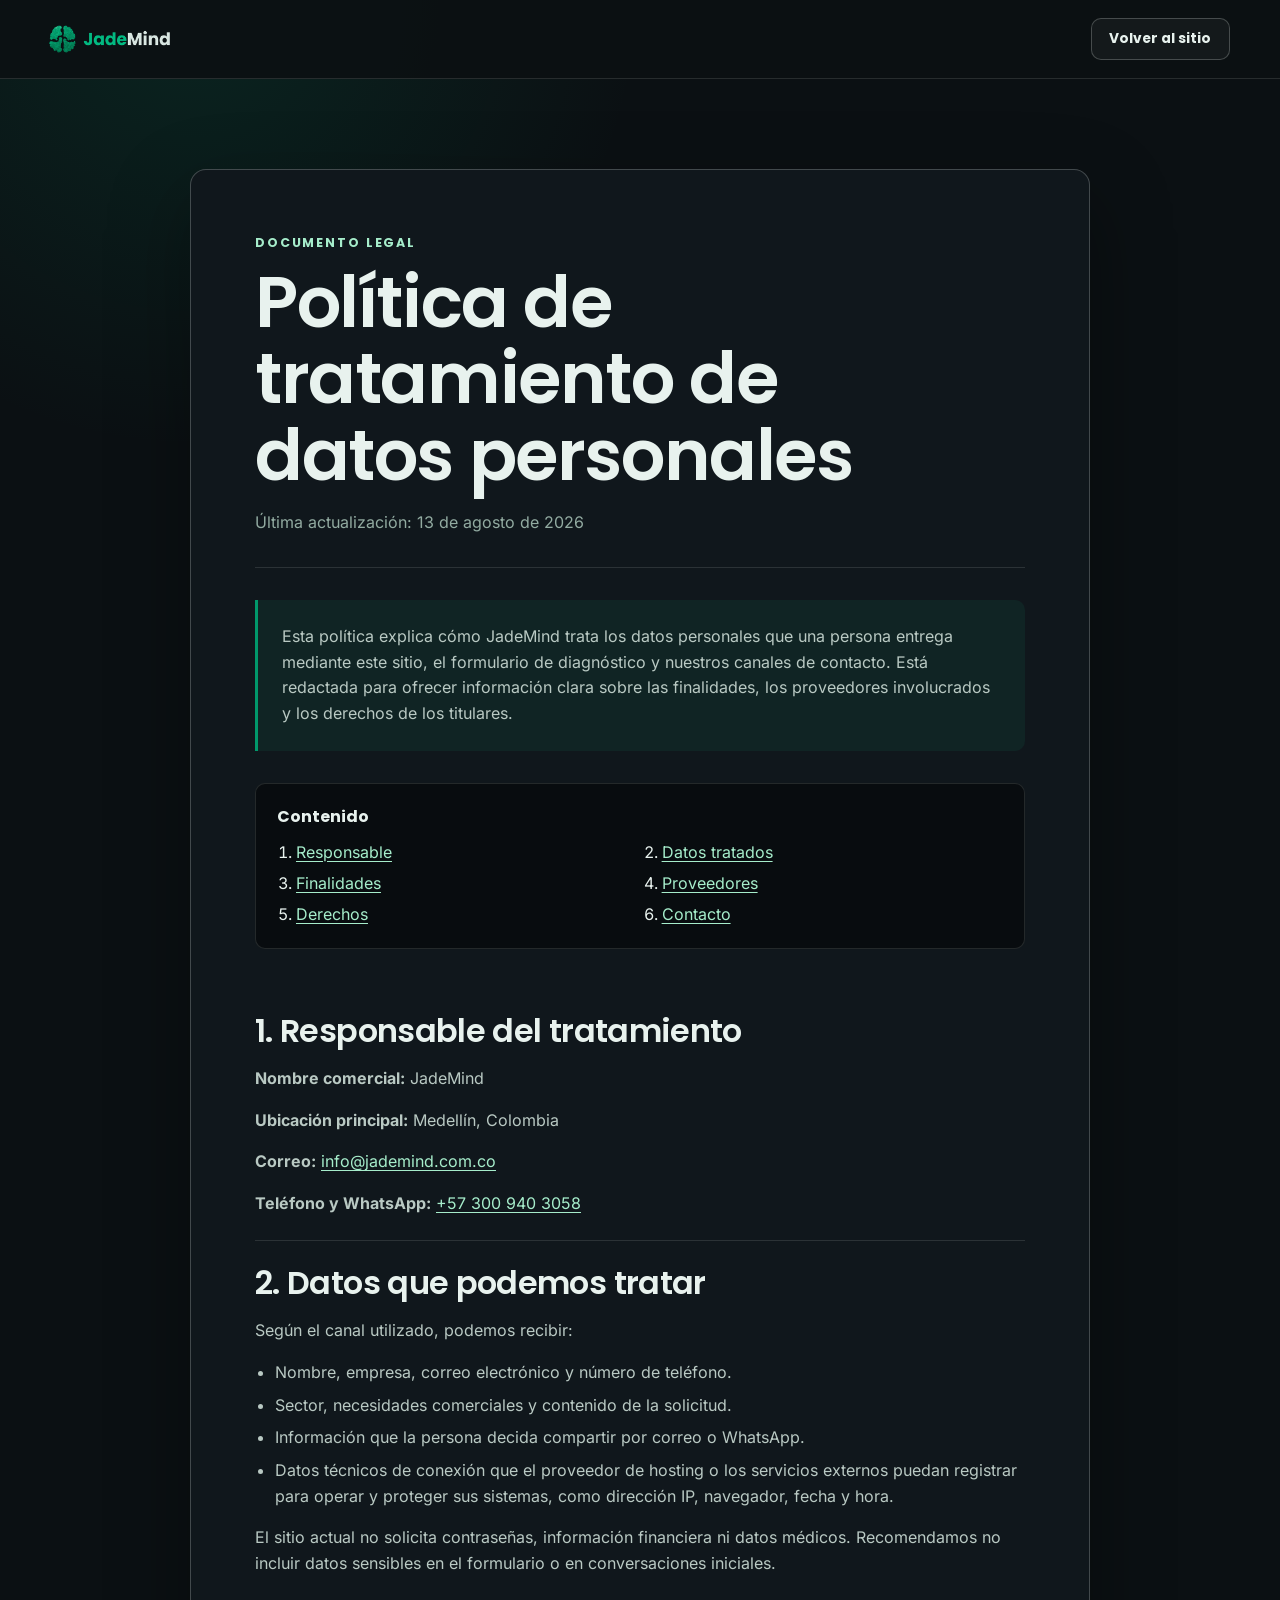
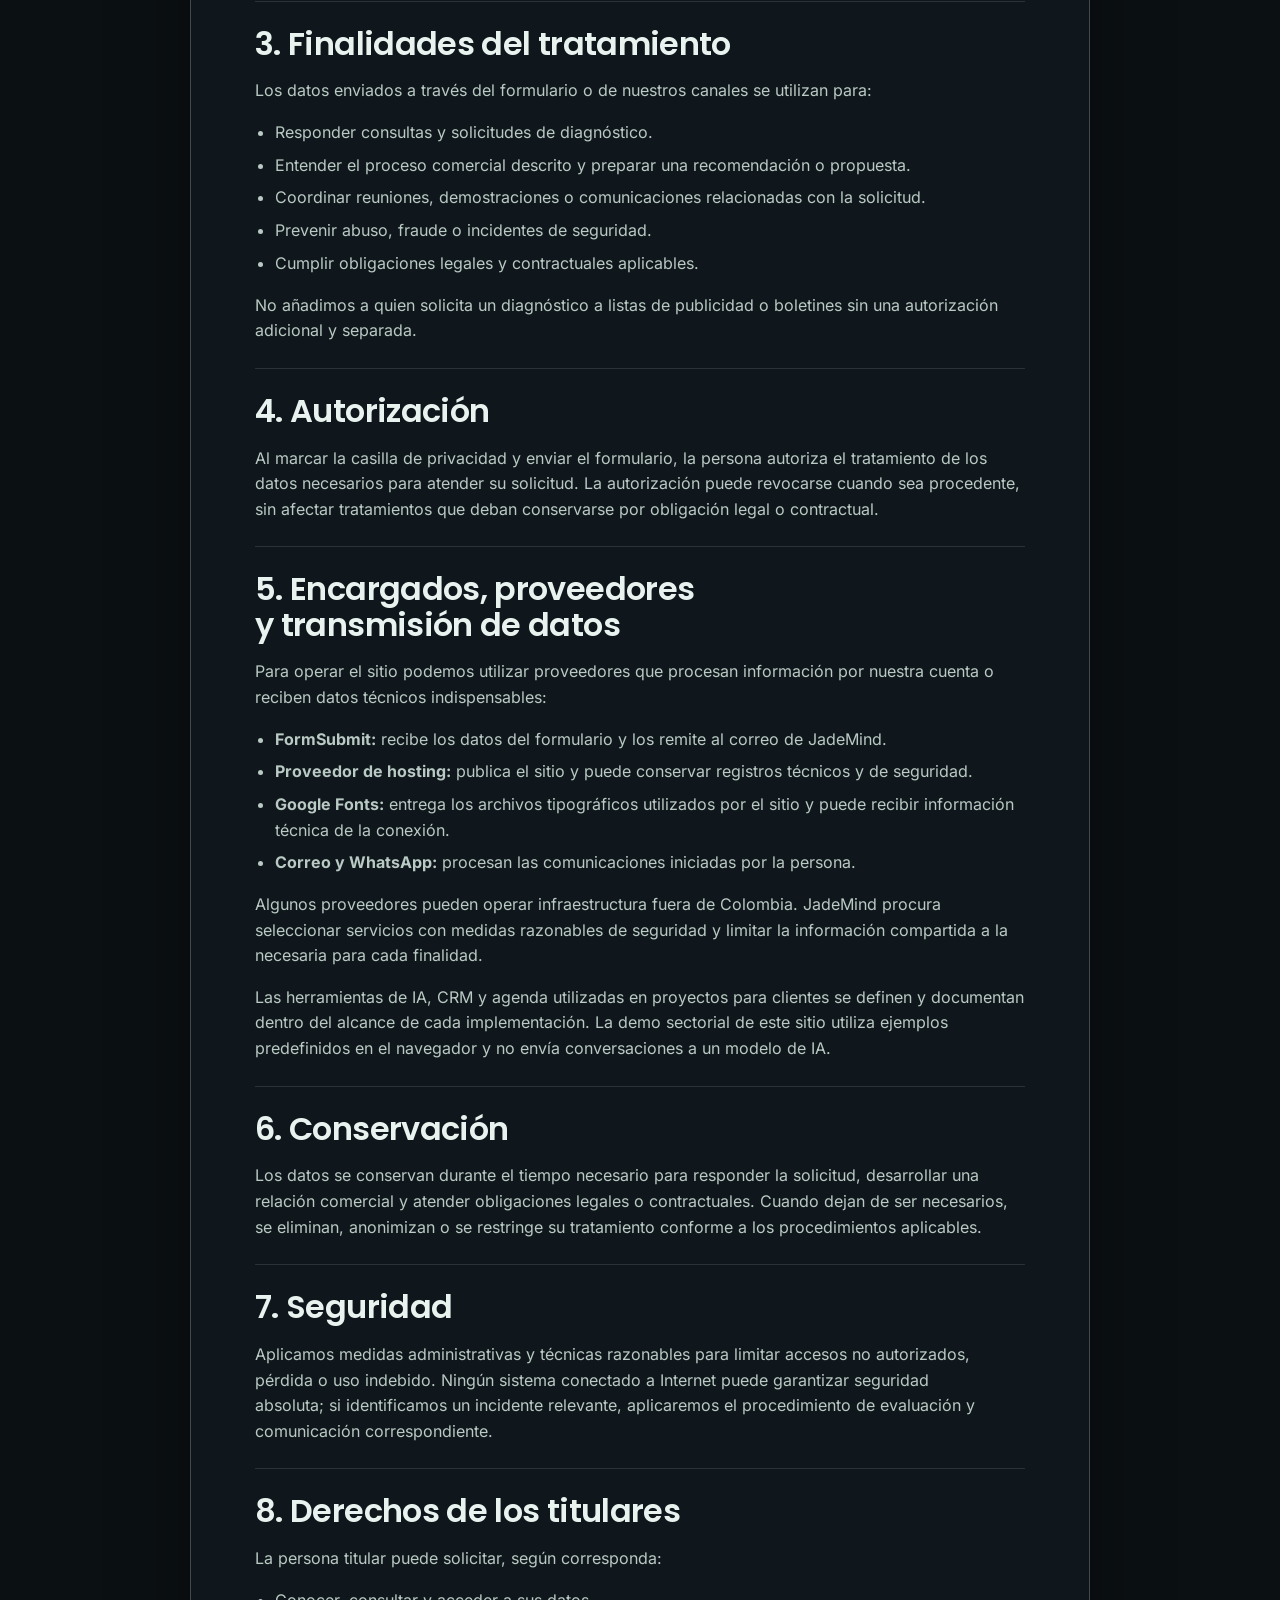
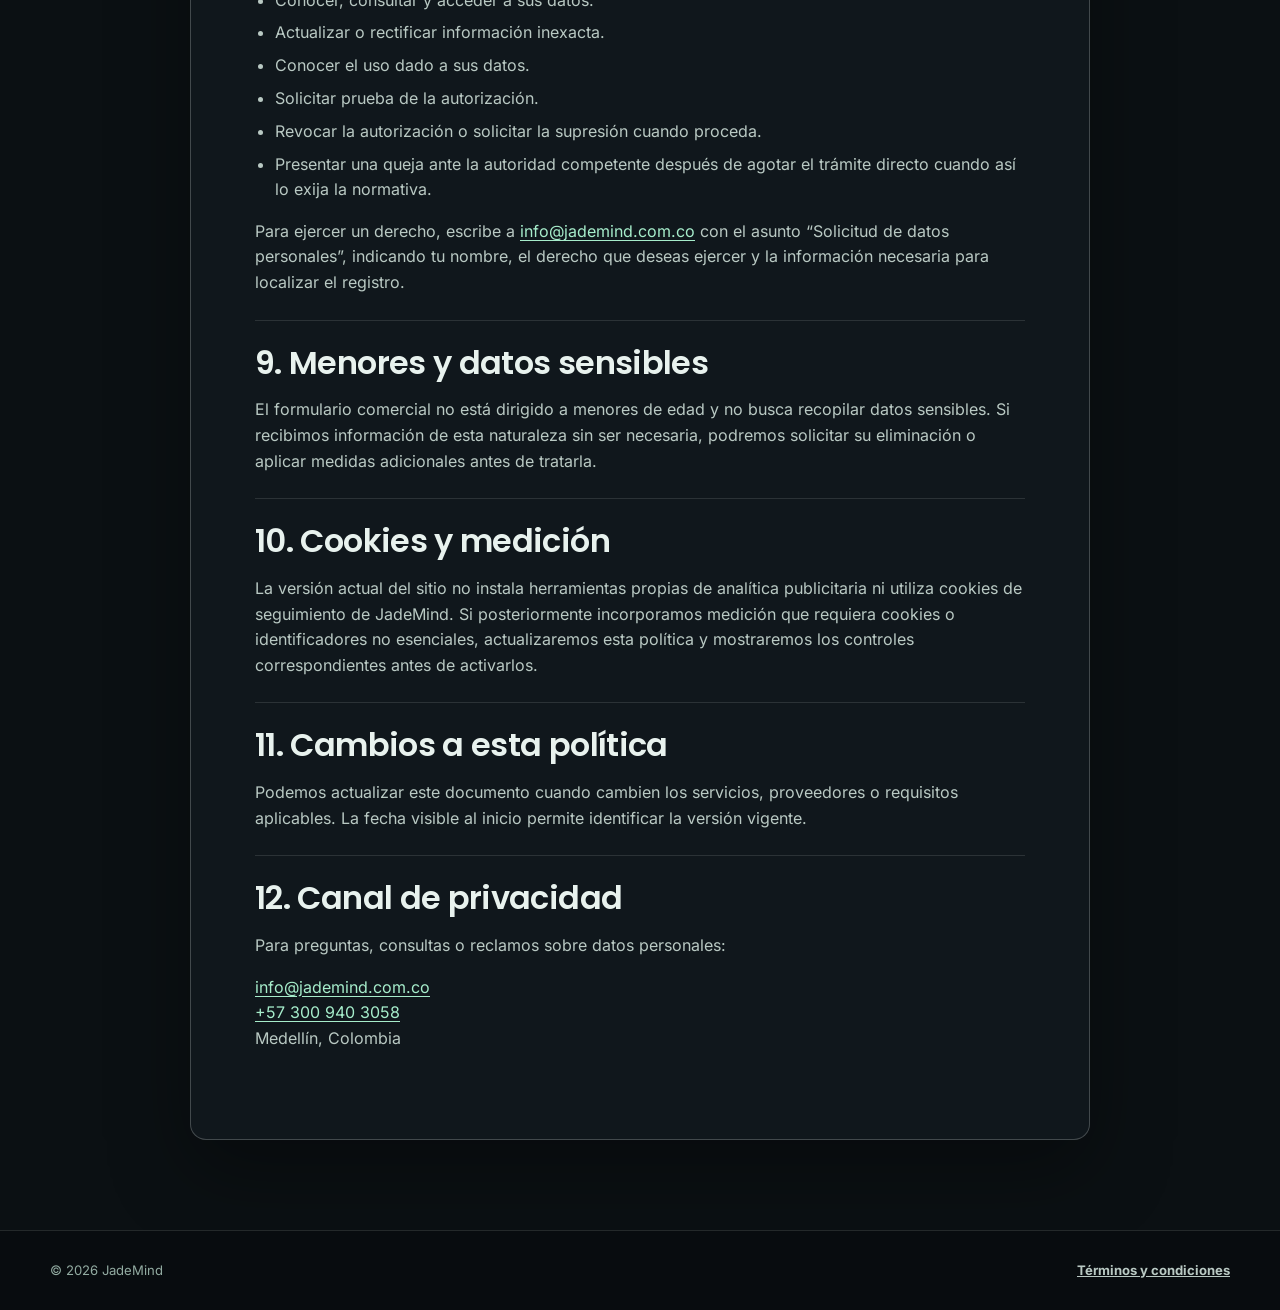
==== commit e3e485b7: "style: paleta, tipografia y esquinas del crm de jademind - colores: fondo ink azulado (#0b1013), tar" ====
--- a/politicas-de-privacidad.html
+++ b/politicas-de-privacidad.html
@@ -6,13 +6,10 @@
   <title>Política de tratamiento de datos personales | JadeMind</title>
   <meta name="description" content="Conoce cómo JadeMind recopila, utiliza y protege los datos personales enviados a través de su sitio web y canales de contacto.">
   <meta name="robots" content="index,follow">
-  <meta name="theme-color" content="#07110d">
+  <meta name="theme-color" content="#0b1013">
   <link rel="canonical" href="https://jademind.com.co/politicas-de-privacidad.html">
   <link rel="icon" type="image/png" sizes="192x192" href="visual/jademind-icono-192.png">
-  <link rel="preconnect" href="https://fonts.googleapis.com">
-  <link rel="preconnect" href="https://fonts.gstatic.com" crossorigin>
-  <link href="https://fonts.googleapis.com/css2?family=Inter+Tight:wght@400;500;600;700&family=Space+Grotesk:wght@500;600;700&display=swap" rel="stylesheet">
-  <link rel="stylesheet" href="styles_v22.css?v=40">
+  <link rel="stylesheet" href="styles_v22.css?v=41">
 </head>
 <body class="legal-page">
   <a class="skip-link" href="#contenido">Saltar al contenido</a>
--- a/styles_v22.css
+++ b/styles_v22.css
@@ -1,3 +1,40 @@
+/* Tipografía del CRM de JadeMind (Poppins títulos + Inter cuerpo), servida desde el propio sitio */
+@font-face {
+  font-family: "Poppins";
+  font-style: normal;
+  font-weight: 500;
+  font-display: swap;
+  src: url("assets/fonts/poppins-500.woff2") format("woff2");
+}
+@font-face {
+  font-family: "Poppins";
+  font-style: normal;
+  font-weight: 600;
+  font-display: swap;
+  src: url("assets/fonts/poppins-600.woff2") format("woff2");
+}
+@font-face {
+  font-family: "Poppins";
+  font-style: normal;
+  font-weight: 700;
+  font-display: swap;
+  src: url("assets/fonts/poppins-700.woff2") format("woff2");
+}
+@font-face {
+  font-family: "Poppins";
+  font-style: normal;
+  font-weight: 800;
+  font-display: swap;
+  src: url("assets/fonts/poppins-800.woff2") format("woff2");
+}
+@font-face {
+  font-family: "Inter";
+  font-style: normal;
+  font-weight: 100 900;
+  font-display: swap;
+  src: url("assets/fonts/inter-var.woff2") format("woff2");
+}
+
 /* JadeMind — sistema visual 2026 */
 *,
 *::before,
@@ -6,33 +43,33 @@
 }
 
 :root {
-  --bg: #07110d;
-  --bg-deep: #040b08;
-  --surface: #0d1c15;
-  --surface-2: #12271d;
-  --surface-3: #173325;
-  --surface-soft: #eaf5ee;
-  --line: rgba(229, 248, 237, 0.12);
-  --line-strong: rgba(229, 248, 237, 0.23);
-  --text: #f4fbf7;
-  --text-soft: #b9c9c0;
-  --text-muted: #8fa399;
-  --ink: #0a1c13;
-  --ink-soft: #42574b;
-  --accent: #55e49b;
-  --accent-soft: #9af0c2;
-  --accent-strong: #0f7646;
-  --accent-hover: #0b633a;
+  --bg: #0b1013;
+  --bg-deep: #080c0f;
+  --surface: #11181d;
+  --surface-2: #192229;
+  --surface-3: #202c35;
+  --surface-soft: #eff5f3;
+  --line: rgba(232, 242, 238, 0.12);
+  --line-strong: rgba(232, 242, 238, 0.23);
+  --text: #e8f2ee;
+  --text-soft: #b9c9c3;
+  --text-muted: #92aba1;
+  --ink: #141d24;
+  --ink-soft: #5e6f78;
+  --accent: #10d18a;
+  --accent-soft: #a6edcb;
+  --accent-strong: #01986b;
+  --accent-hover: #03774f;
   --danger: #ffb4b4;
-  --success: #a7f3c7;
+  --success: #a5f5da;
   --shadow-sm: 0 12px 30px rgba(0, 0, 0, 0.18);
   --shadow-lg: 0 30px 80px rgba(0, 0, 0, 0.34);
-  --radius-sm: 10px;
-  --radius-md: 16px;
-  --radius-lg: 24px;
-  --radius-xl: 32px;
-  --font-display: "Space Grotesk", system-ui, sans-serif;
-  --font-body: "Inter Tight", system-ui, sans-serif;
+  --radius-sm: 8px;
+  --radius-md: 10px;
+  --radius-lg: 12px;
+  --radius-xl: 16px;
+  --font-display: "Poppins", system-ui, sans-serif;
+  --font-body: "Inter", system-ui, sans-serif;
   --container: 1180px;
 }
 
@@ -47,9 +84,9 @@
   margin: 0;
   overflow-x: hidden;
   background:
-    radial-gradient(circle at 12% 8%, rgba(32, 168, 96, 0.17), transparent 32rem),
-    radial-gradient(circle at 88% 22%, rgba(45, 110, 84, 0.15), transparent 28rem),
-    linear-gradient(rgba(7, 17, 13, 0.91), rgba(7, 17, 13, 0.97)),
+    radial-gradient(circle at 12% 8%, rgba(1, 152, 107, 0.17), transparent 32rem),
+    radial-gradient(circle at 88% 22%, rgba(16, 140, 98, 0.15), transparent 28rem),
+    linear-gradient(rgba(11, 16, 19, 0.91), rgba(11, 16, 19, 0.97)),
     var(--bg);
   color: var(--text);
   font-family: var(--font-body);
@@ -106,21 +143,23 @@
 h3 {
   color: var(--text);
   font-family: var(--font-display);
-  letter-spacing: -0.035em;
+  font-weight: 600;
+  /* Poppins es más ancha que Space Grotesk: con -0.035em y 700 los títulos quedaban pesados */
+  letter-spacing: -0.02em;
 }
 
 h1 {
   max-width: 16ch;
   margin-bottom: 1.5rem;
   font-size: clamp(2.4rem, 4.7vw, 4.4rem);
-  line-height: 1.02;
+  line-height: 1.08;
   text-wrap: balance;
 }
 
 h2 {
   margin-bottom: 1.1rem;
   font-size: clamp(2.05rem, 4.1vw, 3.65rem);
-  line-height: 1.05;
+  line-height: 1.1;
   text-wrap: balance;
 }
 
@@ -222,7 +261,7 @@
   gap: 0.45rem;
   padding: 0.82rem 1.35rem;
   border: 1px solid transparent;
-  border-radius: 999px;
+  border-radius: 10px;
   cursor: pointer;
   font-family: var(--font-display);
   font-size: 0.94rem;
@@ -240,7 +279,7 @@
 .btn-primary {
   background: var(--accent-strong);
   color: #fff;
-  box-shadow: 0 10px 25px rgba(15, 118, 70, 0.28);
+  box-shadow: 0 10px 25px rgba(1, 152, 107, 0.28);
 }
 
 .btn-primary:hover {
@@ -254,8 +293,8 @@
 }
 
 .btn-secondary:hover {
-  border-color: rgba(85, 228, 155, 0.55);
-  background: rgba(85, 228, 155, 0.08);
+  border-color: rgba(16, 209, 138, 0.55);
+  background: rgba(16, 209, 138, 0.08);
 }
 
 .btn-small {
@@ -286,14 +325,14 @@
   top: 0;
   z-index: 100;
   border-bottom: 1px solid transparent;
-  background: rgba(7, 17, 13, 0.79);
+  background: rgba(11, 16, 19, 0.79);
   backdrop-filter: blur(18px);
   transition: border-color 0.2s ease, background-color 0.2s ease;
 }
 
 .site-header.is-scrolled {
   border-color: var(--line);
-  background: rgba(7, 17, 13, 0.94);
+  background: rgba(11, 16, 19, 0.94);
 }
 
 .nav {
@@ -386,7 +425,7 @@
   top: 7rem;
   width: 38rem;
   height: 38rem;
-  border: 1px solid rgba(85, 228, 155, 0.11);
+  border: 1px solid rgba(16, 209, 138, 0.11);
   border-radius: 50%;
   pointer-events: none;
 }
@@ -409,9 +448,9 @@
   align-items: center;
   gap: 0.6rem;
   padding: 0.4rem 0.9rem 0.4rem 0.75rem;
-  border: 1px solid rgba(85, 228, 155, 0.22);
+  border: 1px solid rgba(16, 209, 138, 0.22);
   border-radius: 999px;
-  background: rgba(85, 228, 155, 0.07);
+  background: rgba(16, 209, 138, 0.07);
   -webkit-backdrop-filter: blur(12px);
   backdrop-filter: blur(12px);
 }
@@ -422,7 +461,7 @@
   height: 8px;
   border-radius: 50%;
   background: var(--accent);
-  box-shadow: 0 0 10px var(--accent), 0 0 20px rgba(85, 228, 155, 0.5);
+  box-shadow: 0 0 10px var(--accent), 0 0 20px rgba(16, 209, 138, 0.5);
   animation: status-blink 1.6s ease-in-out infinite;
 }
 
@@ -453,7 +492,7 @@
   z-index: -1;
   pointer-events: none;
   /* closest-side: el degradado llega a transparente justo en los bordes de la caja, sin cortes visibles */
-  background: radial-gradient(closest-side, rgba(7, 17, 13, 0.82) 0%, rgba(7, 17, 13, 0.62) 45%, rgba(7, 17, 13, 0.25) 75%, rgba(7, 17, 13, 0) 100%);
+  background: radial-gradient(closest-side, rgba(11, 16, 19, 0.82) 0%, rgba(11, 16, 19, 0.62) 45%, rgba(11, 16, 19, 0.25) 75%, rgba(11, 16, 19, 0) 100%);
 }
 
 .hero h1 span {
@@ -508,7 +547,7 @@
   overflow: hidden;
   border: 1px solid var(--line-strong);
   border-radius: var(--radius-xl);
-  background: linear-gradient(155deg, rgba(23, 51, 37, 0.96), rgba(8, 20, 14, 0.98));
+  background: linear-gradient(155deg, rgba(32, 44, 53, 0.96), rgba(10, 14, 18, 0.98));
   box-shadow: var(--shadow-lg), inset 0 1px rgba(255, 255, 255, 0.05);
 }
 
@@ -552,12 +591,12 @@
   width: 42px;
   height: 42px;
   place-items: center;
-  border-radius: 13px;
-  background: linear-gradient(145deg, var(--accent), #148e56);
+  border-radius: 10px;
+  background: linear-gradient(145deg, var(--accent), #01986b);
   color: var(--ink);
   font-family: var(--font-display);
   font-weight: 800;
-  box-shadow: 0 8px 20px rgba(85, 228, 155, 0.2);
+  box-shadow: 0 8px 20px rgba(16, 209, 138, 0.2);
 }
 
 .agent-identity > div {
@@ -585,16 +624,16 @@
   height: 7px;
   border-radius: 50%;
   background: var(--accent);
-  box-shadow: 0 0 0 4px rgba(85, 228, 155, 0.1);
+  box-shadow: 0 0 0 4px rgba(16, 209, 138, 0.1);
 }
 
 .demo-badge {
   display: inline-flex;
   width: fit-content;
   padding: 0.3rem 0.58rem;
-  border: 1px solid rgba(85, 228, 155, 0.25);
+  border: 1px solid rgba(16, 209, 138, 0.25);
   border-radius: 999px;
-  background: rgba(85, 228, 155, 0.08);
+  background: rgba(16, 209, 138, 0.08);
   color: var(--accent-soft);
   font-size: 0.68rem;
   font-weight: 700;
@@ -637,9 +676,9 @@
 
 .lead-card {
   padding: 1rem;
-  border: 1px solid rgba(85, 228, 155, 0.2);
+  border: 1px solid rgba(16, 209, 138, 0.2);
   border-radius: var(--radius-md);
-  background: rgba(85, 228, 155, 0.07);
+  background: rgba(16, 209, 138, 0.07);
 }
 
 .lead-card > div:first-child {
@@ -690,7 +729,7 @@
 /* Compatibilidad */
 .compatibility {
   border-block: 1px solid var(--line);
-  background: rgba(4, 11, 8, 0.55);
+  background: rgba(8, 12, 15, 0.55);
 }
 
 .compatibility-inner {
@@ -768,7 +807,7 @@
   width: min(80vw, 900px);
   aspect-ratio: 1;
   border-radius: 50%;
-  background: radial-gradient(closest-side, rgba(85, 228, 155, 0.09), rgba(85, 228, 155, 0.03) 55%, transparent);
+  background: radial-gradient(closest-side, rgba(16, 209, 138, 0.09), rgba(16, 209, 138, 0.03) 55%, transparent);
   transform: translate(-50%, -50%);
 }
 
@@ -788,7 +827,7 @@
   width: 100%;
   height: auto;
   opacity: 0.14;
-  filter: blur(0.3px) saturate(1.1) drop-shadow(0 0 10px rgba(85, 228, 155, 0.25));
+  filter: blur(0.3px) saturate(1.1) drop-shadow(0 0 10px rgba(16, 209, 138, 0.25));
   -webkit-mask-image: radial-gradient(closest-side, #000 68%, rgba(0, 0, 0, 0.6) 88%, transparent 100%);
   mask-image: radial-gradient(closest-side, #000 68%, rgba(0, 0, 0, 0.6) 88%, transparent 100%);
   animation: brand-breathe 10s ease-in-out infinite;
@@ -822,7 +861,7 @@
 }
 
 .problem-section .eyebrow {
-  color: #0b633a;
+  color: #03774f;
 }
 
 .problem-section .section-heading > p:last-child {
@@ -841,12 +880,12 @@
   border: 1px solid rgba(255, 255, 255, 0.7);
   border-radius: var(--radius-lg);
   /* Glassmorphism claro: deja ver el isotipo desenfocado detrás */
-  background: linear-gradient(160deg, rgba(255, 255, 255, 0.72), rgba(234, 245, 238, 0.5));
+  background: linear-gradient(160deg, rgba(255, 255, 255, 0.72), rgba(239, 245, 243, 0.5));
   -webkit-backdrop-filter: blur(8px) saturate(140%);
   backdrop-filter: blur(8px) saturate(140%);
   box-shadow:
-    0 12px 30px rgba(10, 28, 19, 0.07),
-    0 0 0 1px rgba(10, 28, 19, 0.06),
+    0 12px 30px rgba(20, 29, 36, 0.07),
+    0 0 0 1px rgba(20, 29, 36, 0.06),
     inset 0 1px 0 rgba(255, 255, 255, 0.9);
 }
 
@@ -859,7 +898,7 @@
 .problem-card > span {
   display: inline-flex;
   margin-bottom: 4.25rem;
-  color: #0b633a;
+  color: #03774f;
   font-family: var(--font-display);
   font-size: 0.78rem;
   font-weight: 700;
@@ -878,7 +917,7 @@
   overflow: hidden;
   border-block: 1px solid var(--line);
   background:
-    radial-gradient(52rem 32rem at 68% 45%, rgba(85, 228, 155, 0.08), transparent 70%),
+    radial-gradient(52rem 32rem at 68% 45%, rgba(16, 209, 138, 0.08), transparent 70%),
     var(--bg-deep);
 }
 
@@ -888,8 +927,8 @@
   inset: 0;
   pointer-events: none;
   background-image:
-    linear-gradient(rgba(85, 228, 155, 0.05) 1px, transparent 1px),
-    linear-gradient(90deg, rgba(85, 228, 155, 0.05) 1px, transparent 1px);
+    linear-gradient(rgba(16, 209, 138, 0.05) 1px, transparent 1px),
+    linear-gradient(90deg, rgba(16, 209, 138, 0.05) 1px, transparent 1px);
   background-size: 48px 48px;
   -webkit-mask-image: radial-gradient(ellipse at 55% 45%, #000 15%, transparent 72%);
   mask-image: radial-gradient(ellipse at 55% 45%, #000 15%, transparent 72%);
@@ -930,9 +969,9 @@
   width: 100%;
   padding: 0.75rem 1rem;
   overflow: hidden;
-  border: 1px solid rgba(229, 248, 237, 0.08);
+  border: 1px solid rgba(232, 242, 238, 0.08);
   border-radius: var(--radius-md);
-  background: rgba(13, 28, 21, 0.5);
+  background: rgba(17, 24, 29, 0.5);
   color: var(--text-soft);
   cursor: pointer;
   text-align: left;
@@ -940,13 +979,13 @@
 }
 
 .circuit-step:hover {
-  border-color: rgba(229, 248, 237, 0.2);
+  border-color: rgba(232, 242, 238, 0.2);
   color: var(--text);
 }
 
 .circuit-step.is-active {
-  border-color: rgba(85, 228, 155, 0.38);
-  background: linear-gradient(90deg, rgba(85, 228, 155, 0.13), rgba(13, 28, 21, 0.65));
+  border-color: rgba(16, 209, 138, 0.38);
+  background: linear-gradient(90deg, rgba(16, 209, 138, 0.13), rgba(17, 24, 29, 0.65));
   color: var(--text);
 }
 
@@ -955,9 +994,9 @@
   width: 40px;
   height: 40px;
   place-items: center;
-  border: 1px solid rgba(85, 228, 155, 0.2);
-  border-radius: 12px;
-  background: rgba(13, 28, 21, 0.85);
+  border: 1px solid rgba(16, 209, 138, 0.2);
+  border-radius: 10px;
+  background: rgba(17, 24, 29, 0.85);
   color: var(--accent);
   transition: background-color 0.3s ease, color 0.3s ease, box-shadow 0.3s ease;
 }
@@ -966,7 +1005,7 @@
   border-color: var(--accent);
   background: var(--accent);
   color: var(--ink);
-  box-shadow: 0 0 18px rgba(85, 228, 155, 0.45);
+  box-shadow: 0 0 18px rgba(16, 209, 138, 0.45);
 }
 
 .step-head {
@@ -1000,7 +1039,7 @@
   position: absolute;
   inset: auto 0 0;
   height: 2px;
-  background: rgba(229, 248, 237, 0.06);
+  background: rgba(232, 242, 238, 0.06);
   opacity: 0;
 }
 
@@ -1039,7 +1078,7 @@
   padding: 1.4rem 1.5rem;
   border: 1px solid var(--line);
   border-radius: var(--radius-lg);
-  background: rgba(13, 28, 21, 0.55);
+  background: rgba(17, 24, 29, 0.55);
   -webkit-backdrop-filter: blur(12px);
   backdrop-filter: blur(12px);
 }
@@ -1117,12 +1156,12 @@
   flex: 1;
   flex-direction: column;
   overflow: hidden;
-  border: 1px solid rgba(85, 228, 155, 0.22);
+  border: 1px solid rgba(16, 209, 138, 0.22);
   border-radius: var(--radius-xl);
-  background: linear-gradient(160deg, rgba(23, 51, 37, 0.6), rgba(6, 14, 10, 0.9));
+  background: linear-gradient(160deg, rgba(32, 44, 53, 0.6), rgba(7, 10, 13, 0.9));
   -webkit-backdrop-filter: blur(12px);
   backdrop-filter: blur(12px);
-  box-shadow: var(--shadow-lg), 0 0 90px rgba(85, 228, 155, 0.07), inset 0 1px rgba(255, 255, 255, 0.05);
+  box-shadow: var(--shadow-lg), 0 0 90px rgba(16, 209, 138, 0.07), inset 0 1px rgba(255, 255, 255, 0.05);
 }
 
 .console::before {
@@ -1130,7 +1169,7 @@
   position: absolute;
   inset: 0 0 auto;
   height: 1px;
-  background: linear-gradient(90deg, transparent, rgba(85, 228, 155, 0.6), transparent);
+  background: linear-gradient(90deg, transparent, rgba(16, 209, 138, 0.6), transparent);
 }
 
 .console-bar {
@@ -1154,7 +1193,7 @@
   width: 10px;
   height: 10px;
   border-radius: 50%;
-  background: rgba(229, 248, 237, 0.14);
+  background: rgba(232, 242, 238, 0.14);
 }
 
 .console-title {
@@ -1210,8 +1249,8 @@
 }
 
 .console-toggle:hover {
-  border-color: rgba(85, 228, 155, 0.6);
-  background: rgba(85, 228, 155, 0.1);
+  border-color: rgba(16, 209, 138, 0.6);
+  background: rgba(16, 209, 138, 0.1);
 }
 
 .console-toggle svg {
@@ -1246,7 +1285,7 @@
   padding: 0.75rem 1.1rem;
   overflow: hidden;
   border-top: 1px solid var(--line);
-  background: rgba(4, 11, 8, 0.65);
+  background: rgba(8, 12, 15, 0.65);
   color: var(--text-muted);
   font-family: var(--font-mono);
   font-size: 0.76rem;
@@ -1344,9 +1383,9 @@
   align-items: center;
   gap: 0.8rem;
   padding: 0.8rem 1rem;
-  border: 1px solid rgba(85, 228, 155, 0.28);
-  border-radius: 16px;
-  background: rgba(85, 228, 155, 0.08);
+  border: 1px solid rgba(16, 209, 138, 0.28);
+  border-radius: 12px;
+  background: rgba(16, 209, 138, 0.08);
 }
 
 .row-card > div {
@@ -1361,7 +1400,7 @@
   flex: 0 0 auto;
   place-items: center;
   border-radius: 50%;
-  background: linear-gradient(145deg, #2c7a55, #15432e);
+  background: linear-gradient(145deg, #119569, #212e37);
   color: #fff;
   font-family: var(--font-display);
   font-size: 0.78rem;
@@ -1371,7 +1410,7 @@
 .avatar.is-check {
   background: var(--accent);
   color: var(--ink);
-  box-shadow: 0 0 16px rgba(85, 228, 155, 0.45);
+  box-shadow: 0 0 16px rgba(16, 209, 138, 0.45);
 }
 
 .avatar svg {
@@ -1383,7 +1422,7 @@
   flex: 0 0 auto;
   padding: 0.25rem 0.6rem;
   border-radius: 999px;
-  background: rgba(85, 228, 155, 0.14);
+  background: rgba(16, 209, 138, 0.14);
   color: var(--accent-soft);
   font-size: 0.68rem;
   font-weight: 700;
@@ -1415,7 +1454,7 @@
   gap: 0.7rem;
   padding: 0.6rem 0.8rem;
   border: 1px solid var(--line);
-  border-radius: 14px;
+  border-radius: 10px;
   background: rgba(255, 255, 255, 0.035);
 }
 
@@ -1430,7 +1469,7 @@
   flex: 0 0 auto;
   place-items: center;
   border-radius: 10px;
-  background: rgba(85, 228, 155, 0.1);
+  background: rgba(16, 209, 138, 0.1);
   color: var(--accent);
 }
 
@@ -1447,7 +1486,7 @@
 
 .wire {
   fill: none;
-  stroke: rgba(85, 228, 155, 0.22);
+  stroke: rgba(16, 209, 138, 0.22);
   stroke-dasharray: 3 5;
   stroke-width: 1.5;
 }
@@ -1460,7 +1499,7 @@
   stroke-linecap: round;
   stroke-width: 3;
   opacity: 0;
-  filter: drop-shadow(0 0 4px rgba(85, 228, 155, 0.9));
+  filter: drop-shadow(0 0 4px rgba(16, 209, 138, 0.9));
 }
 
 .scene-captar.is-active .packet {
@@ -1490,18 +1529,18 @@
   height: 66px;
   place-items: center;
   border-radius: 20px;
-  background: linear-gradient(145deg, var(--accent), #1fae6b);
+  background: linear-gradient(145deg, var(--accent), #02bb83);
   color: var(--ink);
   font-family: var(--font-display);
   font-size: 1.6rem;
   font-weight: 800;
-  box-shadow: 0 0 34px rgba(85, 228, 155, 0.45);
+  box-shadow: 0 0 34px rgba(16, 209, 138, 0.45);
 }
 
 .hub-ring {
   position: absolute;
   inset: 0;
-  border: 1px solid rgba(85, 228, 155, 0.5);
+  border: 1px solid rgba(16, 209, 138, 0.5);
   border-radius: 26px;
   opacity: 0;
 }
@@ -1560,7 +1599,7 @@
 .chip.is-source {
   align-self: flex-end;
   margin-top: -0.25rem;
-  border-color: rgba(85, 228, 155, 0.28);
+  border-color: rgba(16, 209, 138, 0.28);
   color: var(--accent-soft);
 }
 
@@ -1597,7 +1636,7 @@
   margin-top: -0.7rem;
   overflow: hidden;
   border-radius: 15px;
-  background: rgba(15, 118, 70, 0.55);
+  background: rgba(1, 152, 107, 0.55);
   opacity: 0;
 }
 
@@ -1655,7 +1694,7 @@
 
 .score-track {
   fill: none;
-  stroke: rgba(229, 248, 237, 0.08);
+  stroke: rgba(232, 242, 238, 0.08);
   stroke-width: 9;
 }
 
@@ -1666,7 +1705,7 @@
   stroke-dashoffset: 13;
   stroke-linecap: round;
   stroke-width: 9;
-  filter: drop-shadow(0 0 6px rgba(85, 228, 155, 0.55));
+  filter: drop-shadow(0 0 6px rgba(16, 209, 138, 0.55));
 }
 
 .scene-calificar.is-active .score-fill {
@@ -1695,7 +1734,7 @@
 .score-tag {
   padding: 0.3rem 0.75rem;
   border-radius: 999px;
-  background: rgba(85, 228, 155, 0.14);
+  background: rgba(16, 209, 138, 0.14);
   color: var(--accent-soft);
   font-size: 0.7rem;
   font-weight: 700;
@@ -1716,7 +1755,7 @@
   gap: 0.1rem 0.8rem;
   padding: 0.6rem 0.85rem;
   border: 1px solid var(--line);
-  border-radius: 12px;
+  border-radius: 10px;
   background: rgba(255, 255, 255, 0.03);
 }
 
@@ -1745,7 +1784,7 @@
   grid-row: 1 / span 2;
   place-items: center;
   border-radius: 50%;
-  background: rgba(85, 228, 155, 0.16);
+  background: rgba(16, 209, 138, 0.16);
   color: var(--accent);
 }
 
@@ -1780,7 +1819,7 @@
 .cal {
   padding: 0.9rem;
   border: 1px solid var(--line);
-  border-radius: 16px;
+  border-radius: 12px;
   background: rgba(255, 255, 255, 0.03);
 }
 
@@ -1810,9 +1849,9 @@
   display: grid;
   height: 30px;
   place-items: center;
-  border: 1px solid rgba(85, 228, 155, 0.18);
+  border: 1px solid rgba(16, 209, 138, 0.18);
   border-radius: 8px;
-  background: rgba(85, 228, 155, 0.05);
+  background: rgba(16, 209, 138, 0.05);
   color: var(--text-muted);
   font-family: var(--font-mono);
   font-size: 0.66rem;
@@ -1820,7 +1859,7 @@
 
 .slot.busy {
   border-color: transparent;
-  background: repeating-linear-gradient(135deg, rgba(229, 248, 237, 0.06) 0 6px, transparent 6px 12px);
+  background: repeating-linear-gradient(135deg, rgba(232, 242, 238, 0.06) 0 6px, transparent 6px 12px);
   color: transparent;
 }
 
@@ -1829,7 +1868,7 @@
   background: var(--accent);
   color: var(--ink);
   font-weight: 700;
-  box-shadow: 0 0 18px rgba(85, 228, 155, 0.5);
+  box-shadow: 0 0 18px rgba(16, 209, 138, 0.5);
 }
 
 .scene-convertir.is-active .slot {
@@ -1842,8 +1881,8 @@
 
 @keyframes slot-pick {
   0%, 30% {
-    border-color: rgba(85, 228, 155, 0.18);
-    background: rgba(85, 228, 155, 0.05);
+    border-color: rgba(16, 209, 138, 0.18);
+    background: rgba(16, 209, 138, 0.05);
     color: var(--text-muted);
     box-shadow: none;
   }
@@ -1860,7 +1899,7 @@
 .crm {
   overflow: hidden;
   border: 1px solid var(--line);
-  border-radius: 16px;
+  border-radius: 12px;
   background: rgba(255, 255, 255, 0.03);
 }
 
@@ -1896,7 +1935,7 @@
 .sync-spin {
   width: 12px;
   height: 12px;
-  border: 2px solid rgba(85, 228, 155, 0.25);
+  border: 2px solid rgba(16, 209, 138, 0.25);
   border-top-color: var(--accent);
   border-radius: 50%;
   animation: sync-spin 0.7s linear infinite;
@@ -1961,14 +2000,14 @@
   justify-self: start;
   padding: 0.15rem 0.5rem;
   border-radius: 999px;
-  background: rgba(229, 248, 237, 0.07);
+  background: rgba(232, 242, 238, 0.07);
   color: var(--text-soft);
   font-size: 0.68rem;
   font-weight: 700;
 }
 
 .pill.ok {
-  background: rgba(85, 228, 155, 0.16);
+  background: rgba(16, 209, 138, 0.16);
   color: var(--accent-soft);
 }
 
@@ -1977,14 +2016,14 @@
 }
 
 @keyframes row-flash {
-  from { background: rgba(85, 228, 155, 0.2); }
+  from { background: rgba(16, 209, 138, 0.2); }
 }
 
 .summary {
   padding: 0.9rem 1rem;
-  border: 1px solid rgba(85, 228, 155, 0.25);
-  border-radius: 16px;
-  background: rgba(85, 228, 155, 0.06);
+  border: 1px solid rgba(16, 209, 138, 0.25);
+  border-radius: 12px;
+  background: rgba(16, 209, 138, 0.06);
 }
 
 .summary p {
@@ -2164,150 +2203,6 @@
   }
 }
 
-/* Demo sectorial */
-.demo-section {
-  background: linear-gradient(180deg, var(--bg-deep), var(--bg));
-}
-
-.sector-tabs {
-  display: flex;
-  width: fit-content;
-  max-width: 100%;
-  padding: 0.35rem;
-  margin: 0 auto 1.25rem;
-  overflow-x: auto;
-  border: 1px solid var(--line);
-  border-radius: 999px;
-  background: var(--surface);
-  scrollbar-width: thin;
-}
-
-.sector-tabs button {
-  min-height: 44px;
-  padding: 0.65rem 1rem;
-  border: 0;
-  border-radius: 999px;
-  background: transparent;
-  color: var(--text-soft);
-  cursor: pointer;
-  font-size: 0.88rem;
-  font-weight: 700;
-  white-space: nowrap;
-}
-
-.sector-tabs button[aria-selected="true"] {
-  background: var(--accent-strong);
-  color: #fff;
-}
-
-.sector-demo {
-  display: grid;
-  grid-template-columns: minmax(0, 1.05fr) minmax(320px, 0.75fr);
-  overflow: hidden;
-  border: 1px solid var(--line-strong);
-  border-radius: var(--radius-xl);
-  background: var(--surface);
-  box-shadow: var(--shadow-lg);
-}
-
-.demo-chat {
-  min-height: 668px;
-  border-right: 1px solid var(--line);
-  background: var(--bg-deep);
-}
-
-.demo-chat-head {
-  display: flex;
-  min-height: 68px;
-  align-items: center;
-  justify-content: space-between;
-  gap: 1rem;
-  padding: 1rem 1.4rem;
-  border-bottom: 1px solid var(--line);
-  background: var(--surface);
-}
-
-.demo-chat-head > div {
-  display: flex;
-  align-items: center;
-  gap: 0.65rem;
-}
-
-.demo-chat-head strong {
-  font-family: var(--font-display);
-}
-
-.demo-chat-head small {
-  color: var(--text-muted);
-}
-
-.demo-chat-body {
-  display: flex;
-  min-height: 600px;
-  flex-direction: column;
-  justify-content: flex-start;
-  gap: 0.75rem;
-  padding: clamp(1.5rem, 3vw, 2.4rem);
-}
-
-.demo-chat-body .message {
-  max-width: 72%;
-  font-size: 0.98rem;
-}
-
-.demo-result {
-  display: flex;
-  flex-direction: column;
-  justify-content: center;
-  padding: clamp(2rem, 5vw, 3.5rem);
-}
-
-.demo-result h3 {
-  margin-top: 1rem;
-  font-size: clamp(1.6rem, 3vw, 2.2rem);
-}
-
-.demo-result dl {
-  display: grid;
-  gap: 0;
-  margin: 1rem 0 1.35rem;
-  border-block: 1px solid var(--line);
-}
-
-.demo-result dl div {
-  display: grid;
-  grid-template-columns: 0.8fr 1.2fr;
-  gap: 1rem;
-  padding: 0.9rem 0;
-  border-bottom: 1px solid var(--line);
-}
-
-.demo-result dl div:last-child {
-  border-bottom: 0;
-}
-
-.demo-result dt {
-  color: var(--text-muted);
-  font-size: 0.8rem;
-}
-
-.demo-result dd {
-  margin: 0;
-  color: var(--text);
-  font-size: 0.85rem;
-  font-weight: 700;
-}
-
-.demo-result > p {
-  margin-bottom: 1.5rem;
-  color: var(--text-soft);
-  font-size: 0.88rem;
-}
-
-.demo-result .btn {
-  align-self: flex-start;
-}
-
 /* Soluciones */
 .solutions-section {
   border-top: 1px solid var(--line);
@@ -2329,12 +2224,12 @@
   padding: clamp(1.6rem, 3vw, 2.4rem);
   border: 1px solid var(--line);
   border-radius: var(--radius-lg);
-  background: rgba(13, 28, 21, 0.72);
+  background: rgba(17, 24, 29, 0.72);
 }
 
 .solution-card-featured {
-  border-color: rgba(85, 228, 155, 0.33);
-  background: linear-gradient(160deg, rgba(25, 67, 45, 0.9), rgba(13, 28, 21, 0.9));
+  border-color: rgba(16, 209, 138, 0.33);
+  background: linear-gradient(160deg, rgba(9, 83, 58, 0.9), rgba(17, 24, 29, 0.9));
   box-shadow: var(--shadow-sm);
 }
 
@@ -2353,7 +2248,7 @@
   right: 1.4rem;
   padding: 0.3rem 0.6rem;
   border-radius: 999px;
-  background: rgba(85, 228, 155, 0.12);
+  background: rgba(16, 209, 138, 0.12);
   color: var(--accent-soft);
   font-size: 0.7rem;
   font-weight: 700;
@@ -2403,7 +2298,7 @@
 
 .method-section .eyebrow,
 .method-section .text-link {
-  color: #0b633a;
+  color: #03774f;
 }
 
 .method-section .section-heading > p:last-of-type {
@@ -2432,15 +2327,15 @@
   grid-template-columns: 52px minmax(0, 1fr);
   gap: 1rem;
   padding: 1.35rem 0;
-  border-top: 1px solid rgba(10, 28, 19, 0.14);
+  border-top: 1px solid rgba(20, 29, 36, 0.14);
 }
 
 .method-list li:last-child {
-  border-bottom: 1px solid rgba(10, 28, 19, 0.14);
+  border-bottom: 1px solid rgba(20, 29, 36, 0.14);
 }
 
 .method-list > li > span {
-  color: #0b633a;
+  color: #03774f;
   font-family: var(--font-display);
   font-size: 0.74rem;
   font-weight: 700;
@@ -2462,7 +2357,7 @@
   border: 1px solid var(--line-strong);
   border-radius: var(--radius-xl);
   background:
-    radial-gradient(circle at 90% 0%, rgba(85, 228, 155, 0.15), transparent 22rem),
+    radial-gradient(circle at 90% 0%, rgba(16, 209, 138, 0.15), transparent 22rem),
     var(--surface);
 }
 
@@ -2484,9 +2379,9 @@
   height: 42px;
   place-items: center;
   margin-bottom: 1.2rem;
-  border: 1px solid rgba(85, 228, 155, 0.25);
-  border-radius: 13px;
-  background: rgba(85, 228, 155, 0.08);
+  border: 1px solid rgba(16, 209, 138, 0.25);
+  border-radius: 10px;
+  background: rgba(16, 209, 138, 0.08);
   color: var(--accent);
   font-family: var(--font-display);
   font-weight: 700;
@@ -2600,7 +2495,7 @@
   justify-content: center;
   padding: 1.6rem;
   border-radius: var(--radius-lg);
-  background: linear-gradient(145deg, rgba(85, 228, 155, 0.17), rgba(15, 118, 70, 0.08));
+  background: linear-gradient(145deg, rgba(16, 209, 138, 0.17), rgba(1, 152, 107, 0.08));
 }
 
 .estimator-result > span {
@@ -2703,7 +2598,7 @@
 .contact-copy {
   padding: clamp(2rem, 4vw, 3.5rem);
   background:
-    radial-gradient(circle at 20% 100%, rgba(85, 228, 155, 0.18), transparent 20rem),
+    radial-gradient(circle at 20% 100%, rgba(16, 209, 138, 0.18), transparent 20rem),
     var(--surface);
   color: var(--text);
 }
@@ -2791,7 +2686,7 @@
   width: 100%;
   min-height: 48px;
   padding: 0.78rem 0.9rem;
-  border: 1px solid rgba(10, 28, 19, 0.22);
+  border: 1px solid rgba(20, 29, 36, 0.22);
   border-radius: var(--radius-sm);
   background: #fff;
   color: var(--ink);
@@ -2806,10 +2701,10 @@
 .form-group input:focus,
 .form-group select:focus,
 .form-group textarea:focus {
-  border-color: #0b633a;
-  outline: 3px solid rgba(15, 118, 70, 0.2);
+  border-color: #03774f;
+  outline: 3px solid rgba(1, 152, 107, 0.2);
   outline-offset: 1px;
-  box-shadow: 0 0 0 1px #0b633a;
+  box-shadow: 0 0 0 1px #03774f;
 }
 
 .consent-field {
@@ -2831,7 +2726,7 @@
 }
 
 .consent-field a {
-  color: #0b633a;
+  color: #03774f;
   font-weight: 700;
 }
 
@@ -2867,8 +2762,8 @@
 }
 
 .form-status.is-success {
-  background: #d9f5e5;
-  color: #14532d;
+  background: #e8f7f0;
+  color: #0a5d41;
 }
 
 .form-status.is-error {
@@ -2959,14 +2854,14 @@
   place-items: center;
   border: 1px solid rgba(255, 255, 255, 0.28);
   border-radius: 50%;
-  background: #1f9d55;
+  background: #01986b;
   color: #fff;
   box-shadow: 0 12px 30px rgba(0, 0, 0, 0.35);
   transition: background-color 0.2s ease, opacity 0.2s ease, transform 0.2s ease;
 }
 
 .whatsapp-float:hover {
-  background: #177e43;
+  background: #03774f;
   transform: translateY(-3px);
 }
 
@@ -2985,13 +2880,13 @@
 /* Páginas legales */
 .legal-page {
   background:
-    radial-gradient(circle at 15% 0%, rgba(32, 168, 96, 0.15), transparent 28rem),
+    radial-gradient(circle at 15% 0%, rgba(1, 152, 107, 0.15), transparent 28rem),
     var(--bg);
 }
 
 .legal-header {
   border-bottom: 1px solid var(--line);
-  background: rgba(7, 17, 13, 0.94);
+  background: rgba(11, 16, 19, 0.94);
 }
 
 .legal-header-inner {
@@ -3011,7 +2906,7 @@
   padding: clamp(1.5rem, 5vw, 4.5rem);
   border: 1px solid var(--line-strong);
   border-radius: var(--radius-xl);
-  background: rgba(13, 28, 21, 0.94);
+  background: rgba(17, 24, 29, 0.94);
   box-shadow: var(--shadow-lg);
 }
 
@@ -3036,7 +2931,7 @@
   margin: 2rem 0;
   border-left: 3px solid var(--accent-strong);
   border-radius: 0 var(--radius-md) var(--radius-md) 0;
-  background: rgba(85, 228, 155, 0.07);
+  background: rgba(16, 209, 138, 0.07);
   color: var(--text-soft);
 }
 
@@ -3212,7 +3107,7 @@
     gap: 0;
     overflow: hidden;
     border-bottom: 1px solid transparent;
-    background: #07110d;
+    background: #0b1013;
     visibility: hidden;
     opacity: 0;
     transition: max-height 0.25s ease, opacity 0.2s ease, visibility 0.2s ease, border-color 0.2s ease;
@@ -3249,20 +3144,6 @@
     margin-bottom: 2rem;
   }
 
-  .sector-demo {
-    grid-template-columns: 1fr;
-  }
-
-  .demo-chat {
-    min-height: auto;
-    border-right: 0;
-    border-bottom: 1px solid var(--line);
-  }
-
-  .demo-chat-body {
-    min-height: 380px;
-  }
-
   .compatibility-inner {
     grid-template-columns: 1fr;
   }
@@ -3323,8 +3204,7 @@
     min-height: 300px;
   }
 
-  .lead-card dl,
-  .demo-result dl div {
+  .lead-card dl {
     grid-template-columns: 1fr;
     gap: 0.2rem;
   }
@@ -3333,42 +3213,6 @@
     gap: 0.6rem 1rem;
   }
 
-
-  .sector-tabs {
-    display: grid;
-    grid-template-columns: repeat(2, minmax(0, 1fr));
-    width: 100%;
-    overflow: visible;
-    border-radius: var(--radius-lg);
-  }
-
-  .sector-tabs button {
-    padding-inline: 0.5rem;
-    font-size: 0.84rem;
-  }
-
-  .demo-chat-head {
-    align-items: flex-start;
-    flex-direction: column;
-  }
-
-  .demo-chat-body {
-    min-height: 420px;
-    padding: 1.25rem;
-  }
-
-  .demo-chat-body .message {
-    max-width: 88%;
-    font-size: 0.9rem;
-  }
-
-  .demo-result {
-    padding: 1.5rem;
-  }
-
-  .demo-result .btn {
-    width: 100%;
-  }
 
   .transparency-panel {
     padding: 1.5rem;
@@ -3525,8 +3369,8 @@
   :root {
     --line: rgba(255, 255, 255, 0.32);
     --line-strong: rgba(255, 255, 255, 0.55);
-    --text-soft: #e1eee7;
-    --text-muted: #c4d6cc;
+    --text-soft: #e1eee9;
+    --text-muted: #c4d6cf;
   }
 }
 
@@ -3596,7 +3440,7 @@
   align-items: center;
   gap: 1rem;
   padding: 1rem 1.75rem;
-  border-radius: 100px;
+  border-radius: 12px;
   text-decoration: none;
   font-weight: 600;
   font-size: 1.05rem;
@@ -3760,7 +3604,7 @@
 .ambient-glow.glow-1 {
   width: 600px;
   height: 600px;
-  background: rgba(85, 228, 155, 0.15); /* Accent green */
+  background: rgba(16, 209, 138, 0.15); /* Accent green */
   top: -200px;
   left: -200px;
   animation-duration: 25s;
@@ -3769,7 +3613,7 @@
 .ambient-glow.glow-2 {
   width: 800px;
   height: 800px;
-  background: rgba(13, 28, 21, 0.6); /* Deep surface green */
+  background: rgba(17, 24, 29, 0.6); /* Deep surface green */
   bottom: -400px;
   right: -200px;
   animation-duration: 22s;
@@ -3779,7 +3623,7 @@
 .ambient-glow.glow-3 {
   width: 500px;
   height: 500px;
-  background: rgba(46, 204, 113, 0.08); /* Vibrant green */
+  background: rgba(2, 187, 131, 0.08); /* Vibrant green */
   top: 40%;
   left: 60%;
   animation-duration: 28s;
@@ -3837,7 +3681,7 @@
   padding: 2.5rem;
   border: 1px solid var(--line-strong);
   border-radius: var(--radius-xl);
-  background: linear-gradient(145deg, var(--surface) 0%, rgba(13, 28, 21, 0.4) 100%);
+  background: linear-gradient(145deg, var(--surface) 0%, rgba(17, 24, 29, 0.4) 100%);
   transition: transform 0.4s ease, border-color 0.4s ease, box-shadow 0.4s ease;
   position: relative;
   overflow: hidden;
@@ -3858,8 +3702,8 @@
 
 .adv-card:hover {
   transform: translateY(-5px);
-  border-color: rgba(85, 228, 155, 0.4);
-  box-shadow: 0 15px 40px rgba(0, 0, 0, 0.2), 0 0 20px rgba(85, 228, 155, 0.05);
+  border-color: rgba(16, 209, 138, 0.4);
+  box-shadow: 0 15px 40px rgba(0, 0, 0, 0.2), 0 0 20px rgba(16, 209, 138, 0.05);
 }
 
 .adv-card:hover::before {
@@ -3871,17 +3715,17 @@
   height: 54px;
   display: grid;
   place-items: center;
-  border-radius: 16px;
-  background: rgba(85, 228, 155, 0.1);
+  border-radius: 12px;
+  background: rgba(16, 209, 138, 0.1);
   color: var(--accent);
   margin-bottom: 1.5rem;
-  border: 1px solid rgba(85, 228, 155, 0.2);
+  border: 1px solid rgba(16, 209, 138, 0.2);
   transition: transform 0.4s ease, background 0.4s ease;
 }
 
 .adv-card:hover .adv-icon {
   transform: scale(1.1) rotate(5deg);
-  background: rgba(85, 228, 155, 0.15);
+  background: rgba(16, 209, 138, 0.15);
 }
 
 .adv-icon svg {
@@ -3915,8 +3759,8 @@
   overflow: clip;
   border-block: 1px solid var(--line);
   background:
-    radial-gradient(46rem 28rem at 18% 22%, rgba(85, 228, 155, 0.09), transparent 70%),
-    radial-gradient(40rem 30rem at 92% 78%, rgba(16, 185, 129, 0.08), transparent 70%),
+    radial-gradient(46rem 28rem at 18% 22%, rgba(16, 209, 138, 0.09), transparent 70%),
+    radial-gradient(40rem 30rem at 92% 78%, rgba(2, 187, 131, 0.08), transparent 70%),
     var(--bg);
 }
 
@@ -3936,9 +3780,9 @@
   align-items: center;
   gap: 0.6rem;
   padding: 0.45rem 1rem 0.45rem 0.8rem;
-  border: 1px solid rgba(85, 228, 155, 0.25);
+  border: 1px solid rgba(16, 209, 138, 0.25);
   border-radius: 999px;
-  background: rgba(85, 228, 155, 0.08);
+  background: rgba(16, 209, 138, 0.08);
   color: var(--accent-soft);
   font-size: 0.85rem;
   font-weight: 600;
@@ -3954,10 +3798,10 @@
 /* Navegador */
 .browser {
   overflow: hidden;
-  border: 1px solid rgba(85, 228, 155, 0.22);
+  border: 1px solid rgba(16, 209, 138, 0.22);
   border-radius: var(--radius-xl);
-  background: linear-gradient(160deg, rgba(23, 51, 37, 0.55), rgba(6, 14, 10, 0.92));
-  box-shadow: var(--shadow-lg), 0 0 90px rgba(85, 228, 155, 0.07), inset 0 1px rgba(255, 255, 255, 0.05);
+  background: linear-gradient(160deg, rgba(32, 44, 53, 0.55), rgba(7, 10, 13, 0.92));
+  box-shadow: var(--shadow-lg), 0 0 90px rgba(16, 209, 138, 0.07), inset 0 1px rgba(255, 255, 255, 0.05);
 }
 
 .browser-bar {
@@ -3977,7 +3821,7 @@
   padding: 0.42rem 0.85rem;
   border: 1px solid var(--line);
   border-radius: 999px;
-  background: rgba(4, 11, 8, 0.7);
+  background: rgba(8, 12, 15, 0.7);
   color: var(--text-soft);
   font-family: ui-monospace, "SFMono-Regular", "Cascadia Code", Consolas, monospace;
   font-size: 0.78rem;
@@ -4003,7 +3847,7 @@
   padding: 0.2rem;
   border: 1px solid var(--line);
   border-radius: 999px;
-  background: rgba(4, 11, 8, 0.6);
+  background: rgba(8, 12, 15, 0.6);
 }
 
 .device-toggle button {
@@ -4041,8 +3885,8 @@
   justify-content: center;
   padding: 1rem;
   background:
-    radial-gradient(circle at 50% 0%, rgba(85, 228, 155, 0.07), transparent 60%),
-    radial-gradient(rgba(229, 248, 237, 0.06) 1px, transparent 1px) 0 0 / 18px 18px;
+    radial-gradient(circle at 50% 0%, rgba(16, 209, 138, 0.07), transparent 60%),
+    radial-gradient(rgba(232, 242, 238, 0.06) 1px, transparent 1px) 0 0 / 18px 18px;
 }
 
 /* Pantalla simulada: contenedor de consultas para que el diseño se reacomode de verdad */
@@ -4051,9 +3895,9 @@
   width: 100%;
   height: 100%;
   overflow: hidden;
-  border: 1px solid rgba(229, 248, 237, 0.1);
+  border: 1px solid rgba(232, 242, 238, 0.1);
   border-radius: 14px;
-  background: #0b1511;
+  background: #0c1114;
   box-shadow: 0 20px 50px rgba(0, 0, 0, 0.45);
   container: mock / inline-size;
   transition: width 0.8s cubic-bezier(0.65, 0, 0.35, 1), border-radius 0.8s ease;
@@ -4077,7 +3921,7 @@
   flex-direction: column;
   gap: calc(var(--u) * 2.6);
   padding: calc(var(--u) * 2.2) calc(var(--u) * 3);
-  color: #e9f5ee;
+  color: #eff5f3;
   font-family: var(--font-display);
   line-height: 1.25;
 }
@@ -4086,7 +3930,7 @@
 .sk {
   position: relative;
   border-radius: calc(var(--u) * 0.5);
-  background-color: rgba(229, 248, 237, 0.09);
+  background-color: rgba(232, 242, 238, 0.09);
   color: transparent;
   -webkit-box-decoration-break: clone;
   box-decoration-break: clone;
@@ -4100,7 +3944,7 @@
 }
 
 @keyframes sk-pulse {
-  50% { background-color: rgba(229, 248, 237, 0.15); }
+  50% { background-color: rgba(232, 242, 238, 0.15); }
 }
 
 .web-build.is-design .sk {
@@ -4127,19 +3971,19 @@
   width: calc(var(--u) * 2.4);
   height: calc(var(--u) * 2.4);
   border-radius: calc(var(--u) * 0.7);
-  background: rgba(229, 248, 237, 0.12);
+  background: rgba(232, 242, 238, 0.12);
   transition: background 0.6s ease, box-shadow 0.6s ease;
 }
 
 .web-build.is-design .sm-logo i {
-  background: linear-gradient(145deg, var(--accent), #1fae6b);
-  box-shadow: 0 0 calc(var(--u) * 1.6) rgba(85, 228, 155, 0.5);
+  background: linear-gradient(145deg, var(--accent), #02bb83);
+  box-shadow: 0 0 calc(var(--u) * 1.6) rgba(16, 209, 138, 0.5);
 }
 
 .sm-links {
   display: flex;
   gap: calc(var(--u) * 2);
-  color: #a9bdb2;
+  color: #a9bdb5;
   font-family: var(--font-body);
   font-size: calc(var(--u) * 1.3);
 }
@@ -4153,7 +3997,7 @@
 }
 
 .web-build.is-design .sm-navbtn {
-  border-color: rgba(85, 228, 155, 0.5);
+  border-color: rgba(16, 209, 138, 0.5);
   color: var(--accent);
 }
 
@@ -4183,7 +4027,7 @@
 }
 
 .web-build.is-design .sm-eyebrow {
-  background-color: rgba(85, 228, 155, 0.14);
+  background-color: rgba(16, 209, 138, 0.14);
   color: var(--accent);
 }
 
@@ -4199,7 +4043,7 @@
 }
 
 .sm-text {
-  color: #a9bdb2;
+  color: #a9bdb5;
   font-family: var(--font-body);
   font-size: calc(var(--u) * 1.45);
   line-height: 1.5;
@@ -4229,15 +4073,15 @@
 .web-build.is-design .sm-cta {
   background-color: var(--accent);
   color: var(--ink);
-  box-shadow: 0 calc(var(--u) * 0.8) calc(var(--u) * 2.4) rgba(85, 228, 155, 0.35);
+  box-shadow: 0 calc(var(--u) * 0.8) calc(var(--u) * 2.4) rgba(16, 209, 138, 0.35);
 }
 
 .web-build.is-design .sm-ghost {
-  border-color: rgba(229, 248, 237, 0.25);
+  border-color: rgba(232, 242, 238, 0.25);
 }
 
 .web-build.is-click .sm-cta {
-  box-shadow: 0 0 0 calc(var(--u) * 0.7) rgba(85, 228, 155, 0.28), 0 0 calc(var(--u) * 4) rgba(85, 228, 155, 0.7);
+  box-shadow: 0 0 0 calc(var(--u) * 0.7) rgba(16, 209, 138, 0.28), 0 0 calc(var(--u) * 4) rgba(16, 209, 138, 0.7);
   transform: scale(0.94);
 }
 
@@ -4247,12 +4091,12 @@
   min-height: calc(var(--u) * 16);
   overflow: hidden;
   border-radius: calc(var(--u) * 1.6);
-  background: rgba(229, 248, 237, 0.06);
+  background: rgba(232, 242, 238, 0.06);
   transition: background 0.7s ease 0.2s;
 }
 
 .web-build.is-design .sm-art {
-  background: linear-gradient(145deg, #17402c, #0a1a12);
+  background: linear-gradient(145deg, #202d37, #0d1317);
 }
 
 .sm-orb {
@@ -4268,7 +4112,7 @@
   left: 14%;
   width: 46%;
   aspect-ratio: 1;
-  background: radial-gradient(circle, rgba(85, 228, 155, 0.9), rgba(85, 228, 155, 0));
+  background: radial-gradient(circle, rgba(16, 209, 138, 0.9), rgba(16, 209, 138, 0));
 }
 
 .sm-orb-2 {
@@ -4276,7 +4120,7 @@
   bottom: 8%;
   width: 38%;
   aspect-ratio: 1;
-  background: radial-gradient(circle, rgba(154, 240, 194, 0.7), rgba(154, 240, 194, 0));
+  background: radial-gradient(circle, rgba(166, 237, 203, 0.7), rgba(166, 237, 203, 0));
 }
 
 .web-build.is-design .sm-orb {
@@ -4301,15 +4145,15 @@
   flex-direction: column;
   gap: calc(var(--u) * 1);
   padding: calc(var(--u) * 1.2);
-  border: 1px solid rgba(229, 248, 237, 0.1);
+  border: 1px solid rgba(232, 242, 238, 0.1);
   border-radius: calc(var(--u) * 1.2);
-  background: rgba(229, 248, 237, 0.05);
+  background: rgba(232, 242, 238, 0.05);
   transition: background 0.6s ease 0.4s, border-color 0.6s ease 0.4s;
 }
 
 .web-build.is-design .sm-art-card {
   border-color: rgba(255, 255, 255, 0.18);
-  background: rgba(8, 22, 15, 0.55);
+  background: rgba(11, 16, 19, 0.55);
   -webkit-backdrop-filter: blur(6px);
   backdrop-filter: blur(6px);
 }
@@ -4322,7 +4166,7 @@
 .sm-art-head i {
   height: calc(var(--u) * 0.8);
   border-radius: 999px;
-  background: rgba(229, 248, 237, 0.2);
+  background: rgba(232, 242, 238, 0.2);
 }
 
 .sm-art-head i:first-child { width: 40%; }
@@ -4339,13 +4183,13 @@
   flex: 1;
   height: 12%;
   border-radius: calc(var(--u) * 0.4) calc(var(--u) * 0.4) 0 0;
-  background: rgba(229, 248, 237, 0.14);
+  background: rgba(232, 242, 238, 0.14);
   transition: height 0.9s cubic-bezier(0.34, 1.56, 0.64, 1), background 0.6s ease;
 }
 
 .web-build.is-design .sm-bars i {
   height: var(--h);
-  background: linear-gradient(180deg, var(--accent), rgba(31, 174, 107, 0.55));
+  background: linear-gradient(180deg, var(--accent), rgba(2, 187, 131, 0.55));
 }
 
 .web-build.is-design .sm-bars i:nth-child(2) { transition-delay: 0.55s; }
@@ -4367,27 +4211,27 @@
   align-items: flex-start;
   gap: calc(var(--u) * 0.7);
   padding: calc(var(--u) * 1.5);
-  border: 1px solid rgba(229, 248, 237, 0.08);
+  border: 1px solid rgba(232, 242, 238, 0.08);
   border-radius: calc(var(--u) * 1.2);
-  background: rgba(229, 248, 237, 0.03);
+  background: rgba(232, 242, 238, 0.03);
   transition: border-color 0.5s ease var(--sd, 0s), background-color 0.5s ease var(--sd, 0s), transform 0.4s cubic-bezier(0.34, 1.56, 0.64, 1), box-shadow 0.4s ease;
 }
 
 .web-build.is-design .sm-card {
-  border-color: rgba(85, 228, 155, 0.18);
-  background-color: rgba(85, 228, 155, 0.05);
+  border-color: rgba(16, 209, 138, 0.18);
+  background-color: rgba(16, 209, 138, 0.05);
 }
 
 .sm-ico {
   width: calc(var(--u) * 2.6);
   height: calc(var(--u) * 2.6);
   border-radius: calc(var(--u) * 0.8);
-  background: rgba(229, 248, 237, 0.1);
+  background: rgba(232, 242, 238, 0.1);
   transition: background 0.5s ease var(--sd, 0s);
 }
 
 .web-build.is-design .sm-ico {
-  background: linear-gradient(145deg, var(--accent), #1fae6b);
+  background: linear-gradient(145deg, var(--accent), #02bb83);
 }
 
 .sm-card b {
@@ -4395,7 +4239,7 @@
 }
 
 .sm-card em {
-  color: #a9bdb2;
+  color: #a9bdb5;
   font-family: var(--font-body);
   font-size: calc(var(--u) * 1.1);
   font-style: normal;
@@ -4411,8 +4255,8 @@
 
 /* Fase 3: hover simulado sobre una tarjeta */
 .web-build.is-interact .sm-card:nth-child(2) {
-  border-color: rgba(85, 228, 155, 0.5);
-  box-shadow: 0 calc(var(--u) * 1.2) calc(var(--u) * 3) rgba(85, 228, 155, 0.18);
+  border-color: rgba(16, 209, 138, 0.5);
+  box-shadow: 0 calc(var(--u) * 1.2) calc(var(--u) * 3) rgba(16, 209, 138, 0.18);
   transform: translateY(calc(var(--u) * -0.8));
   transition-delay: 2.2s;
 }
@@ -4471,9 +4315,9 @@
   width: min(92%, 440px);
   gap: 0.6rem;
   padding: 0.8rem;
-  border: 1px solid rgba(85, 228, 155, 0.3);
-  border-radius: 16px;
-  background: rgba(6, 14, 10, 0.88);
+  border: 1px solid rgba(16, 209, 138, 0.3);
+  border-radius: 12px;
+  background: rgba(7, 10, 13, 0.88);
   -webkit-backdrop-filter: blur(10px);
   backdrop-filter: blur(10px);
   box-shadow: 0 18px 40px rgba(0, 0, 0, 0.5);
@@ -4522,7 +4366,7 @@
   border-radius: 50%;
   background: var(--accent);
   color: var(--ink);
-  box-shadow: 0 0 14px rgba(85, 228, 155, 0.5);
+  box-shadow: 0 0 14px rgba(16, 209, 138, 0.5);
 }
 
 .sm-check svg {
@@ -4565,7 +4409,7 @@
 
 .sm-ring circle {
   fill: none;
-  stroke: rgba(229, 248, 237, 0.1);
+  stroke: rgba(232, 242, 238, 0.1);
   stroke-width: 3.5;
 }
 
@@ -4670,7 +4514,7 @@
   overflow: hidden;
   border: 1px solid var(--line);
   border-radius: var(--radius-md);
-  background: rgba(13, 28, 21, 0.55);
+  background: rgba(17, 24, 29, 0.55);
   transition: border-color 0.3s ease, background-color 0.3s ease;
 }
 
@@ -4695,8 +4539,8 @@
 }
 
 .build-steps li.is-current {
-  border-color: rgba(85, 228, 155, 0.38);
-  background: linear-gradient(180deg, rgba(85, 228, 155, 0.12), rgba(13, 28, 21, 0.6));
+  border-color: rgba(16, 209, 138, 0.38);
+  background: linear-gradient(180deg, rgba(16, 209, 138, 0.12), rgba(17, 24, 29, 0.6));
 }
 
 .build-steps li.is-current .num,
@@ -4713,7 +4557,7 @@
   position: absolute;
   inset: auto 0 0;
   height: 2px;
-  background: rgba(229, 248, 237, 0.06);
+  background: rgba(232, 242, 238, 0.06);
 }
 
 .build-steps .bar i {
@@ -4753,7 +4597,7 @@
   overflow: hidden;
   border: 1px solid var(--line);
   border-radius: var(--radius-lg);
-  background: rgba(13, 28, 21, 0.62);
+  background: rgba(17, 24, 29, 0.62);
   transition: border-color 0.3s ease, transform 0.3s ease, box-shadow 0.3s ease;
 }
 
@@ -4763,7 +4607,7 @@
   position: absolute;
   inset: 0;
   z-index: -1;
-  background: radial-gradient(420px circle at var(--mx, 50%) var(--my, 50%), rgba(85, 228, 155, 0.13), transparent 45%);
+  background: radial-gradient(420px circle at var(--mx, 50%) var(--my, 50%), rgba(16, 209, 138, 0.13), transparent 45%);
   opacity: 0;
   transition: opacity 0.35s ease;
 }
@@ -4773,7 +4617,7 @@
 }
 
 .plan:hover {
-  border-color: rgba(85, 228, 155, 0.32);
+  border-color: rgba(16, 209, 138, 0.32);
   box-shadow: 0 18px 40px rgba(0, 0, 0, 0.3);
   transform: translateY(-3px);
 }
@@ -4791,9 +4635,9 @@
   height: 44px;
   flex: 0 0 auto;
   place-items: center;
-  border: 1px solid rgba(85, 228, 155, 0.22);
-  border-radius: 13px;
-  background: rgba(85, 228, 155, 0.08);
+  border: 1px solid rgba(16, 209, 138, 0.22);
+  border-radius: 10px;
+  background: rgba(16, 209, 138, 0.08);
   color: var(--accent);
 }
 
@@ -4846,8 +4690,8 @@
 .plan-featured {
   border: 1px solid transparent;
   background:
-    linear-gradient(rgba(16, 38, 27, 0.97), rgba(9, 22, 16, 0.97)) padding-box,
-    conic-gradient(from var(--plan-angle), rgba(85, 228, 155, 0.12), var(--accent), rgba(85, 228, 155, 0.12) 35%, rgba(85, 228, 155, 0.12) 65%, #9af0c2, rgba(85, 228, 155, 0.12)) border-box;
+    linear-gradient(rgba(20, 28, 34, 0.97), rgba(11, 16, 20, 0.97)) padding-box,
+    conic-gradient(from var(--plan-angle), rgba(16, 209, 138, 0.12), var(--accent), rgba(16, 209, 138, 0.12) 35%, rgba(16, 209, 138, 0.12) 65%, #a6edcb, rgba(16, 209, 138, 0.12)) border-box;
   animation: plan-border 6s linear infinite;
 }
 
@@ -4863,7 +4707,7 @@
   border-color: var(--accent);
   background: var(--accent);
   color: var(--ink);
-  box-shadow: 0 0 18px rgba(85, 228, 155, 0.4);
+  box-shadow: 0 0 18px rgba(16, 209, 138, 0.4);
 }
 
 .plan-badge {
@@ -4872,7 +4716,7 @@
   right: 1.1rem;
   padding: 0.25rem 0.65rem;
   border-radius: 999px;
-  background: rgba(85, 228, 155, 0.15);
+  background: rgba(16, 209, 138, 0.15);
   color: var(--accent-soft);
   font-size: 0.68rem;
   font-weight: 700;
@@ -4914,7 +4758,7 @@
   padding: 0.6rem 1.1rem;
   border: 1px solid var(--line);
   border-radius: 999px;
-  background: rgba(13, 28, 21, 0.55);
+  background: rgba(17, 24, 29, 0.55);
   color: var(--text-soft);
   font-family: var(--font-display);
   font-size: 0.9rem;
@@ -4943,9 +4787,9 @@
   gap: 1rem 2rem;
   padding: 1.4rem 1.6rem;
   margin-top: 1.5rem;
-  border: 1px solid rgba(85, 228, 155, 0.25);
+  border: 1px solid rgba(16, 209, 138, 0.25);
   border-radius: var(--radius-lg);
-  background: linear-gradient(120deg, rgba(85, 228, 155, 0.11), rgba(13, 28, 21, 0.6));
+  background: linear-gradient(120deg, rgba(16, 209, 138, 0.11), rgba(17, 24, 29, 0.6));
 }
 
 .web-cta p {
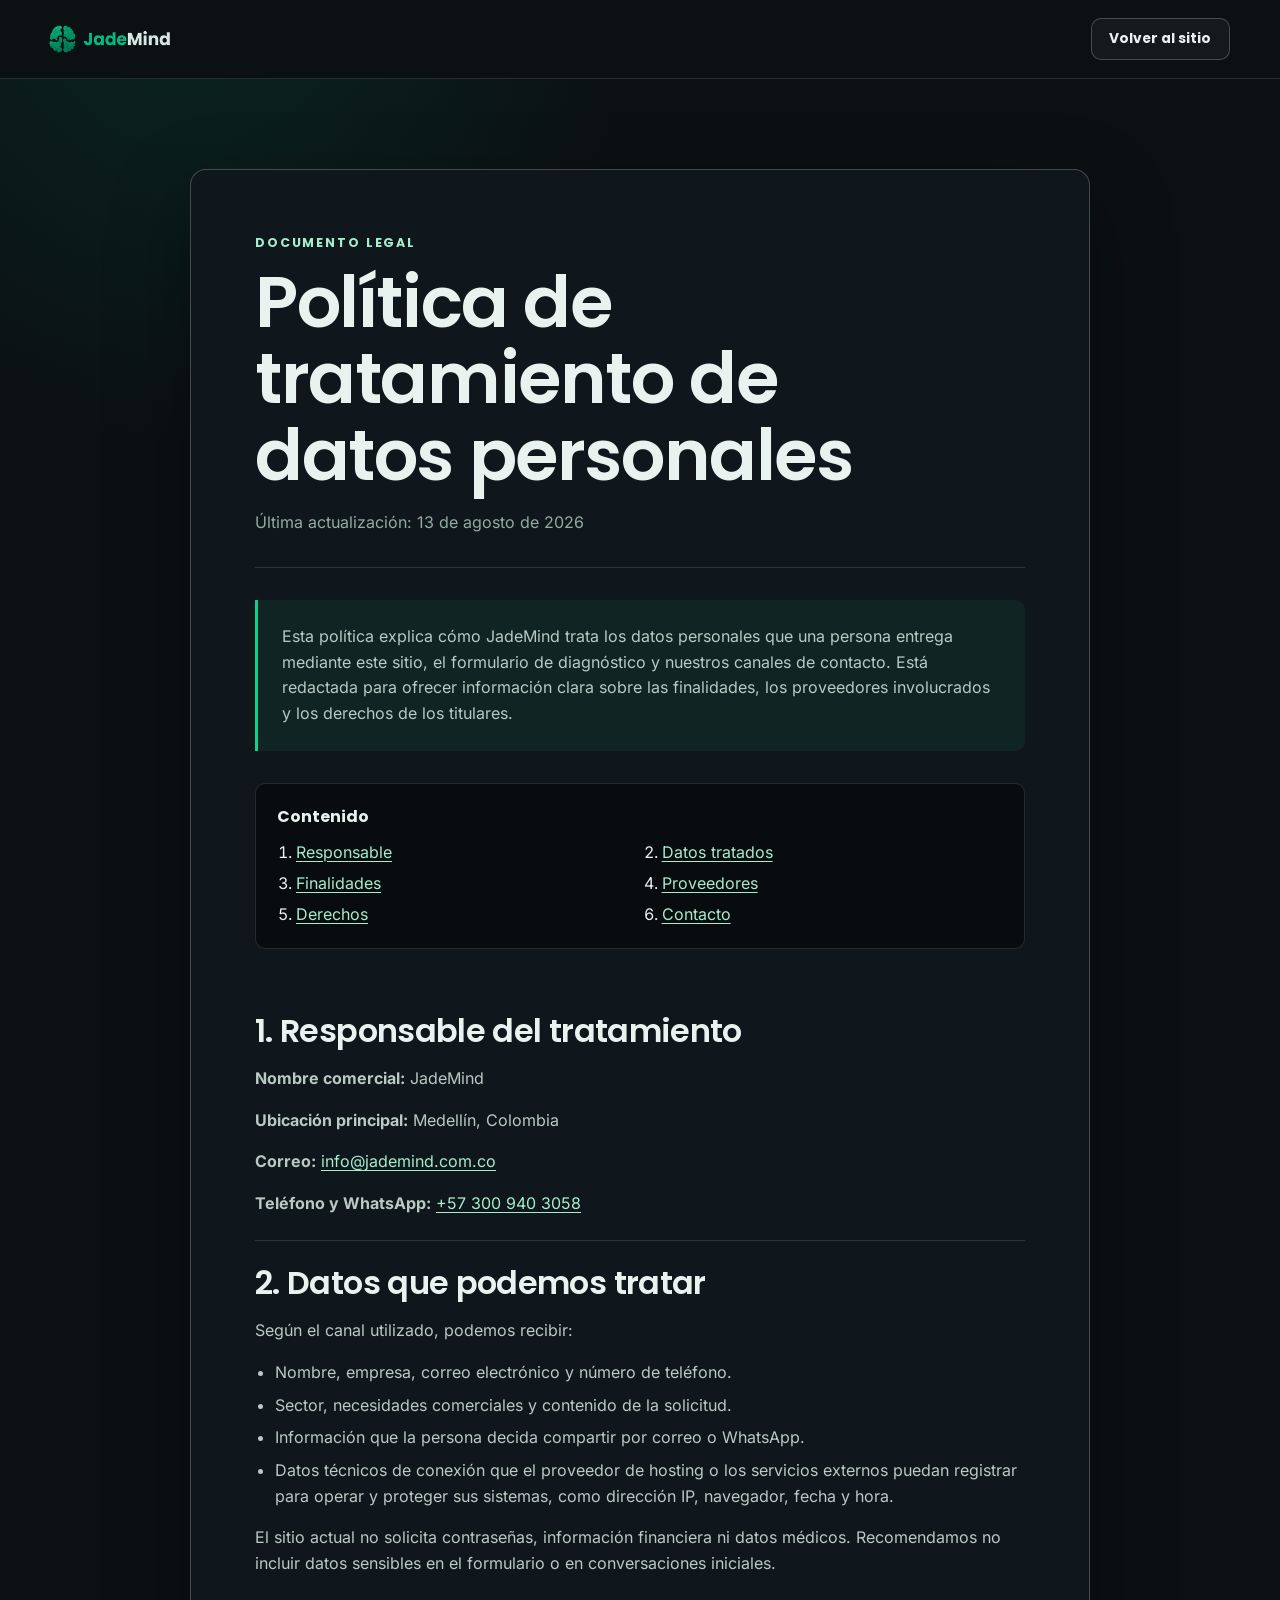
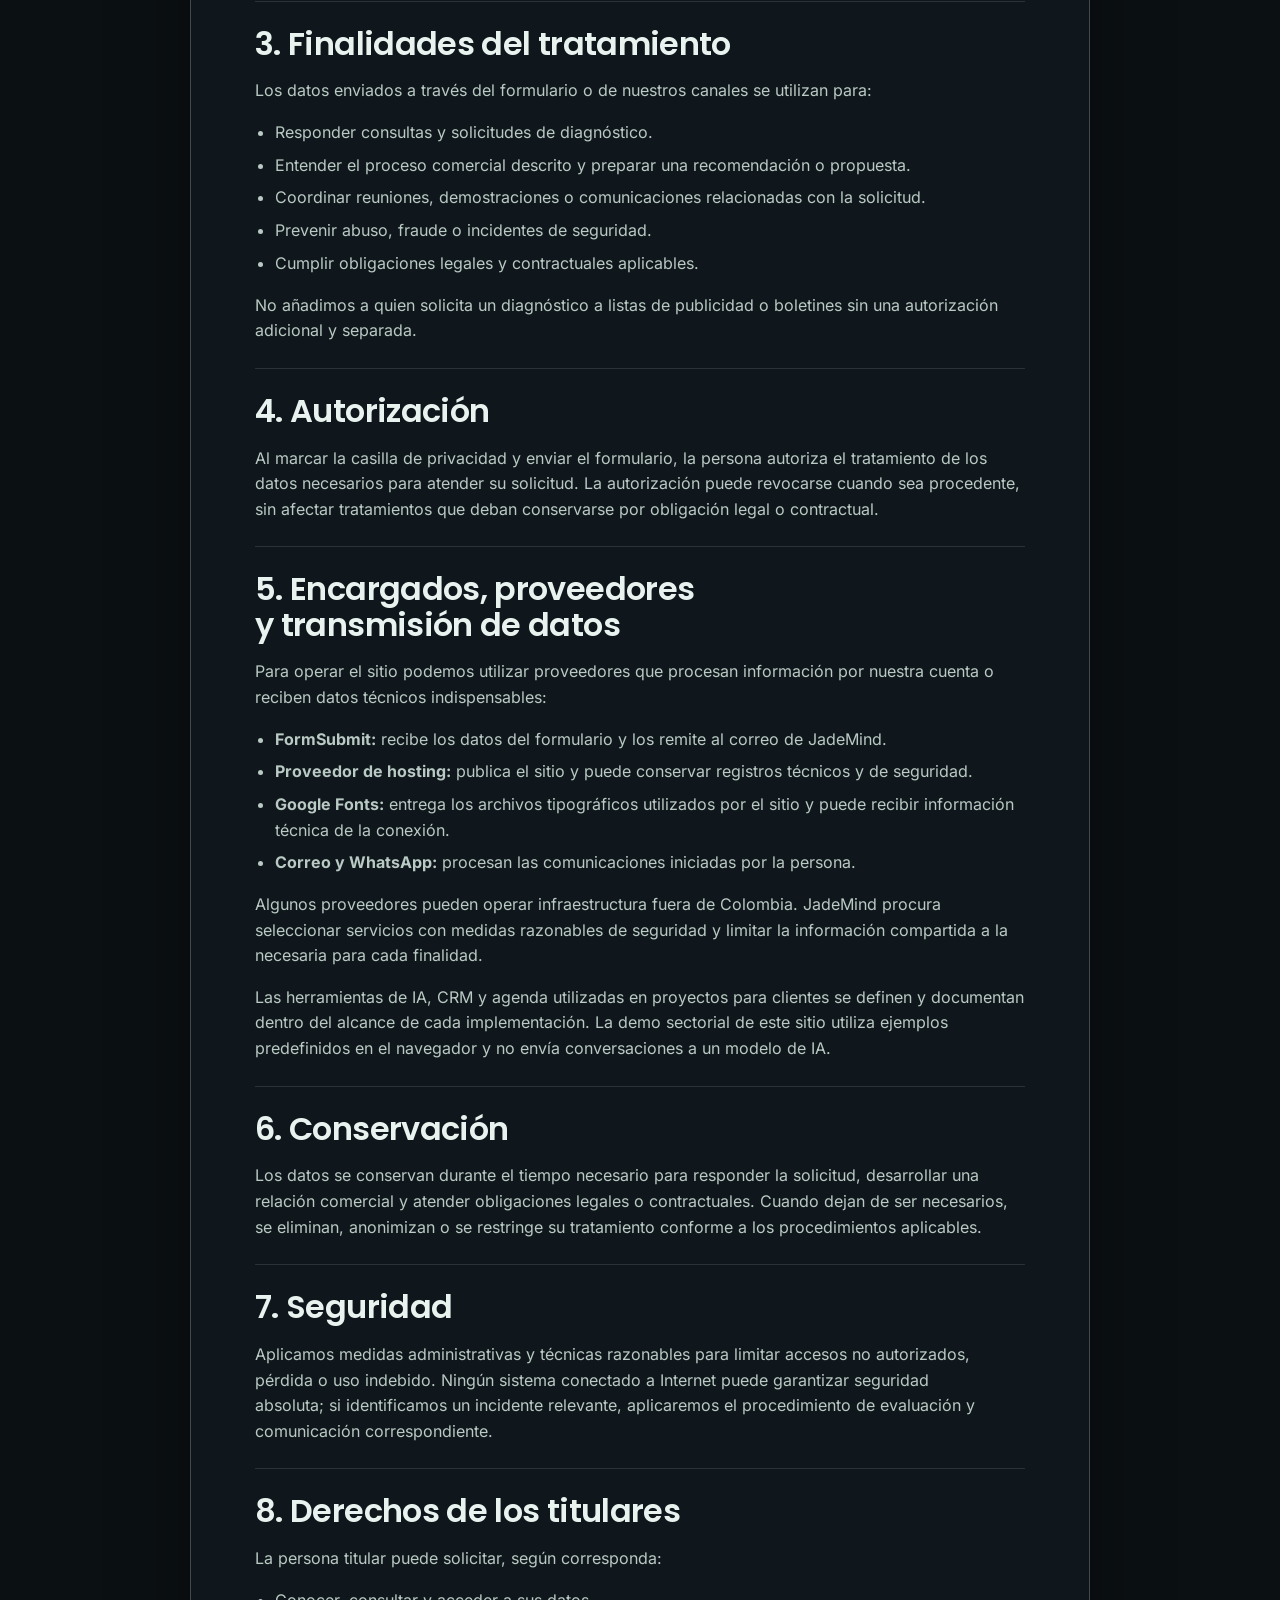
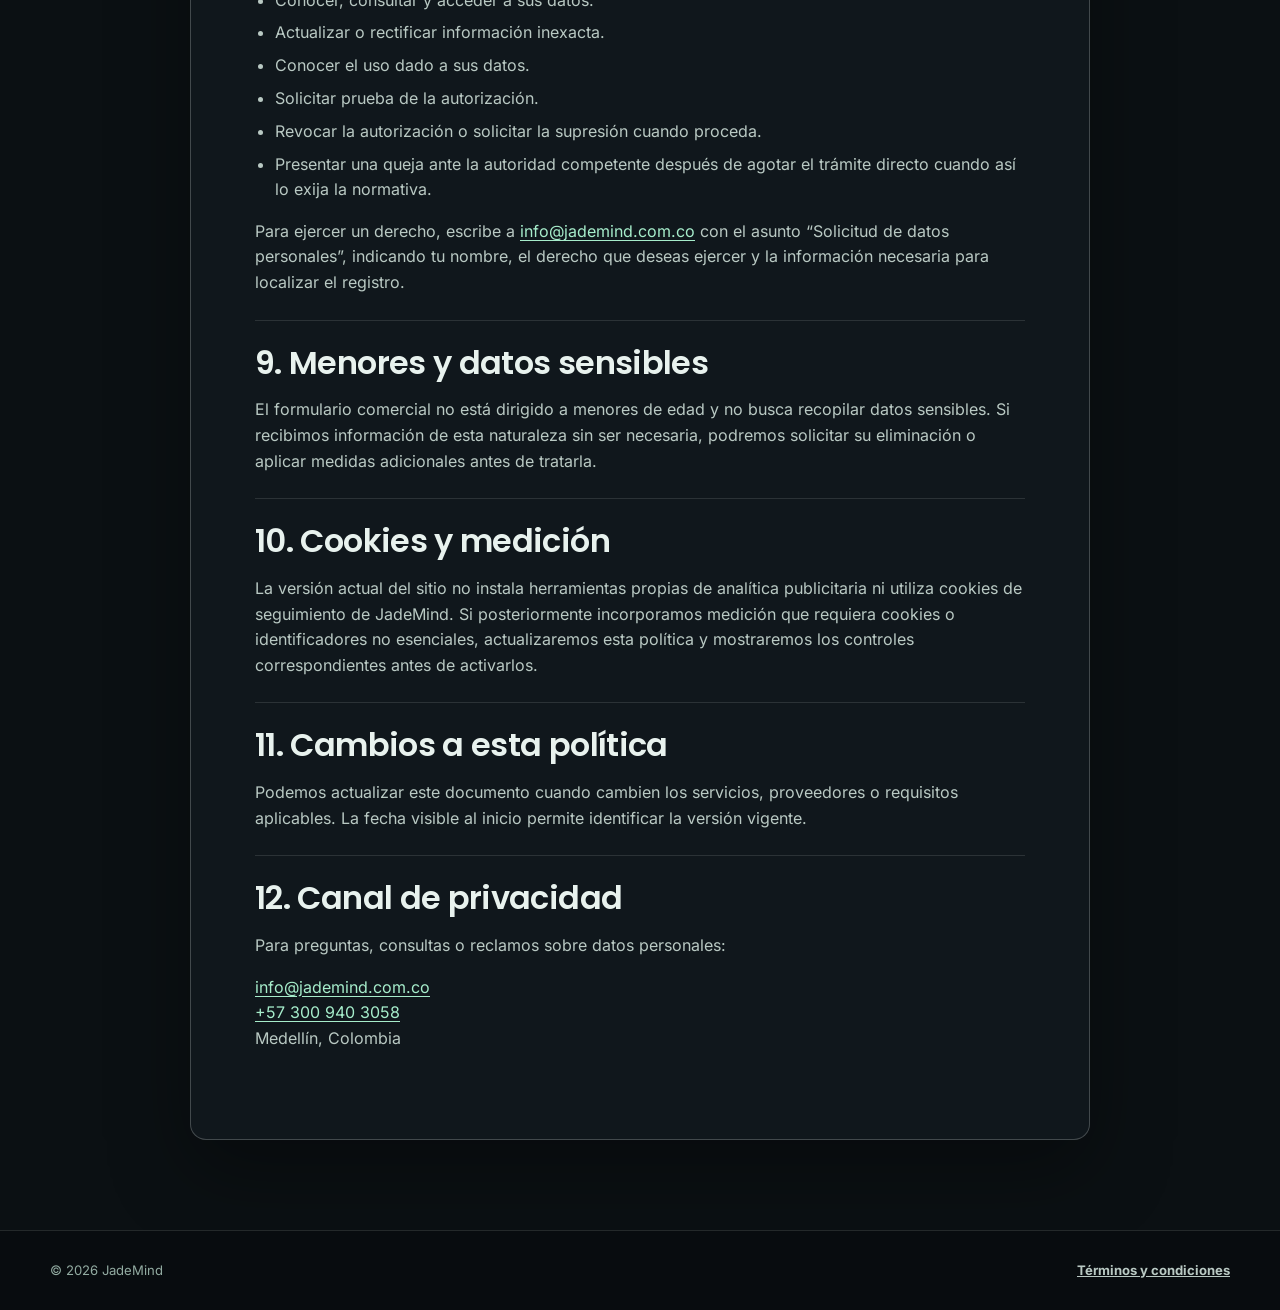
==== commit 40ae9168: "style: botones y verdes con el jade exacto del crm - boton principal, burbujas salientes de la demo " ====
--- a/politicas-de-privacidad.html
+++ b/politicas-de-privacidad.html
@@ -9,7 +9,7 @@
   <meta name="theme-color" content="#0b1013">
   <link rel="canonical" href="https://jademind.com.co/politicas-de-privacidad.html">
   <link rel="icon" type="image/png" sizes="192x192" href="visual/jademind-icono-192.png">
-  <link rel="stylesheet" href="styles_v22.css?v=41">
+  <link rel="stylesheet" href="styles_v22.css?v=42">
 </head>
 <body class="legal-page">
   <a class="skip-link" href="#contenido">Saltar al contenido</a>
--- a/styles_v22.css
+++ b/styles_v22.css
@@ -59,7 +59,10 @@
   --accent: #10d18a;
   --accent-soft: #a6edcb;
   --accent-strong: #01986b;
-  --accent-hover: #03774f;
+  /* Botón principal = bg-primary del CRM en oscuro; hover = primary/90 sobre ink */
+  --accent-hover: #0fbe7e;
+  /* Jade de marca (#02B981): el verde que usa el tema claro del CRM */
+  --jade: #02b981;
   --danger: #ffb4b4;
   --success: #a5f5da;
   --shadow-sm: 0 12px 30px rgba(0, 0, 0, 0.18);
@@ -277,9 +280,9 @@
 }
 
 .btn-primary {
-  background: var(--accent-strong);
-  color: #fff;
-  box-shadow: 0 10px 25px rgba(1, 152, 107, 0.28);
+  background: var(--accent);
+  color: var(--bg);
+  box-shadow: 0 10px 25px rgba(16, 209, 138, 0.28);
 }
 
 .btn-primary:hover {
@@ -670,8 +673,8 @@
 .message-user {
   align-self: flex-end;
   border-top-right-radius: 5px;
-  background: var(--accent-strong);
-  color: #fff;
+  background: var(--accent);
+  color: var(--bg);
 }
 
 .lead-card {
@@ -861,7 +864,7 @@
 }
 
 .problem-section .eyebrow {
-  color: #03774f;
+  color: var(--jade);
 }
 
 .problem-section .section-heading > p:last-child {
@@ -898,7 +901,7 @@
 .problem-card > span {
   display: inline-flex;
   margin-bottom: 4.25rem;
-  color: #03774f;
+  color: var(--jade);
   font-family: var(--font-display);
   font-size: 0.78rem;
   font-weight: 700;
@@ -1623,8 +1626,8 @@
 .bubble.out {
   align-self: flex-end;
   border-top-right-radius: 5px;
-  background: var(--accent-strong);
-  color: #fff;
+  background: var(--accent);
+  color: var(--bg);
 }
 
 .typing {
@@ -2298,7 +2301,7 @@
 
 .method-section .eyebrow,
 .method-section .text-link {
-  color: #03774f;
+  color: var(--jade);
 }
 
 .method-section .section-heading > p:last-of-type {
@@ -2335,7 +2338,7 @@
 }
 
 .method-list > li > span {
-  color: #03774f;
+  color: var(--jade);
   font-family: var(--font-display);
   font-size: 0.74rem;
   font-weight: 700;
@@ -2481,7 +2484,7 @@
 .estimator-fields input[type="range"] {
   width: 100%;
   min-height: 34px;
-  accent-color: var(--accent-strong);
+  accent-color: var(--accent);
 }
 
 .estimator-fields output {
@@ -2701,10 +2704,10 @@
 .form-group input:focus,
 .form-group select:focus,
 .form-group textarea:focus {
-  border-color: #03774f;
-  outline: 3px solid rgba(1, 152, 107, 0.2);
+  border-color: var(--jade);
+  outline: 3px solid rgba(2, 185, 129, 0.2);
   outline-offset: 1px;
-  box-shadow: 0 0 0 1px #03774f;
+  box-shadow: 0 0 0 1px var(--jade);
 }
 
 .consent-field {
@@ -2722,11 +2725,11 @@
   width: 20px;
   height: 20px;
   margin: 0.08rem 0 0;
-  accent-color: var(--accent-strong);
+  accent-color: var(--jade);
 }
 
 .consent-field a {
-  color: #03774f;
+  color: var(--jade);
   font-weight: 700;
 }
 
@@ -2854,14 +2857,14 @@
   place-items: center;
   border: 1px solid rgba(255, 255, 255, 0.28);
   border-radius: 50%;
-  background: #01986b;
-  color: #fff;
+  background: var(--accent);
+  color: var(--bg);
   box-shadow: 0 12px 30px rgba(0, 0, 0, 0.35);
   transition: background-color 0.2s ease, opacity 0.2s ease, transform 0.2s ease;
 }
 
 .whatsapp-float:hover {
-  background: #03774f;
+  background: var(--accent-hover);
   transform: translateY(-3px);
 }
 
@@ -2929,7 +2932,7 @@
 .legal-intro {
   padding: 1.5rem;
   margin: 2rem 0;
-  border-left: 3px solid var(--accent-strong);
+  border-left: 3px solid var(--accent);
   border-radius: 0 var(--radius-md) var(--radius-md) 0;
   background: rgba(16, 209, 138, 0.07);
   color: var(--text-soft);
